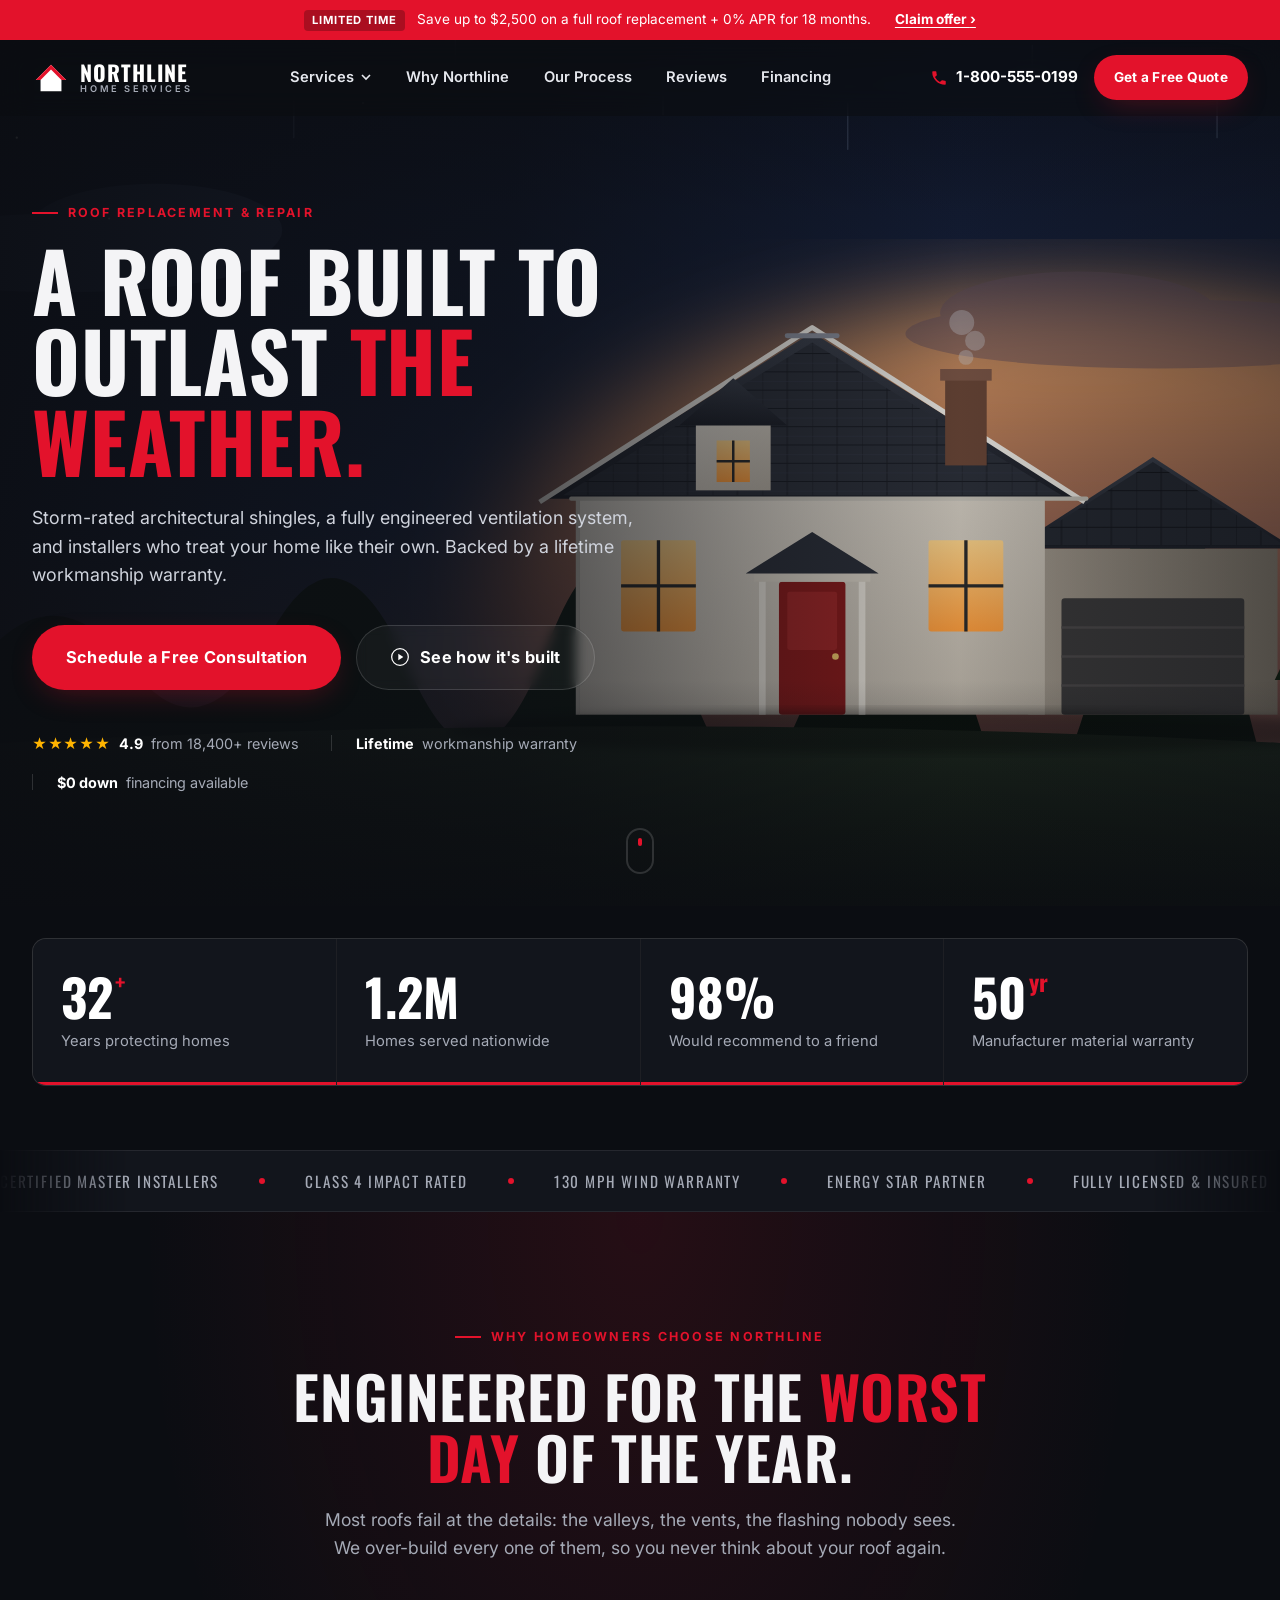
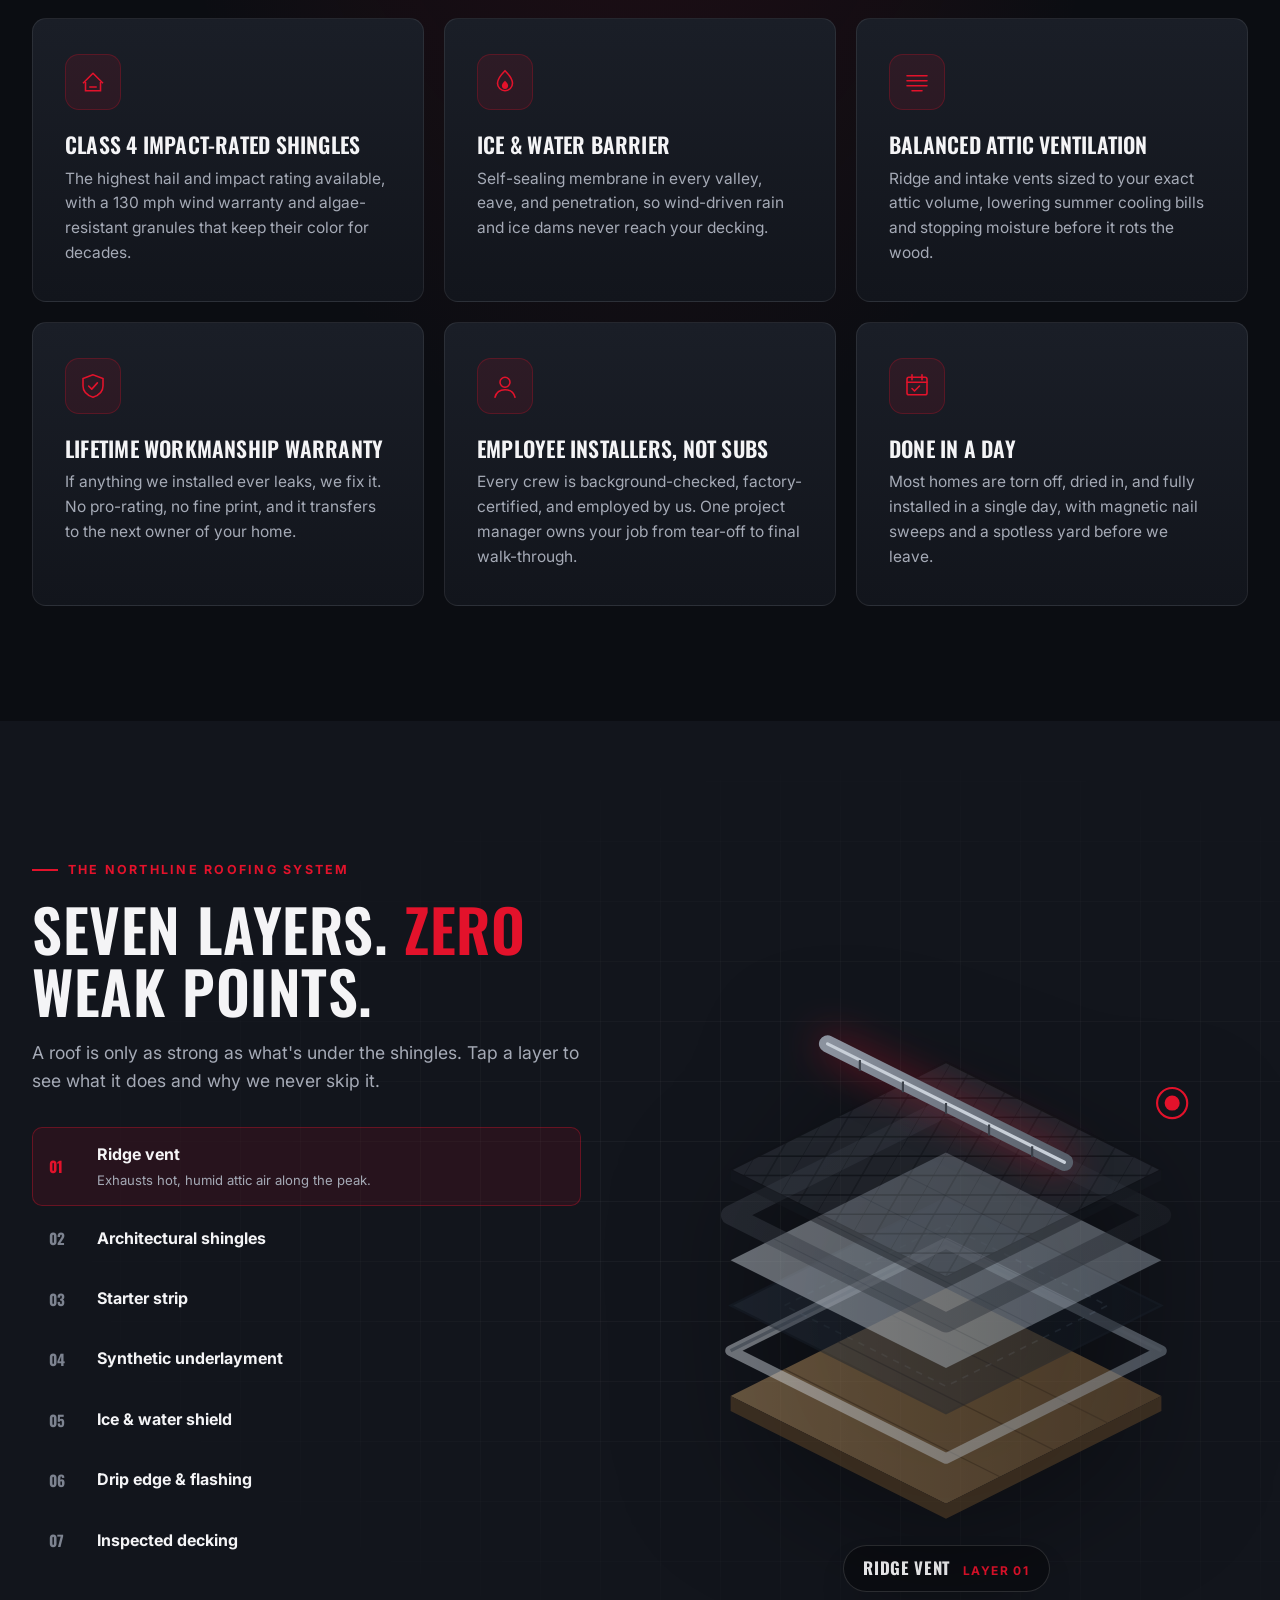
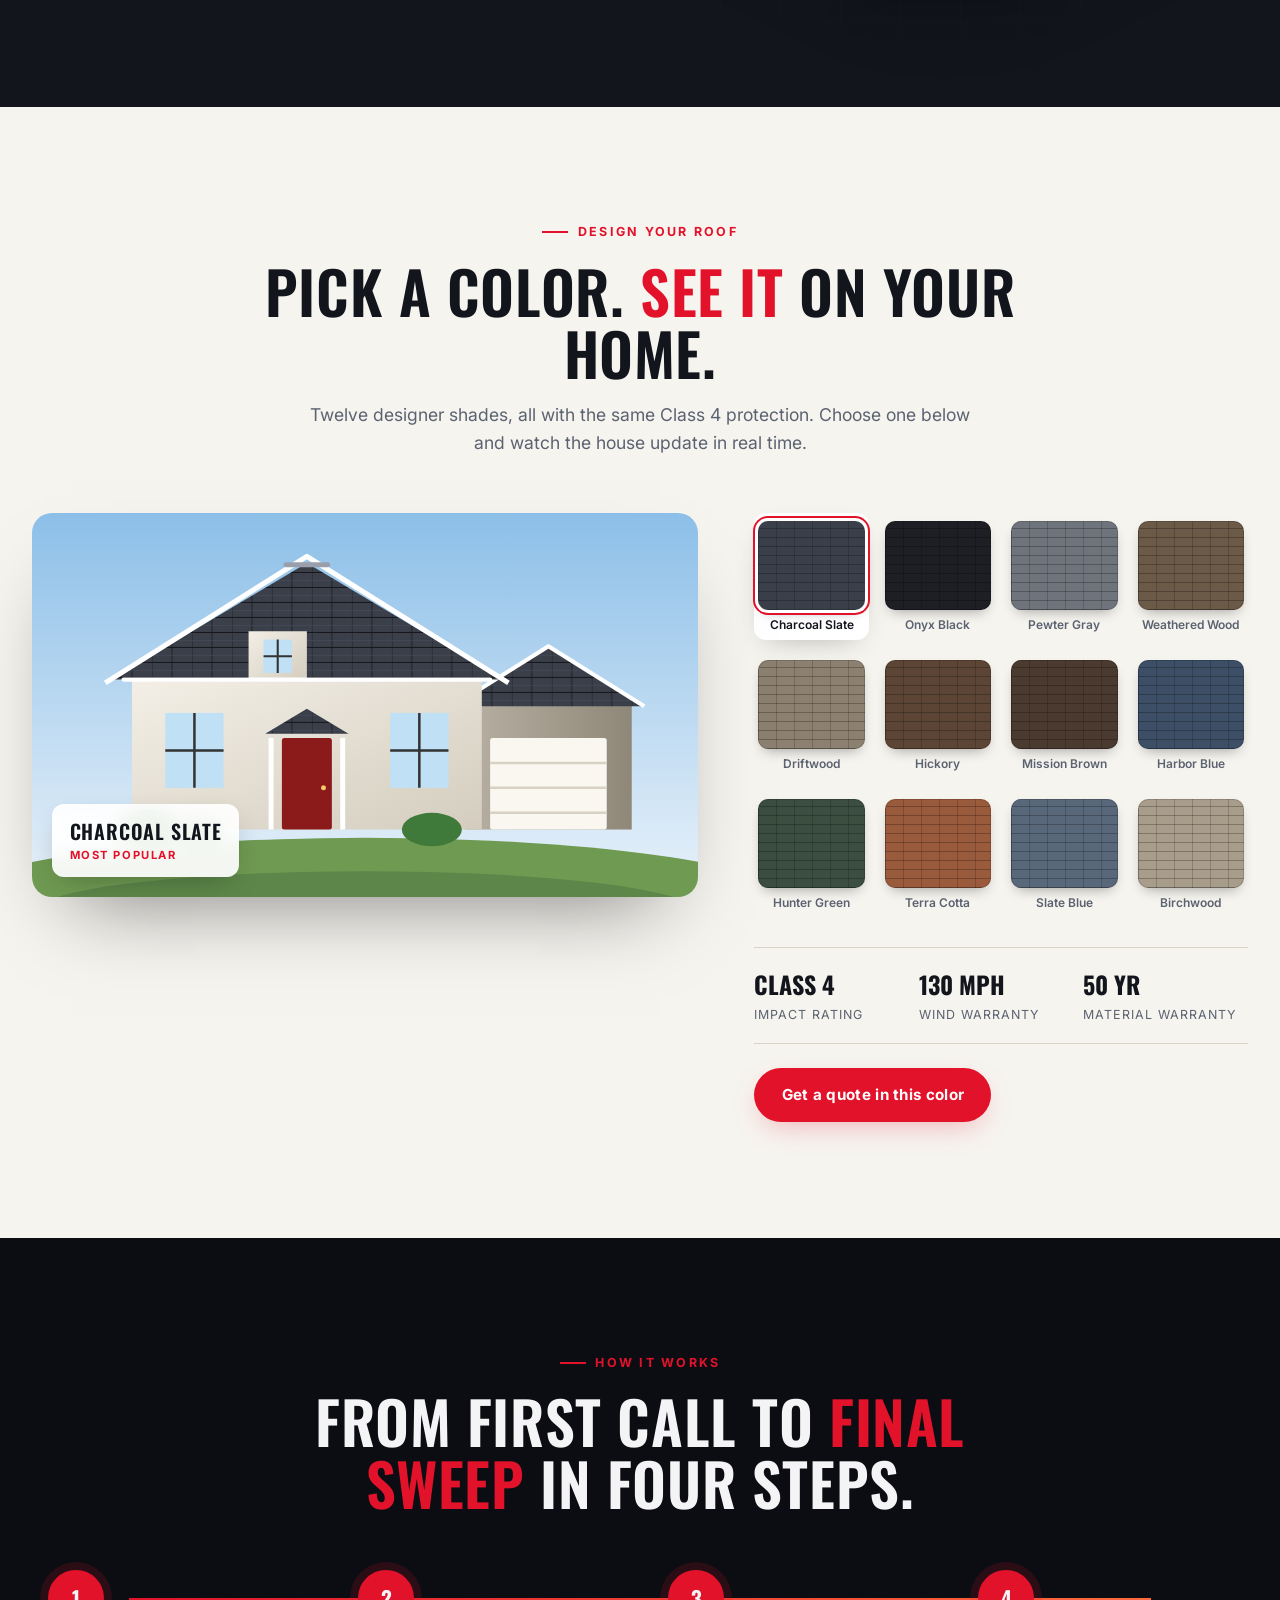
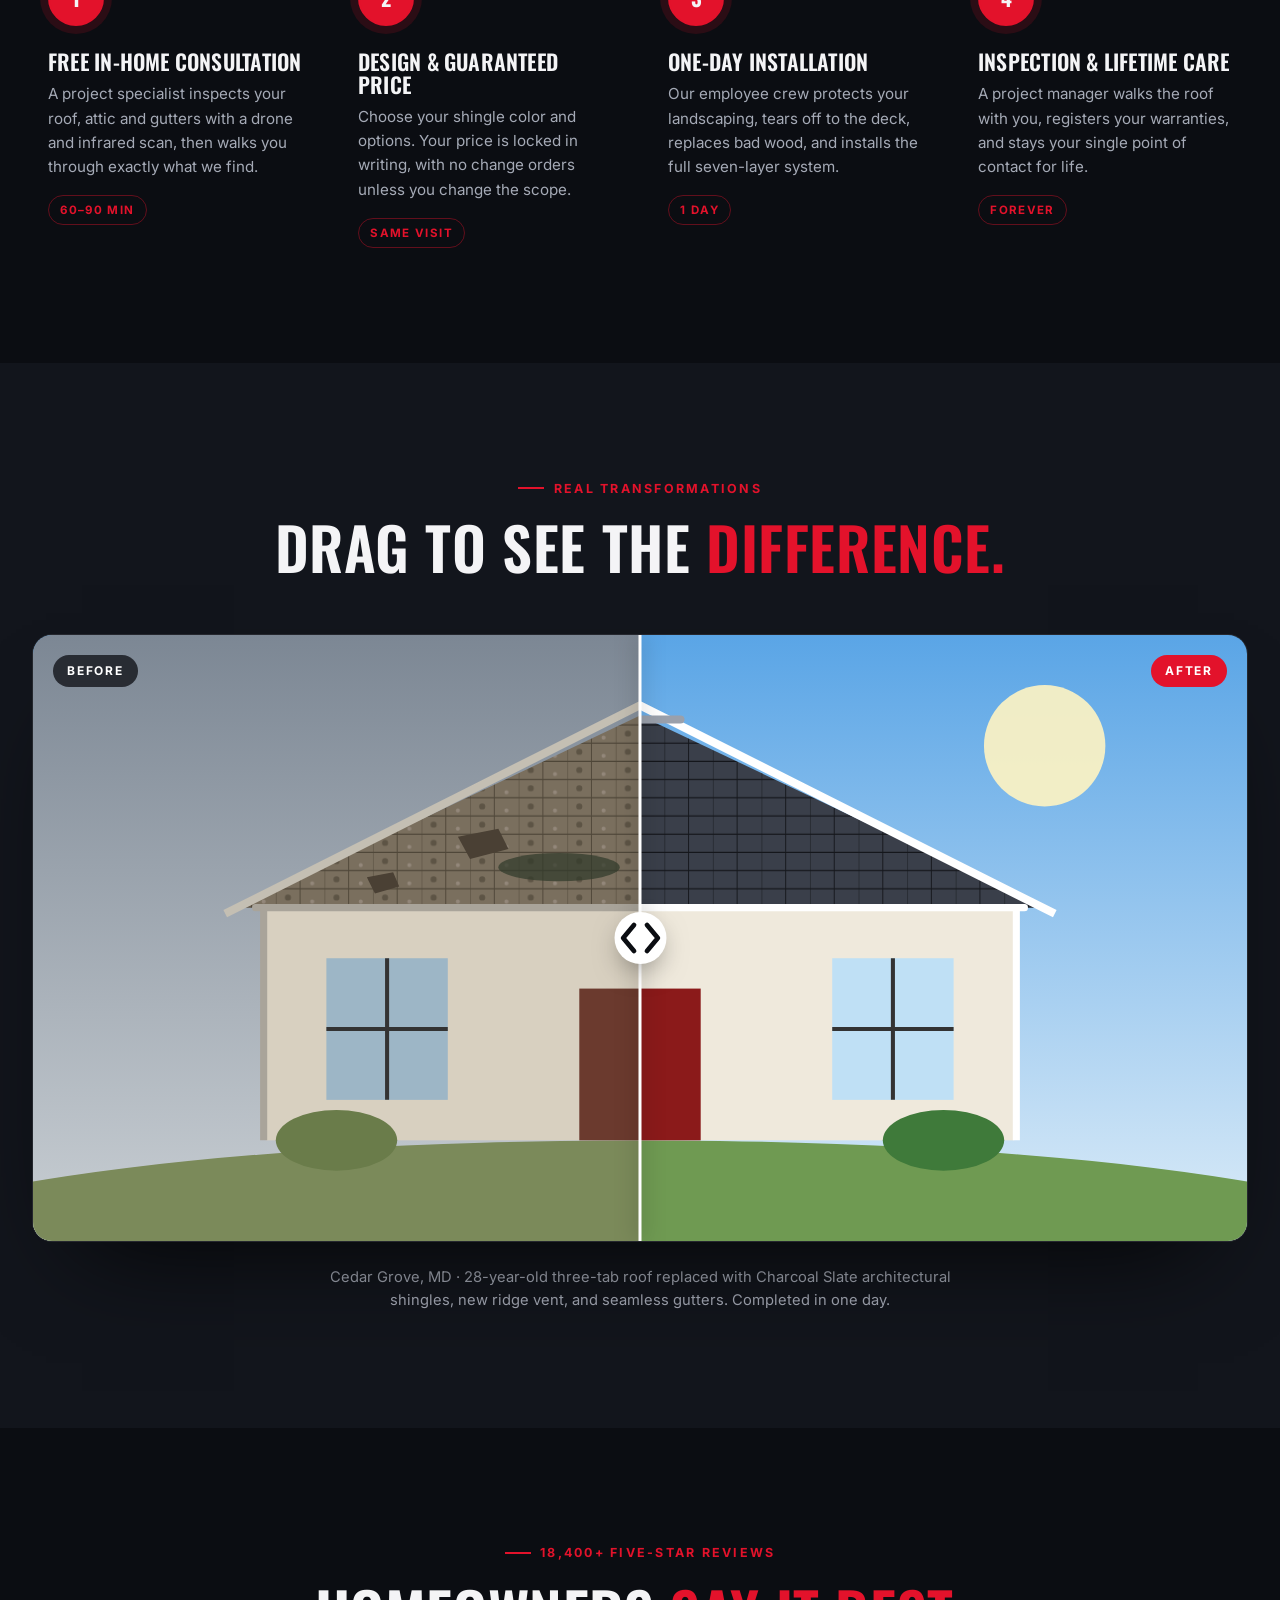
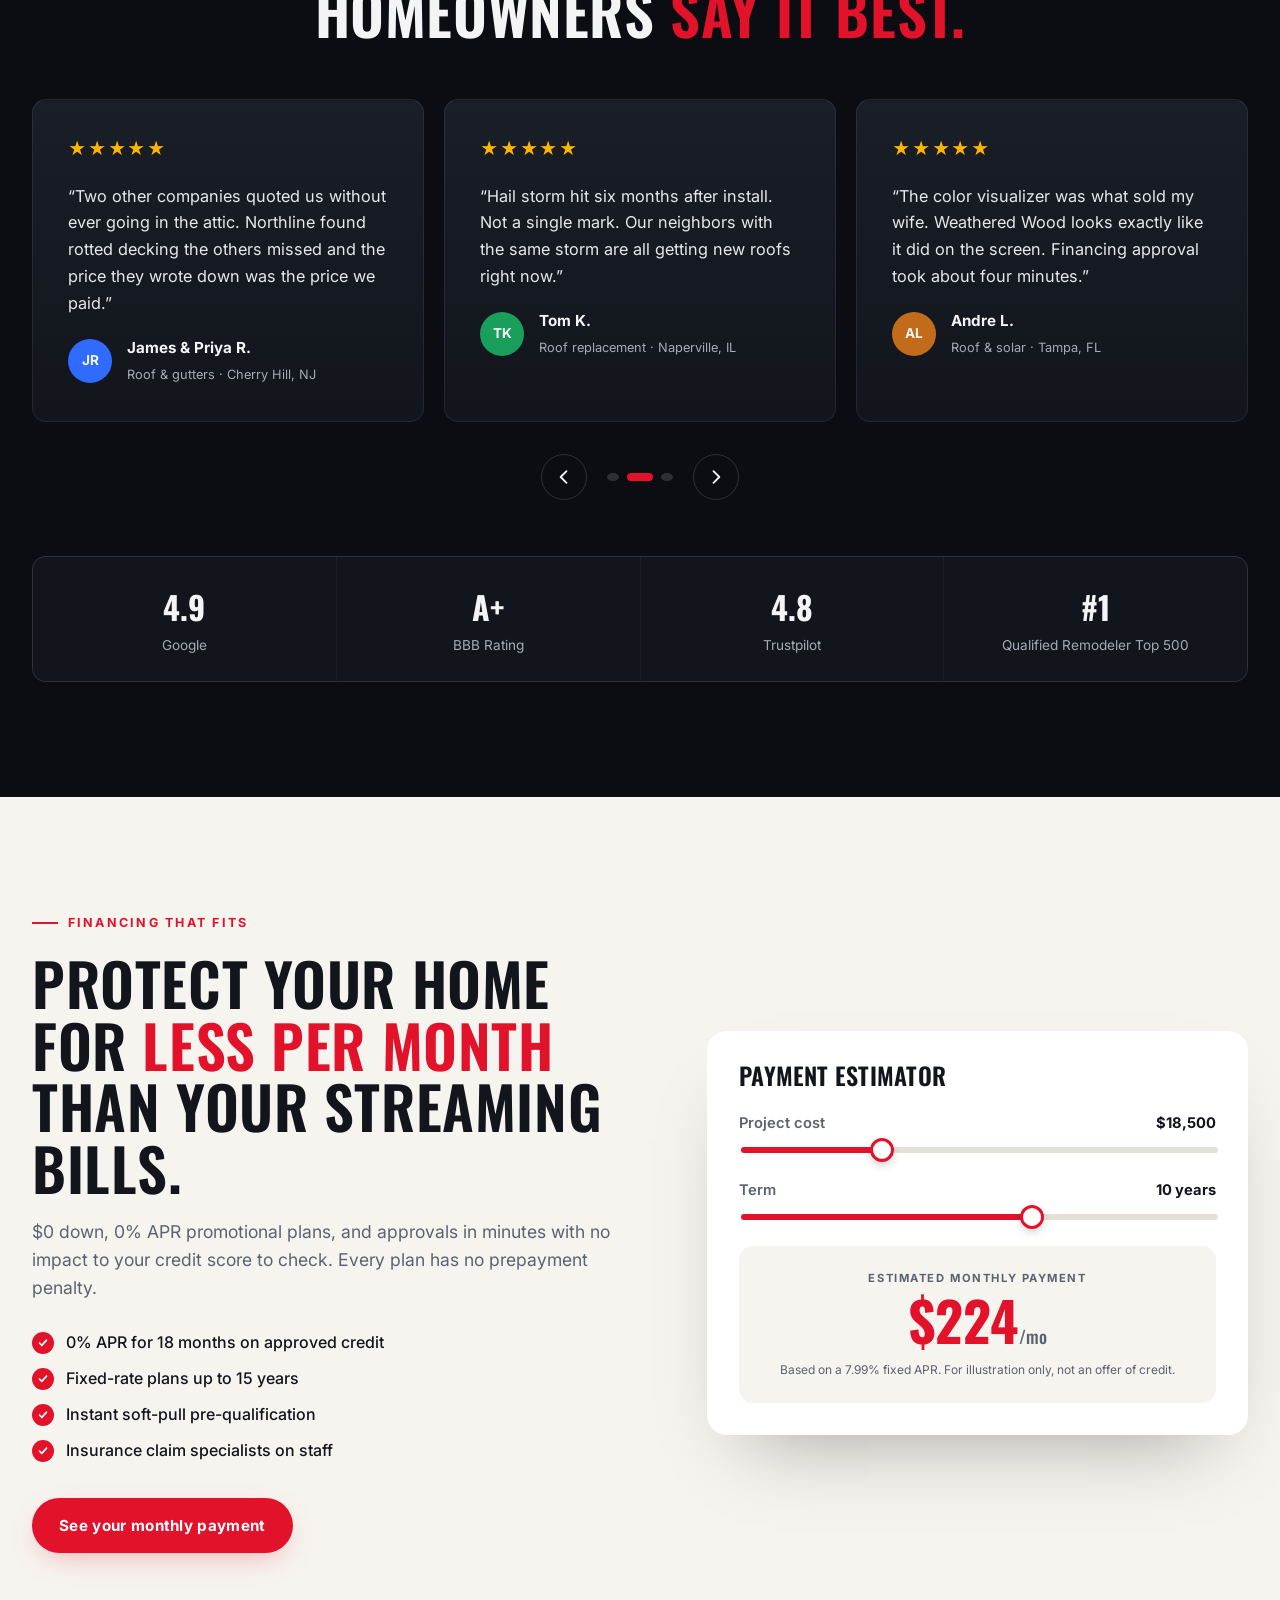
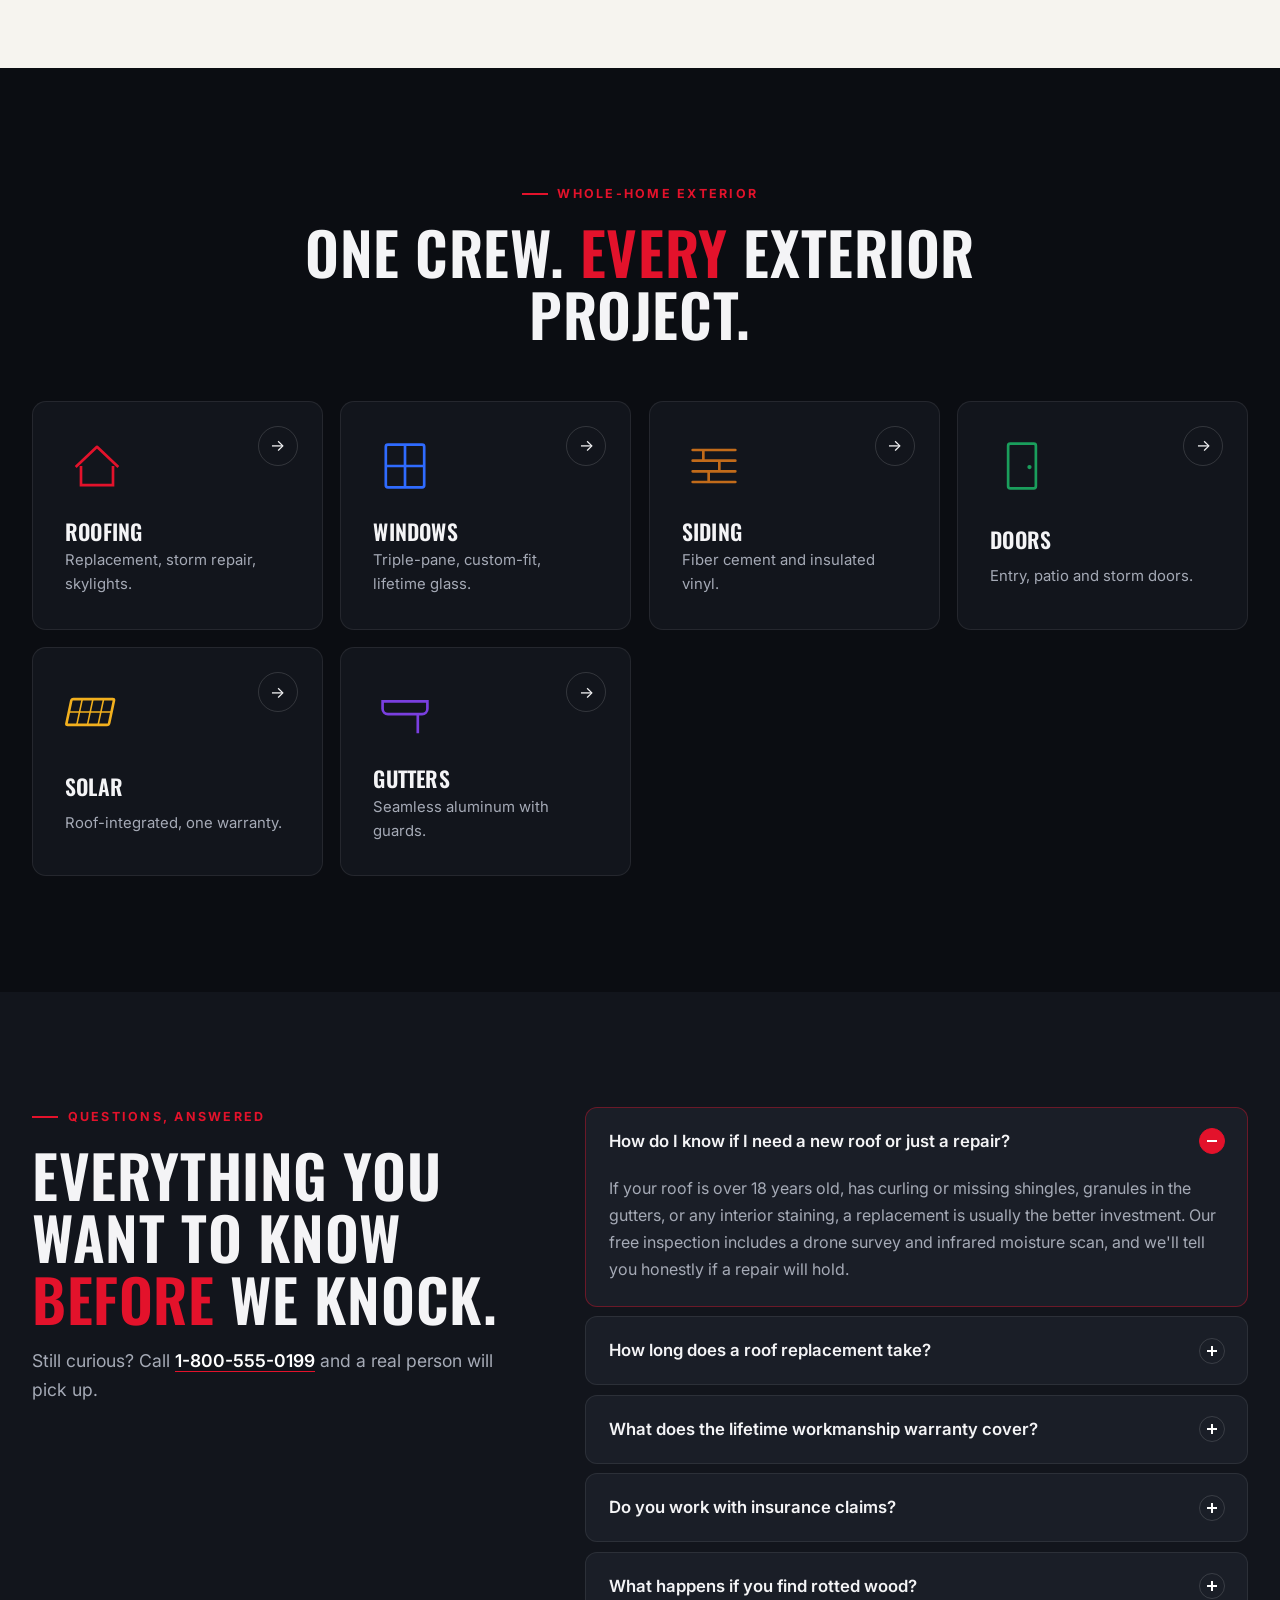
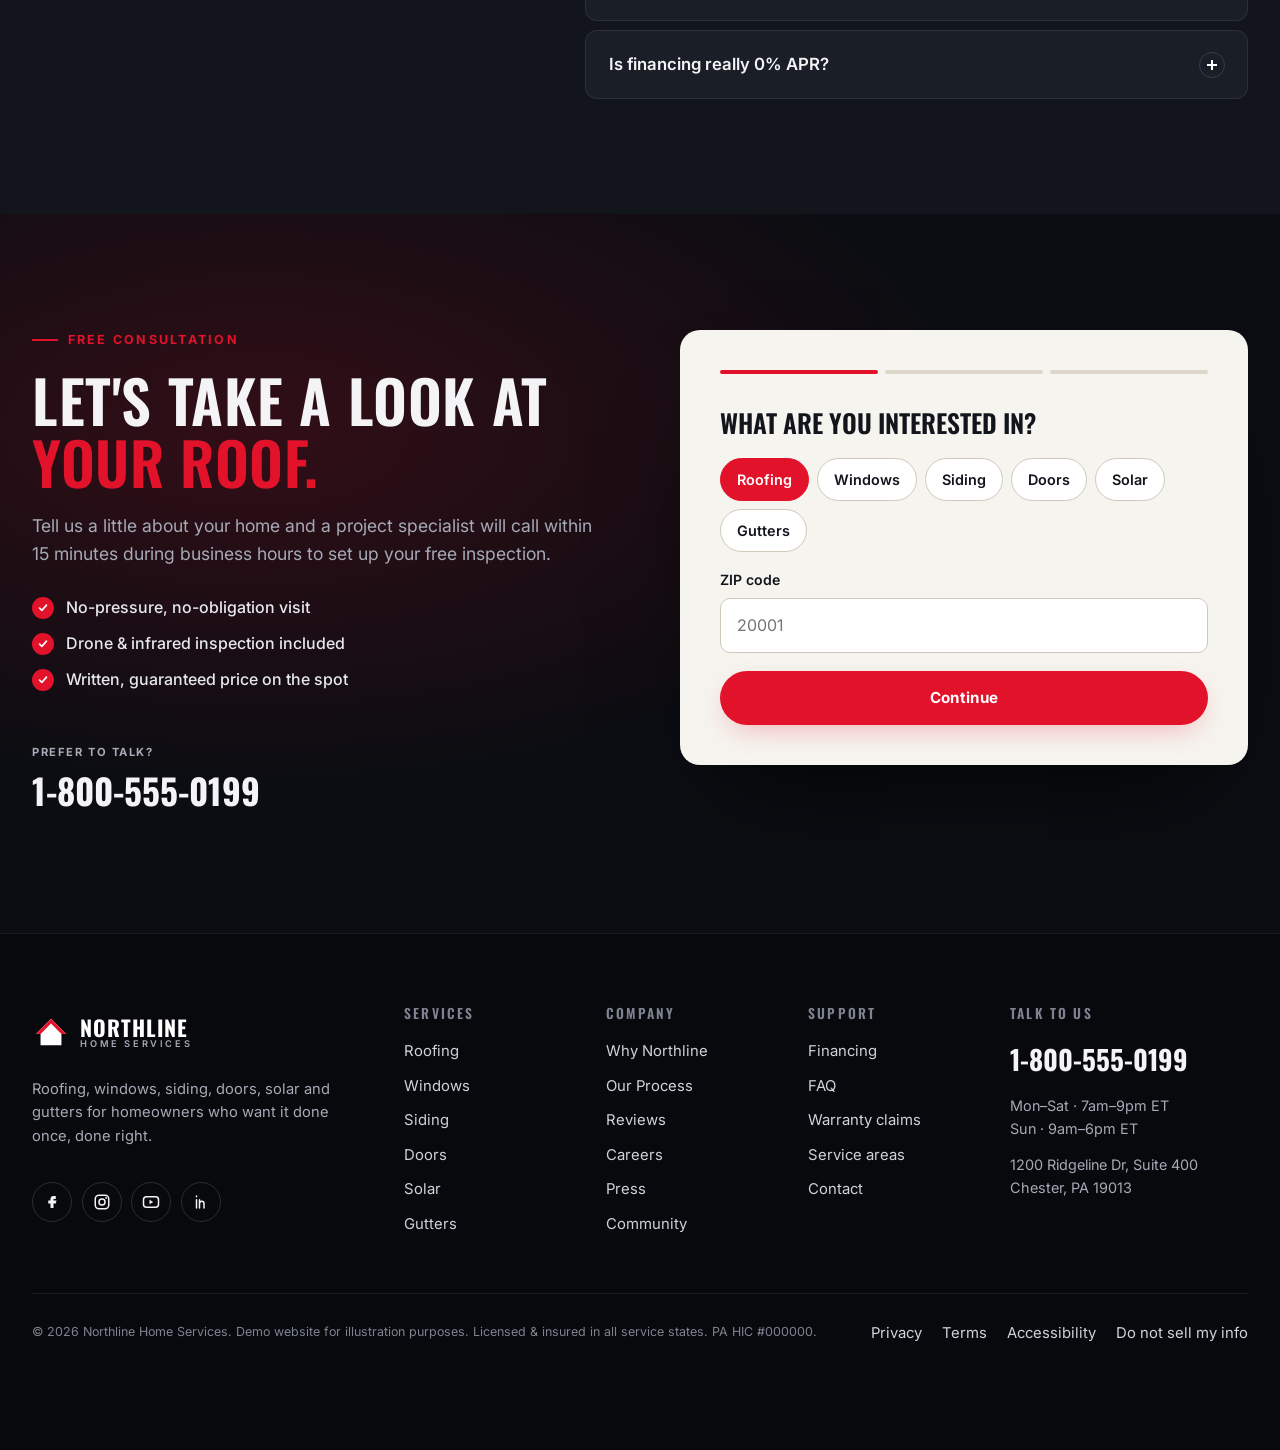
==== index.html @ d8e94215 "Add Northline Home Services roofing demo site Single-page home-services demo modeled on premium nati" ====
<!DOCTYPE html>
<html lang="en">
<head>
  <meta charset="UTF-8">
  <meta name="viewport" content="width=device-width, initial-scale=1.0">
  <title>Northline Home Services | Roofing Built to Outlast the Weather</title>
  <meta name="description" content="Premium roof replacement with a lifetime workmanship warranty. Free in-home consultation, certified installers, and flexible financing.">
  <link rel="preconnect" href="https://fonts.googleapis.com">
  <link rel="preconnect" href="https://fonts.gstatic.com" crossorigin>
  <link href="https://fonts.googleapis.com/css2?family=Oswald:wght@400;500;600;700&family=Inter:wght@400;500;600;700&display=swap" rel="stylesheet">
  <link rel="stylesheet" href="css/styles.css">
  <link rel="icon" href="data:image/svg+xml,%3Csvg xmlns='http://www.w3.org/2000/svg' viewBox='0 0 32 32'%3E%3Cpath d='M4 18 16 6l12 12h-4v10H8V18Z' fill='%23e3122b'/%3E%3C/svg%3E">
</head>
<body>

<!-- ===================== SCROLL PROGRESS ===================== -->
<div class="scroll-progress" aria-hidden="true"><span></span></div>

<!-- ===================== ANNOUNCEMENT BAR ===================== -->
<div class="announce">
  <div class="container announce__inner">
    <p><span class="announce__tag">Limited time</span> Save up to $2,500 on a full roof replacement + 0% APR for 18 months.</p>
    <a href="#quote" class="announce__link">Claim offer <span aria-hidden="true">›</span></a>
  </div>
</div>

<!-- ===================== HEADER ===================== -->
<header class="header" id="header">
  <div class="container header__inner">
    <a href="#top" class="logo" aria-label="Northline Home Services home">
      <svg class="logo__mark" viewBox="0 0 40 40" aria-hidden="true">
        <path d="M4 22 20 6l16 16h-5v12H9V22Z" fill="currentColor"/>
        <path d="M20 6 4 22h5l11-11 11 11h5L20 6Z" fill="#e3122b"/>
      </svg>
      <span class="logo__text">Northline<span>Home Services</span></span>
    </a>

    <nav class="nav" id="nav" aria-label="Primary">
      <ul class="nav__list">
        <li class="nav__item nav__item--has-menu">
          <button class="nav__link" aria-expanded="false" aria-controls="services-menu">Services <svg width="12" height="12" viewBox="0 0 12 12" aria-hidden="true"><path d="M2 4l4 4 4-4" fill="none" stroke="currentColor" stroke-width="1.6"/></svg></button>
          <div class="megamenu" id="services-menu">
            <a href="#top" class="megamenu__item is-active">
              <span class="megamenu__icon">🏠</span>
              <span><strong>Roofing</strong><small>Full replacement &amp; storm repair</small></span>
            </a>
            <a href="#services" class="megamenu__item">
              <span class="megamenu__icon">🪟</span>
              <span><strong>Windows</strong><small>Energy-efficient replacement</small></span>
            </a>
            <a href="#services" class="megamenu__item">
              <span class="megamenu__icon">🧱</span>
              <span><strong>Siding</strong><small>Fiber cement &amp; vinyl</small></span>
            </a>
            <a href="#services" class="megamenu__item">
              <span class="megamenu__icon">🚪</span>
              <span><strong>Doors</strong><small>Entry, patio &amp; storm</small></span>
            </a>
            <a href="#services" class="megamenu__item">
              <span class="megamenu__icon">☀️</span>
              <span><strong>Solar</strong><small>Roof-integrated systems</small></span>
            </a>
            <a href="#services" class="megamenu__item">
              <span class="megamenu__icon">🌧️</span>
              <span><strong>Gutters</strong><small>Seamless &amp; guards</small></span>
            </a>
          </div>
        </li>
        <li class="nav__item"><a class="nav__link" href="#why">Why Northline</a></li>
        <li class="nav__item"><a class="nav__link" href="#process">Our Process</a></li>
        <li class="nav__item"><a class="nav__link" href="#reviews">Reviews</a></li>
        <li class="nav__item"><a class="nav__link" href="#financing">Financing</a></li>
      </ul>
    </nav>

    <div class="header__actions">
      <a href="tel:18005550199" class="header__phone">
        <svg width="18" height="18" viewBox="0 0 24 24" aria-hidden="true"><path d="M6.6 10.8a15 15 0 0 0 6.6 6.6l2.2-2.2a1 1 0 0 1 1-.25 11.4 11.4 0 0 0 3.6.6 1 1 0 0 1 1 1V20a1 1 0 0 1-1 1A17 17 0 0 1 3 4a1 1 0 0 1 1-1h3.5a1 1 0 0 1 1 1 11.4 11.4 0 0 0 .6 3.6 1 1 0 0 1-.25 1Z" fill="currentColor"/></svg>
        <span>1-800-555-0199</span>
      </a>
      <a href="#quote" class="btn btn--primary btn--sm">Get a Free Quote</a>
      <button class="burger" id="burger" aria-label="Open menu" aria-expanded="false" aria-controls="nav">
        <span></span><span></span><span></span>
      </button>
    </div>
  </div>
</header>

<main id="top">

<!-- ===================== HERO ===================== -->
<section class="hero" id="hero">
  <div class="hero__media" data-parallax="0.25">
    <svg class="hero__scene" viewBox="0 0 1600 900" preserveAspectRatio="xMidYMid slice" aria-hidden="true">
      <defs>
        <linearGradient id="sky" x1="0" y1="0" x2="0" y2="1">
          <stop offset="0" stop-color="#0b1020"/>
          <stop offset=".55" stop-color="#1c2a4a"/>
          <stop offset="1" stop-color="#6b4a3a"/>
        </linearGradient>
        <linearGradient id="sun" x1="0" y1="0" x2="0" y2="1">
          <stop offset="0" stop-color="#ffb36b" stop-opacity=".9"/>
          <stop offset="1" stop-color="#ff6a3d" stop-opacity="0"/>
        </linearGradient>
        <linearGradient id="roofG" x1="0" y1="0" x2="0" y2="1">
          <stop offset="0" stop-color="#3a3f4a"/>
          <stop offset="1" stop-color="#1c1f27"/>
        </linearGradient>
        <linearGradient id="wallG" x1="0" y1="0" x2="1" y2="1">
          <stop offset="0" stop-color="#e9e3d8"/>
          <stop offset="1" stop-color="#b9b1a4"/>
        </linearGradient>
        <linearGradient id="wallShade" x1="0" y1="0" x2="1" y2="0">
          <stop offset="0" stop-color="#a39a8d"/>
          <stop offset="1" stop-color="#7d7568"/>
        </linearGradient>
        <linearGradient id="ground" x1="0" y1="0" x2="0" y2="1">
          <stop offset="0" stop-color="#1f2b1f"/>
          <stop offset="1" stop-color="#0c120c"/>
        </linearGradient>
        <linearGradient id="windowG" x1="0" y1="0" x2="0" y2="1">
          <stop offset="0" stop-color="#ffd58a"/>
          <stop offset="1" stop-color="#ff9d3b"/>
        </linearGradient>
        <pattern id="shingles" width="60" height="22" patternUnits="userSpaceOnUse">
          <rect width="60" height="22" fill="#2b2f38"/>
          <path d="M0 21.5h60" stroke="#161920" stroke-width="1.5"/>
          <path d="M0 0v21M30 0v21" stroke="#161920" stroke-width="1"/>
          <path d="M0 11h60" stroke="#333846" stroke-width=".6"/>
        </pattern>
        <pattern id="shingles2" width="60" height="22" patternUnits="userSpaceOnUse" patternTransform="translate(30 11)">
          <rect width="60" height="22" fill="#242830"/>
          <path d="M0 21.5h60" stroke="#111318" stroke-width="1.5"/>
          <path d="M0 0v21M30 0v21" stroke="#111318" stroke-width="1"/>
        </pattern>
        <filter id="blur"><feGaussianBlur stdDeviation="40"/></filter>
        <filter id="softblur"><feGaussianBlur stdDeviation="6"/></filter>
      </defs>

      <!-- sky -->
      <rect width="1600" height="900" fill="url(#sky)"/>
      <ellipse cx="1180" cy="560" rx="520" ry="260" fill="url(#sun)" filter="url(#blur)"/>
      <!-- stars -->
      <g class="stars" fill="#fff">
        <circle cx="120" cy="90" r="1.5"/><circle cx="260" cy="160" r="1"/><circle cx="410" cy="70" r="1.2"/><circle cx="560" cy="130" r="1"/>
        <circle cx="720" cy="60" r="1.4"/><circle cx="900" cy="110" r="1"/><circle cx="1050" cy="50" r="1.2"/><circle cx="1300" cy="90" r="1"/><circle cx="1480" cy="150" r="1.3"/><circle cx="340" cy="230" r=".9"/><circle cx="1400" cy="230" r="1"/>
      </g>
      <!-- clouds -->
      <g class="cloud cloud--1" fill="#3b4a6b" opacity=".55"><ellipse cx="300" cy="260" rx="180" ry="34"/><ellipse cx="380" cy="240" rx="110" ry="40"/></g>
      <g class="cloud cloud--2" fill="#5c4a5a" opacity=".45"><ellipse cx="1250" cy="330" rx="220" ry="30"/><ellipse cx="1180" cy="312" rx="120" ry="36"/></g>

      <!-- distant treeline -->
      <path d="M0 620 Q60 560 120 610 T240 600 T360 620 T480 590 T600 620 T720 600 T840 625 T960 595 T1080 620 T1200 600 T1320 625 T1440 600 T1600 620 V900 H0Z" fill="#0f1a12"/>

      <!-- ground -->
      <path d="M0 700 Q800 640 1600 700 V900 H0Z" fill="url(#ground)"/>

      <!-- house -->
      <g class="house" transform="translate(690 300) scale(.72)">
        <!-- garage block -->
        <rect x="620" y="300" width="300" height="200" fill="url(#wallShade)"/>
        <path d="M600 300 770 190 940 300Z" fill="url(#roofG)"/>
        <path d="M612 296 770 196 928 296Z" fill="url(#shingles2)"/>
        <rect x="660" y="360" width="220" height="140" rx="4" fill="#3b3a3a"/>
        <g stroke="#4c4a4a" stroke-width="3"><path d="M660 395h220M660 430h220M660 465h220"/></g>
        <!-- main block -->
        <rect x="80" y="240" width="560" height="260" fill="url(#wallG)"/>
        <!-- main roof -->
        <path d="M40 240 360 40 680 240Z" fill="url(#roofG)"/>
        <path d="M60 236 360 52 660 236Z" fill="url(#shingles)"/>
        <path d="M40 240 360 40 680 240" fill="none" stroke="#e3122b" stroke-width="0" class="roof-outline"/>
        <path d="M32 244 360 34 688 244" fill="none" stroke="#f4f1ea" stroke-width="6" stroke-linejoin="round"/>
        <!-- ridge vent -->
        <path d="M330 44h60" stroke="#8a8f9c" stroke-width="6" stroke-linecap="round"/>
        <!-- chimney -->
        <rect x="520" y="90" width="50" height="110" fill="#6a4636"/>
        <rect x="514" y="84" width="62" height="14" fill="#7c5646"/>
        <g class="smoke" fill="#cfd4dc" opacity=".35"><circle cx="545" cy="70" r="9"/><circle cx="556" cy="50" r="12"/><circle cx="540" cy="28" r="15"/></g>
        <!-- dormer -->
        <g transform="translate(200 90)">
          <rect x="20" y="60" width="90" height="80" fill="url(#wallG)"/>
          <path d="M0 62 65 5l65 57Z" fill="url(#roofG)"/>
          <rect x="45" y="80" width="40" height="50" fill="url(#windowG)"/>
          <path d="M65 80v50M45 105h40" stroke="#2a2a2a" stroke-width="3"/>
        </g>
        <!-- windows -->
        <g class="windows">
          <rect x="130" y="290" width="90" height="110" rx="3" fill="url(#windowG)"/>
          <path d="M175 290v110M130 345h90" stroke="#2a2a2a" stroke-width="4"/>
          <rect x="500" y="290" width="90" height="110" rx="3" fill="url(#windowG)"/>
          <path d="M545 290v110M500 345h90" stroke="#2a2a2a" stroke-width="4"/>
        </g>
        <!-- door -->
        <rect x="320" y="340" width="80" height="160" rx="4" fill="#8b1a1a"/>
        <rect x="330" y="352" width="60" height="70" rx="3" fill="#a12626"/>
        <circle cx="388" cy="430" r="4" fill="#f2c96b"/>
        <!-- porch -->
        <rect x="290" y="330" width="140" height="10" fill="#dcd5c8"/>
        <rect x="296" y="340" width="8" height="160" fill="#eee9df"/>
        <rect x="416" y="340" width="8" height="160" fill="#eee9df"/>
        <!-- porch roof -->
        <path d="M280 330 360 280 440 330Z" fill="#2b2f38"/>
        <!-- gutter -->
        <path d="M70 240h620" stroke="#c6c2b8" stroke-width="5" stroke-linecap="round"/>
        <path d="M78 240v260" stroke="#c6c2b8" stroke-width="5"/>
        <!-- lawn shadow -->
        <ellipse cx="480" cy="520" rx="560" ry="26" fill="#000" opacity=".35" filter="url(#softblur)"/>
      </g>

      <!-- foreground trees -->
      <g class="tree" transform="translate(120 420)">
        <rect x="42" y="200" width="16" height="90" fill="#231a14"/>
        <path d="M50 20 0 120h100Z M50 70 -10 200h120Z" fill="#132416"/>
      </g>
      <g class="tree" transform="translate(1380 400)">
        <rect x="42" y="220" width="18" height="100" fill="#231a14"/>
        <path d="M50 0 -10 130h120Z M50 60 -30 230h160Z" fill="#10200f"/>
      </g>

      <!-- rain -->
      <g class="rain" stroke="#9fb4d6" stroke-width="1.2" stroke-linecap="round" opacity=".28">
        <path d="M100 0v40M160 60v40M220 10v40M300 90v40M420 30v40M500 120v40M560 20v40M640 70v40M760 0v40M820 100v40M900 30v40M980 130v40M1060 10v40M1140 80v40M1240 0v40M1300 120v40M1380 40v40M1460 90v40M1540 10v40"/>
      </g>
    </svg>
    <div class="hero__vignette"></div>
  </div>

  <div class="container hero__content">
    <p class="eyebrow reveal" data-reveal>Roof Replacement &amp; Repair</p>
    <h1 class="hero__title reveal" data-reveal data-delay="100">
      <span class="line"><span>A roof built to</span></span>
      <span class="line"><span>outlast <em>the weather.</em></span></span>
    </h1>
    <p class="hero__sub reveal" data-reveal data-delay="200">
      Storm-rated architectural shingles, a fully engineered ventilation system, and installers who treat your home like their own. Backed by a lifetime workmanship warranty.
    </p>
    <div class="hero__cta reveal" data-reveal data-delay="300">
      <a href="#quote" class="btn btn--primary btn--lg">Schedule a Free Consultation</a>
      <a href="#system" class="btn btn--ghost btn--lg">
        <svg width="20" height="20" viewBox="0 0 24 24" aria-hidden="true"><circle cx="12" cy="12" r="10" fill="none" stroke="currentColor" stroke-width="1.5"/><path d="M10 8l6 4-6 4Z" fill="currentColor"/></svg>
        See how it's built
      </a>
    </div>
    <ul class="hero__trust reveal" data-reveal data-delay="400">
      <li><span class="stars" aria-label="4.9 out of 5 stars">★★★★★</span> <strong>4.9</strong> from 18,400+ reviews</li>
      <li><strong>Lifetime</strong> workmanship warranty</li>
      <li><strong>$0 down</strong> financing available</li>
    </ul>
  </div>

  <a href="#stats" class="hero__scroll" aria-label="Scroll to content"><span></span></a>
</section>

<!-- ===================== STATS ===================== -->
<section class="stats" id="stats">
  <div class="container">
    <div class="stats__grid">
      <div class="stat reveal" data-reveal>
        <div class="stat__num"><span data-counter="32">0</span><sup>+</sup></div>
        <p class="stat__label">Years protecting homes</p>
      </div>
      <div class="stat reveal" data-reveal data-delay="80">
        <div class="stat__num"><span data-counter="1.2" data-decimals="1">0</span>M</div>
        <p class="stat__label">Homes served nationwide</p>
      </div>
      <div class="stat reveal" data-reveal data-delay="160">
        <div class="stat__num"><span data-counter="98">0</span>%</div>
        <p class="stat__label">Would recommend to a friend</p>
      </div>
      <div class="stat reveal" data-reveal data-delay="240">
        <div class="stat__num"><span data-counter="50">0</span><sup>yr</sup></div>
        <p class="stat__label">Manufacturer material warranty</p>
      </div>
    </div>
  </div>
</section>

<!-- ===================== MARQUEE ===================== -->
<div class="marquee" aria-hidden="true">
  <div class="marquee__track">
    <span>Certified Master Installers</span><span class="dot"></span>
    <span>Class 4 Impact Rated</span><span class="dot"></span>
    <span>130 MPH Wind Warranty</span><span class="dot"></span>
    <span>Energy Star Partner</span><span class="dot"></span>
    <span>Fully Licensed &amp; Insured</span><span class="dot"></span>
    <span>A+ Better Business Rating</span><span class="dot"></span>
    <span>Certified Master Installers</span><span class="dot"></span>
    <span>Class 4 Impact Rated</span><span class="dot"></span>
    <span>130 MPH Wind Warranty</span><span class="dot"></span>
    <span>Energy Star Partner</span><span class="dot"></span>
    <span>Fully Licensed &amp; Insured</span><span class="dot"></span>
    <span>A+ Better Business Rating</span><span class="dot"></span>
  </div>
</div>

<!-- ===================== WHY / FEATURES ===================== -->
<section class="section why" id="why">
  <div class="container">
    <div class="section__head reveal" data-reveal>
      <p class="eyebrow">Why homeowners choose Northline</p>
      <h2>Engineered for the <em>worst day</em> of the year.</h2>
      <p class="lede">Most roofs fail at the details: the valleys, the vents, the flashing nobody sees. We over-build every one of them, so you never think about your roof again.</p>
    </div>

    <div class="features">
      <article class="feature reveal" data-reveal>
        <div class="feature__icon">
          <svg viewBox="0 0 48 48" aria-hidden="true"><path d="M8 26 24 10l16 16" fill="none" stroke="currentColor" stroke-width="2.5" stroke-linejoin="round"/><path d="M12 24v14h24V24" fill="none" stroke="currentColor" stroke-width="2.5"/><path d="M18 32h12" stroke="currentColor" stroke-width="2.5"/></svg>
        </div>
        <h3>Class 4 impact-rated shingles</h3>
        <p>The highest hail and impact rating available, with a 130 mph wind warranty and algae-resistant granules that keep their color for decades.</p>
      </article>
      <article class="feature reveal" data-reveal data-delay="80">
        <div class="feature__icon">
          <svg viewBox="0 0 48 48" aria-hidden="true"><path d="M24 6c8 8 12 14 12 20a12 12 0 0 1-24 0c0-6 4-12 12-20Z" fill="none" stroke="currentColor" stroke-width="2.5"/><path d="M24 22c3 3 5 5 5 8a5 5 0 0 1-10 0c0-3 2-5 5-8Z" fill="currentColor"/></svg>
        </div>
        <h3>Ice &amp; water barrier</h3>
        <p>Self-sealing membrane in every valley, eave, and penetration, so wind-driven rain and ice dams never reach your decking.</p>
      </article>
      <article class="feature reveal" data-reveal data-delay="160">
        <div class="feature__icon">
          <svg viewBox="0 0 48 48" aria-hidden="true"><path d="M8 30h32M8 22h32M8 14h32" stroke="currentColor" stroke-width="2.5" stroke-linecap="round"/><path d="M16 38h16" stroke="currentColor" stroke-width="2.5" stroke-linecap="round"/></svg>
        </div>
        <h3>Balanced attic ventilation</h3>
        <p>Ridge and intake vents sized to your exact attic volume, lowering summer cooling bills and stopping moisture before it rots the wood.</p>
      </article>
      <article class="feature reveal" data-reveal data-delay="240">
        <div class="feature__icon">
          <svg viewBox="0 0 48 48" aria-hidden="true"><path d="M24 6 8 12v12c0 9 7 15 16 18 9-3 16-9 16-18V12L24 6Z" fill="none" stroke="currentColor" stroke-width="2.5"/><path d="M17 24l5 5 9-10" fill="none" stroke="currentColor" stroke-width="2.5" stroke-linecap="round" stroke-linejoin="round"/></svg>
        </div>
        <h3>Lifetime workmanship warranty</h3>
        <p>If anything we installed ever leaks, we fix it. No pro-rating, no fine print, and it transfers to the next owner of your home.</p>
      </article>
      <article class="feature reveal" data-reveal data-delay="320">
        <div class="feature__icon">
          <svg viewBox="0 0 48 48" aria-hidden="true"><circle cx="24" cy="18" r="8" fill="none" stroke="currentColor" stroke-width="2.5"/><path d="M8 42c2-8 8-12 16-12s14 4 16 12" fill="none" stroke="currentColor" stroke-width="2.5" stroke-linecap="round"/></svg>
        </div>
        <h3>Employee installers, not subs</h3>
        <p>Every crew is background-checked, factory-certified, and employed by us. One project manager owns your job from tear-off to final walk-through.</p>
      </article>
      <article class="feature reveal" data-reveal data-delay="400">
        <div class="feature__icon">
          <svg viewBox="0 0 48 48" aria-hidden="true"><rect x="8" y="10" width="32" height="28" rx="3" fill="none" stroke="currentColor" stroke-width="2.5"/><path d="M8 18h32M16 6v8M32 6v8" stroke="currentColor" stroke-width="2.5" stroke-linecap="round"/><path d="M16 28l4 4 8-8" fill="none" stroke="currentColor" stroke-width="2.5" stroke-linecap="round" stroke-linejoin="round"/></svg>
        </div>
        <h3>Done in a day</h3>
        <p>Most homes are torn off, dried in, and fully installed in a single day, with magnetic nail sweeps and a spotless yard before we leave.</p>
      </article>
    </div>
  </div>
</section>

<!-- ===================== ROOFING SYSTEM EXPLORER ===================== -->
<section class="section system" id="system">
  <div class="container system__grid">
    <div class="system__copy">
      <div class="section__head section__head--left reveal" data-reveal>
        <p class="eyebrow">The Northline Roofing System</p>
        <h2>Seven layers. <em>Zero</em> weak points.</h2>
        <p class="lede">A roof is only as strong as what's under the shingles. Tap a layer to see what it does and why we never skip it.</p>
      </div>
      <ol class="layers reveal" data-reveal data-delay="100" id="layer-list">
        <li class="layer is-active" data-layer="7"><span class="layer__num">01</span><span><strong>Ridge vent</strong><small>Exhausts hot, humid attic air along the peak.</small></span></li>
        <li class="layer" data-layer="6"><span class="layer__num">02</span><span><strong>Architectural shingles</strong><small>Class 4 impact, 130 mph wind, 50-year material warranty.</small></span></li>
        <li class="layer" data-layer="5"><span class="layer__num">03</span><span><strong>Starter strip</strong><small>Factory-sealed edge locks the first course against uplift.</small></span></li>
        <li class="layer" data-layer="4"><span class="layer__num">04</span><span><strong>Synthetic underlayment</strong><small>Tear-resistant, breathable secondary water barrier.</small></span></li>
        <li class="layer" data-layer="3"><span class="layer__num">05</span><span><strong>Ice &amp; water shield</strong><small>Self-adhering membrane at eaves, valleys and penetrations.</small></span></li>
        <li class="layer" data-layer="2"><span class="layer__num">06</span><span><strong>Drip edge &amp; flashing</strong><small>Heavy-gauge metal that steers water into the gutters.</small></span></li>
        <li class="layer" data-layer="1"><span class="layer__num">07</span><span><strong>Inspected decking</strong><small>Every sheet checked and replaced if soft, at no surprise cost.</small></span></li>
      </ol>
    </div>

    <div class="system__visual reveal" data-reveal data-delay="150">
      <svg class="exploded" viewBox="0 0 520 640" aria-hidden="true" id="exploded">
        <defs>
          <linearGradient id="lg-deck" x1="0" y1="0" x2="1" y2="0"><stop offset="0" stop-color="#c9a06a"/><stop offset="1" stop-color="#8f6a3e"/></linearGradient>
          <linearGradient id="lg-metal" x1="0" y1="0" x2="1" y2="0"><stop offset="0" stop-color="#dde3ea"/><stop offset="1" stop-color="#8e99a6"/></linearGradient>
          <linearGradient id="lg-ice" x1="0" y1="0" x2="1" y2="0"><stop offset="0" stop-color="#2a3442"/><stop offset="1" stop-color="#121821"/></linearGradient>
          <linearGradient id="lg-synth" x1="0" y1="0" x2="1" y2="0"><stop offset="0" stop-color="#cfd6de"/><stop offset="1" stop-color="#97a2ae"/></linearGradient>
          <linearGradient id="lg-starter" x1="0" y1="0" x2="1" y2="0"><stop offset="0" stop-color="#3a3f48"/><stop offset="1" stop-color="#22262d"/></linearGradient>
          <linearGradient id="lg-shingle" x1="0" y1="0" x2="1" y2="0"><stop offset="0" stop-color="#4a505b"/><stop offset="1" stop-color="#20242b"/></linearGradient>
          <linearGradient id="lg-ridge" x1="0" y1="0" x2="1" y2="0"><stop offset="0" stop-color="#8b929e"/><stop offset="1" stop-color="#585f6a"/></linearGradient>
          <pattern id="p-shingle" width="44" height="18" patternUnits="userSpaceOnUse" patternTransform="skewX(-30)">
            <rect width="44" height="18" fill="#353a44"/><path d="M0 17.5h44" stroke="#15181d" stroke-width="1.6"/><path d="M0 0v17M22 0v17" stroke="#15181d" stroke-width="1"/>
          </pattern>
        </defs>
        <!-- each layer is a parallelogram slab; y positions animate -->
        <g class="xl" data-xl="1"><path d="M60 480 260 380l200 100-200 100Z" fill="url(#lg-deck)"/><path d="M60 480v14l200 100v-14Zm400 0v14l-200 100v-14Z" fill="#6e4f2c"/><g stroke="#7a5a35" stroke-width="1.2" opacity=".8"><path d="M110 455l200 100M160 430l200 100M210 405l200 100"/></g></g>
        <g class="xl" data-xl="2"><path d="M60 480 260 380l200 100-200 100Z" fill="none" stroke="url(#lg-metal)" stroke-width="10" stroke-linejoin="round"/><path d="M60 480 260 380l200 100" fill="none" stroke="#9aa5b2" stroke-width="3"/></g>
        <g class="xl" data-xl="3"><path d="M60 480 260 380l200 100-200 100Z" fill="url(#lg-ice)"/><path d="M60 480 260 380l200 100-200 100Z" fill="none" stroke="#1a222d" stroke-width="2"/><path d="M110 480l150-75 150 75-150 75Z" fill="none" stroke="#33404f" stroke-width="1.5" stroke-dasharray="6 6"/></g>
        <g class="xl" data-xl="4"><path d="M60 480 260 380l200 100-200 100Z" fill="url(#lg-synth)"/><g stroke="#8993a0" stroke-width="1" opacity=".7"><path d="M100 460l200 100M140 440l200 100M180 420l200 100M220 400l200 100"/></g></g>
        <g class="xl" data-xl="5"><path d="M60 480 260 380l200 100-200 100Z" fill="none" stroke="url(#lg-starter)" stroke-width="18" stroke-linejoin="round"/></g>
        <g class="xl" data-xl="6"><path d="M60 480 260 380l200 100-200 100Z" fill="url(#p-shingle)"/><path d="M60 480 260 380l200 100-200 100Z" fill="none" stroke="#111318" stroke-width="2"/><path d="M60 480v10l200 100v-10Zm400 0v10l-200 100v-10Z" fill="#16191f"/></g>
        <g class="xl" data-xl="7"><path d="M150 425 370 535" fill="none" stroke="url(#lg-ridge)" stroke-width="16" stroke-linecap="round"/><path d="M150 425 370 535" fill="none" stroke="#c8cfd8" stroke-width="3" stroke-linecap="round"/><g stroke="#3a4049" stroke-width="2"><path d="M180 440v10M220 460v10M260 480v10M300 500v10M340 520v10"/></g></g>
        <!-- callout -->
        <g class="callout" id="callout"><circle cx="0" cy="0" r="7" fill="#e3122b"/><circle cx="0" cy="0" r="14" fill="none" stroke="#e3122b" stroke-width="2" class="pulse"/></g>
      </svg>
      <div class="system__label" id="system-label"><strong>Ridge vent</strong><span>Layer 01</span></div>
    </div>
  </div>
</section>

<!-- ===================== SHINGLE COLORS ===================== -->
<section class="section colors" id="colors">
  <div class="container">
    <div class="section__head reveal" data-reveal>
      <p class="eyebrow">Design your roof</p>
      <h2>Pick a color. <em>See it</em> on your home.</h2>
      <p class="lede">Twelve designer shades, all with the same Class 4 protection. Choose one below and watch the house update in real time.</p>
    </div>

    <div class="colors__grid">
      <div class="colors__preview reveal" data-reveal>
        <svg viewBox="0 0 800 460" class="house-preview" aria-hidden="true" id="house-preview">
          <defs>
            <linearGradient id="pv-sky" x1="0" y1="0" x2="0" y2="1"><stop offset="0" stop-color="#8cbfe8"/><stop offset="1" stop-color="#e9f2fa"/></linearGradient>
            <linearGradient id="pv-wall" x1="0" y1="0" x2="1" y2="1"><stop offset="0" stop-color="#f3efe6"/><stop offset="1" stop-color="#d4cdbf"/></linearGradient>
            <linearGradient id="pv-wall2" x1="0" y1="0" x2="1" y2="0"><stop offset="0" stop-color="#b8b0a2"/><stop offset="1" stop-color="#8f8778"/></linearGradient>
            <pattern id="pv-shingle" width="48" height="18" patternUnits="userSpaceOnUse">
              <rect width="48" height="18" class="sh-base" fill="#3a3f4a"/>
              <path d="M0 17.5h48" class="sh-line" stroke="#14161b" stroke-width="1.4"/>
              <path d="M0 0v17M24 0v17" class="sh-line" stroke="#14161b" stroke-width=".9"/>
              <path d="M0 9h48" class="sh-hi" stroke="#4a505c" stroke-width=".6"/>
            </pattern>
          </defs>
          <rect width="800" height="460" fill="url(#pv-sky)"/>
          <ellipse cx="400" cy="470" rx="520" ry="80" fill="#6f9a52"/>
          <ellipse cx="400" cy="480" rx="400" ry="50" fill="#5d874a"/>
          <!-- garage -->
          <rect x="520" y="230" width="200" height="150" fill="url(#pv-wall2)"/>
          <path d="M505 232 620 160l115 72Z" fill="url(#pv-shingle)"/>
          <path d="M505 232 620 160l115 72" fill="none" stroke="#fff" stroke-width="5" stroke-linejoin="round"/>
          <rect x="550" y="270" width="140" height="110" rx="3" fill="#faf7f0"/>
          <g stroke="#d8d2c4" stroke-width="3"><path d="M550 300h140M550 330h140M550 360h140"/></g>
          <!-- main -->
          <rect x="120" y="200" width="420" height="180" fill="url(#pv-wall)"/>
          <path d="M95 200 330 60l235 140Z" fill="url(#pv-shingle)" class="roof-main"/>
          <path d="M88 204 330 52l242 152" fill="none" stroke="#fff" stroke-width="6" stroke-linejoin="round"/>
          <path d="M305 62h50" stroke="#9aa0ab" stroke-width="6" stroke-linecap="round"/>
          <!-- dormer -->
          <rect x="260" y="140" width="70" height="60" fill="url(#pv-wall)"/>
          <path d="M245 142l50-40 50 40Z" fill="url(#pv-shingle)"/>
          <rect x="278" y="152" width="34" height="40" fill="#bfe0f5"/>
          <path d="M295 152v40M278 172h34" stroke="#333" stroke-width="2.5"/>
          <!-- windows -->
          <rect x="160" y="240" width="70" height="90" fill="#bfe0f5"/><path d="M195 240v90M160 285h70" stroke="#333" stroke-width="3"/>
          <rect x="430" y="240" width="70" height="90" fill="#bfe0f5"/><path d="M465 240v90M430 285h70" stroke="#333" stroke-width="3"/>
          <!-- door -->
          <rect x="300" y="270" width="60" height="110" rx="3" fill="#8b1a1a"/><circle cx="350" cy="330" r="3" fill="#f2c96b"/>
          <path d="M280 265 330 235l50 30Z" fill="url(#pv-shingle)"/>
          <rect x="284" y="270" width="6" height="110" fill="#fff"/><rect x="370" y="270" width="6" height="110" fill="#fff"/>
          <!-- gutter -->
          <path d="M110 200h440" stroke="#fff" stroke-width="5" stroke-linecap="round"/>
          <!-- shrubs -->
          <ellipse cx="140" cy="378" rx="40" ry="22" fill="#3f7a3a"/><ellipse cx="200" cy="382" rx="30" ry="16" fill="#4a8c45"/>
          <ellipse cx="480" cy="380" rx="36" ry="20" fill="#3f7a3a"/>
        </svg>
        <div class="colors__badge"><span id="color-name">Charcoal Slate</span><small>Most popular</small></div>
      </div>

      <div class="colors__picker reveal" data-reveal data-delay="100">
        <div class="swatches" id="swatches" role="listbox" aria-label="Shingle colors">
          <button class="swatch is-active" role="option" aria-selected="true" data-name="Charcoal Slate" data-base="#3a3f4a" data-line="#14161b" data-hi="#4a505c" style="--c:#3a3f4a"><span></span>Charcoal Slate</button>
          <button class="swatch" role="option" data-name="Onyx Black" data-base="#1d1f24" data-line="#0a0b0d" data-hi="#2b2e35" style="--c:#1d1f24"><span></span>Onyx Black</button>
          <button class="swatch" role="option" data-name="Pewter Gray" data-base="#6f747c" data-line="#3a3e45" data-hi="#868b93" style="--c:#6f747c"><span></span>Pewter Gray</button>
          <button class="swatch" role="option" data-name="Weathered Wood" data-base="#6b5a48" data-line="#3a3026" data-hi="#7f6d59" style="--c:#6b5a48"><span></span>Weathered Wood</button>
          <button class="swatch" role="option" data-name="Driftwood" data-base="#8c8070" data-line="#4e463c" data-hi="#a2968a" style="--c:#8c8070"><span></span>Driftwood</button>
          <button class="swatch" role="option" data-name="Hickory" data-base="#5c4535" data-line="#2f2219" data-hi="#6e5544" style="--c:#5c4535"><span></span>Hickory</button>
          <button class="swatch" role="option" data-name="Mission Brown" data-base="#4a3a2f" data-line="#241b15" data-hi="#5a4839" style="--c:#4a3a2f"><span></span>Mission Brown</button>
          <button class="swatch" role="option" data-name="Harbor Blue" data-base="#3c4f66" data-line="#1c2633" data-hi="#4d6079" style="--c:#3c4f66"><span></span>Harbor Blue</button>
          <button class="swatch" role="option" data-name="Hunter Green" data-base="#3b4e3f" data-line="#1c261e" data-hi="#4a5f4e" style="--c:#3b4e3f"><span></span>Hunter Green</button>
          <button class="swatch" role="option" data-name="Terra Cotta" data-base="#9a5a3c" data-line="#55301e" data-hi="#ad6c4d" style="--c:#9a5a3c"><span></span>Terra Cotta</button>
          <button class="swatch" role="option" data-name="Slate Blue" data-base="#59677a" data-line="#2c343f" data-hi="#6b7a8e" style="--c:#59677a"><span></span>Slate Blue</button>
          <button class="swatch" role="option" data-name="Birchwood" data-base="#a89d8a" data-line="#635b4d" data-hi="#bcb2a0" style="--c:#a89d8a"><span></span>Birchwood</button>
        </div>
        <div class="colors__specs">
          <div><strong>Class 4</strong><span>Impact rating</span></div>
          <div><strong>130 mph</strong><span>Wind warranty</span></div>
          <div><strong>50 yr</strong><span>Material warranty</span></div>
        </div>
        <a href="#quote" class="btn btn--primary">Get a quote in this color</a>
      </div>
    </div>
  </div>
</section>

<!-- ===================== PROCESS ===================== -->
<section class="section process" id="process">
  <div class="container">
    <div class="section__head reveal" data-reveal>
      <p class="eyebrow">How it works</p>
      <h2>From first call to <em>final sweep</em> in four steps.</h2>
    </div>
    <div class="steps" id="steps">
      <div class="steps__line" aria-hidden="true"><span></span></div>
      <article class="step reveal" data-reveal>
        <div class="step__num">1</div>
        <h3>Free in-home consultation</h3>
        <p>A project specialist inspects your roof, attic and gutters with a drone and infrared scan, then walks you through exactly what we find.</p>
        <span class="step__time">60–90 min</span>
      </article>
      <article class="step reveal" data-reveal data-delay="100">
        <div class="step__num">2</div>
        <h3>Design &amp; guaranteed price</h3>
        <p>Choose your shingle color and options. Your price is locked in writing, with no change orders unless you change the scope.</p>
        <span class="step__time">Same visit</span>
      </article>
      <article class="step reveal" data-reveal data-delay="200">
        <div class="step__num">3</div>
        <h3>One-day installation</h3>
        <p>Our employee crew protects your landscaping, tears off to the deck, replaces bad wood, and installs the full seven-layer system.</p>
        <span class="step__time">1 day</span>
      </article>
      <article class="step reveal" data-reveal data-delay="300">
        <div class="step__num">4</div>
        <h3>Inspection &amp; lifetime care</h3>
        <p>A project manager walks the roof with you, registers your warranties, and stays your single point of contact for life.</p>
        <span class="step__time">Forever</span>
      </article>
    </div>
  </div>
</section>

<!-- ===================== BEFORE / AFTER ===================== -->
<section class="section ba" id="before-after">
  <div class="container">
    <div class="section__head reveal" data-reveal>
      <p class="eyebrow">Real transformations</p>
      <h2>Drag to see the <em>difference.</em></h2>
    </div>
    <div class="compare reveal" data-reveal id="compare" style="--pos:50%">
      <!-- AFTER (bottom layer) -->
      <div class="compare__after" aria-hidden="true">
        <svg viewBox="0 0 1200 600" preserveAspectRatio="xMidYMid slice">
          <defs>
            <linearGradient id="ba-sky2" x1="0" y1="0" x2="0" y2="1"><stop offset="0" stop-color="#5aa5e6"/><stop offset="1" stop-color="#dcecf8"/></linearGradient>
            <pattern id="ba-new" width="48" height="18" patternUnits="userSpaceOnUse"><rect width="48" height="18" fill="#3a3f4a"/><path d="M0 17.5h48" stroke="#14161b" stroke-width="1.4"/><path d="M0 0v17M24 0v17" stroke="#14161b" stroke-width=".9"/></pattern>
          </defs>
          <rect width="1200" height="600" fill="url(#ba-sky2)"/>
          <circle cx="1000" cy="110" r="60" fill="#fff4c2" opacity=".9"/>
          <ellipse cx="600" cy="620" rx="800" ry="120" fill="#6f9a52"/>
          <rect x="230" y="270" width="740" height="230" fill="#efe9dc"/>
          <path d="M200 270 600 80l400 190Z" fill="url(#ba-new)"/>
          <path d="M190 276 600 70l410 206" fill="none" stroke="#fff" stroke-width="8" stroke-linejoin="round"/>
          <path d="M560 84h80" stroke="#9aa0ab" stroke-width="8" stroke-linecap="round"/>
          <rect x="290" y="320" width="120" height="140" fill="#bfe0f5"/><path d="M350 320v140M290 390h120" stroke="#333" stroke-width="4"/>
          <rect x="790" y="320" width="120" height="140" fill="#bfe0f5"/><path d="M850 320v140M790 390h120" stroke="#333" stroke-width="4"/>
          <rect x="540" y="350" width="120" height="150" fill="#8b1a1a"/>
          <path d="M220 270h760" stroke="#fff" stroke-width="7" stroke-linecap="round"/>
          <path d="M228 270v230M972 270v230" stroke="#fff" stroke-width="7"/>
          <ellipse cx="300" cy="500" rx="60" ry="30" fill="#3f7a3a"/><ellipse cx="900" cy="500" rx="60" ry="30" fill="#3f7a3a"/>
        </svg>
        <span class="compare__tag compare__tag--after">After</span>
      </div>
      <!-- BEFORE (clipped top layer) -->
      <div class="compare__before" aria-hidden="true">
        <svg viewBox="0 0 1200 600" preserveAspectRatio="xMidYMid slice">
          <defs>
            <linearGradient id="ba-sky1" x1="0" y1="0" x2="0" y2="1"><stop offset="0" stop-color="#7c8794"/><stop offset="1" stop-color="#c9cfd4"/></linearGradient>
            <pattern id="ba-old" width="48" height="18" patternUnits="userSpaceOnUse"><rect width="48" height="18" fill="#7a6f5e"/><path d="M0 17.5h48" stroke="#4e4638" stroke-width="1.4"/><path d="M0 0v17M24 0v17" stroke="#4e4638" stroke-width=".9"/><circle cx="12" cy="8" r="3" fill="#5d5445"/><circle cx="36" cy="12" r="2" fill="#93877a"/></pattern>
          </defs>
          <rect width="1200" height="600" fill="url(#ba-sky1)"/>
          <ellipse cx="600" cy="620" rx="800" ry="120" fill="#7b8a5a"/>
          <rect x="230" y="270" width="740" height="230" fill="#d8d0c0"/>
          <path d="M200 270 600 80l400 190Z" fill="url(#ba-old)"/>
          <!-- damage -->
          <g fill="#4a4034"><path d="M420 200l40-8 10 20-38 10Z"/><path d="M700 150l36-6 8 18-34 9Z"/><path d="M830 230l30-6 8 16-28 8Z"/><path d="M330 240l26-5 6 14-24 7Z"/></g>
          <g fill="#2f3a2a" opacity=".7"><ellipse cx="520" cy="230" rx="60" ry="14"/><ellipse cx="760" cy="215" rx="50" ry="12"/></g>
          <path d="M190 276 600 70l410 206" fill="none" stroke="#c4bfb3" stroke-width="8" stroke-linejoin="round"/>
          <rect x="290" y="320" width="120" height="140" fill="#9db6c6"/><path d="M350 320v140M290 390h120" stroke="#333" stroke-width="4"/>
          <rect x="790" y="320" width="120" height="140" fill="#9db6c6"/><path d="M850 320v140M790 390h120" stroke="#333" stroke-width="4"/>
          <rect x="540" y="350" width="120" height="150" fill="#6b3a2e"/>
          <path d="M220 270h760" stroke="#a9a49a" stroke-width="7" stroke-linecap="round"/>
          <path d="M228 270v230" stroke="#a9a49a" stroke-width="7"/>
          <path d="M972 270v120l14 30" stroke="#a9a49a" stroke-width="7" fill="none"/>
          <ellipse cx="300" cy="500" rx="60" ry="30" fill="#6a7c4a"/><ellipse cx="900" cy="500" rx="60" ry="30" fill="#6a7c4a"/>
        </svg>
        <span class="compare__tag compare__tag--before">Before</span>
      </div>
      <div class="compare__handle" aria-hidden="true">
        <span class="compare__grip">
          <svg width="22" height="22" viewBox="0 0 24 24"><path d="M9 6 4 12l5 6M15 6l5 6-5 6" fill="none" stroke="currentColor" stroke-width="2.2" stroke-linecap="round" stroke-linejoin="round"/></svg>
        </span>
      </div>
      <input type="range" class="compare__range" id="compare-range" min="0" max="100" value="50" aria-label="Compare before and after">
    </div>
    <p class="ba__caption reveal" data-reveal>Cedar Grove, MD · 28-year-old three-tab roof replaced with Charcoal Slate architectural shingles, new ridge vent, and seamless gutters. Completed in one day.</p>
  </div>
</section>

<!-- ===================== REVIEWS ===================== -->
<section class="section reviews" id="reviews">
  <div class="container">
    <div class="section__head reveal" data-reveal>
      <p class="eyebrow">18,400+ five-star reviews</p>
      <h2>Homeowners <em>say it best.</em></h2>
    </div>
    <div class="carousel reveal" data-reveal id="carousel">
      <div class="carousel__track" id="carousel-track">
        <blockquote class="review">
          <div class="review__stars">★★★★★</div>
          <p>“Crew showed up at 7, roof was done and yard spotless by 4. The project manager sent me drone photos of every stage. Never seen a contractor this organized.”</p>
          <footer><span class="review__avatar" style="--a:#e3122b">DM</span><div><strong>Dana M.</strong><small>Roof replacement · Alexandria, VA</small></div></footer>
        </blockquote>
        <blockquote class="review">
          <div class="review__stars">★★★★★</div>
          <p>“Two other companies quoted us without ever going in the attic. Northline found rotted decking the others missed and the price they wrote down was the price we paid.”</p>
          <footer><span class="review__avatar" style="--a:#2f6bff">JR</span><div><strong>James &amp; Priya R.</strong><small>Roof &amp; gutters · Cherry Hill, NJ</small></div></footer>
        </blockquote>
        <blockquote class="review">
          <div class="review__stars">★★★★★</div>
          <p>“Hail storm hit six months after install. Not a single mark. Our neighbors with the same storm are all getting new roofs right now.”</p>
          <footer><span class="review__avatar" style="--a:#1a9e5c">TK</span><div><strong>Tom K.</strong><small>Roof replacement · Naperville, IL</small></div></footer>
        </blockquote>
        <blockquote class="review">
          <div class="review__stars">★★★★★</div>
          <p>“The color visualizer was what sold my wife. Weathered Wood looks exactly like it did on the screen. Financing approval took about four minutes.”</p>
          <footer><span class="review__avatar" style="--a:#c26b1a">AL</span><div><strong>Andre L.</strong><small>Roof &amp; solar · Tampa, FL</small></div></footer>
        </blockquote>
        <blockquote class="review">
          <div class="review__stars">★★★★★</div>
          <p>“Our attic went from 130° to 95° in August after they fixed the ventilation. Didn't know a roof could change our electric bill.”</p>
          <footer><span class="review__avatar" style="--a:#7a3fe0">SW</span><div><strong>Sarah W.</strong><small>Roof replacement · Phoenix, AZ</small></div></footer>
        </blockquote>
      </div>
      <div class="carousel__controls">
        <button class="carousel__btn" id="prev" aria-label="Previous review"><svg width="20" height="20" viewBox="0 0 24 24"><path d="M15 5l-7 7 7 7" fill="none" stroke="currentColor" stroke-width="2.2" stroke-linecap="round" stroke-linejoin="round"/></svg></button>
        <div class="carousel__dots" id="dots"></div>
        <button class="carousel__btn" id="next" aria-label="Next review"><svg width="20" height="20" viewBox="0 0 24 24"><path d="M9 5l7 7-7 7" fill="none" stroke="currentColor" stroke-width="2.2" stroke-linecap="round" stroke-linejoin="round"/></svg></button>
      </div>
    </div>
    <div class="ratings reveal" data-reveal>
      <div class="rating"><strong>4.9</strong><span>Google</span></div>
      <div class="rating"><strong>A+</strong><span>BBB Rating</span></div>
      <div class="rating"><strong>4.8</strong><span>Trustpilot</span></div>
      <div class="rating"><strong>#1</strong><span>Qualified Remodeler Top 500</span></div>
    </div>
  </div>
</section>

<!-- ===================== FINANCING ===================== -->
<section class="section financing" id="financing">
  <div class="container financing__grid">
    <div class="financing__copy reveal" data-reveal>
      <p class="eyebrow">Financing that fits</p>
      <h2>Protect your home for <em>less per month</em> than your streaming bills.</h2>
      <p class="lede">$0 down, 0% APR promotional plans, and approvals in minutes with no impact to your credit score to check. Every plan has no prepayment penalty.</p>
      <ul class="checklist">
        <li>0% APR for 18 months on approved credit</li>
        <li>Fixed-rate plans up to 15 years</li>
        <li>Instant soft-pull pre-qualification</li>
        <li>Insurance claim specialists on staff</li>
      </ul>
      <a href="#quote" class="btn btn--primary">See your monthly payment</a>
    </div>
    <div class="calc reveal" data-reveal data-delay="120">
      <h3>Payment estimator</h3>
      <label class="calc__row">
        <span>Project cost <output id="calc-cost">$18,500</output></span>
        <input type="range" id="calc-amount" min="8000" max="45000" step="500" value="18500">
      </label>
      <label class="calc__row">
        <span>Term <output id="calc-term-out">10 years</output></span>
        <input type="range" id="calc-term" min="2" max="15" step="1" value="10">
      </label>
      <div class="calc__result">
        <small>Estimated monthly payment</small>
        <div class="calc__amount">$<span id="calc-monthly">0</span><span class="calc__per">/mo</span></div>
        <p>Based on a 7.99% fixed APR. For illustration only, not an offer of credit.</p>
      </div>
    </div>
  </div>
</section>

<!-- ===================== OTHER SERVICES ===================== -->
<section class="section services" id="services">
  <div class="container">
    <div class="section__head reveal" data-reveal>
      <p class="eyebrow">Whole-home exterior</p>
      <h2>One crew. <em>Every</em> exterior project.</h2>
    </div>
    <div class="services__grid">
      <a href="#quote" class="service reveal" data-reveal style="--tint:#e3122b">
        <div class="service__art"><svg viewBox="0 0 120 120" aria-hidden="true"><path d="M20 62 60 24l40 38" fill="none" stroke="currentColor" stroke-width="5" stroke-linejoin="round"/><path d="M30 60v36h60V60" fill="none" stroke="currentColor" stroke-width="5"/></svg></div>
        <h3>Roofing</h3><p>Replacement, storm repair, skylights.</p><span class="service__arrow">→</span>
      </a>
      <a href="#quote" class="service reveal" data-reveal data-delay="60" style="--tint:#2f6bff">
        <div class="service__art"><svg viewBox="0 0 120 120" aria-hidden="true"><rect x="24" y="20" width="72" height="80" rx="4" fill="none" stroke="currentColor" stroke-width="5"/><path d="M60 20v80M24 60h72" stroke="currentColor" stroke-width="5"/></svg></div>
        <h3>Windows</h3><p>Triple-pane, custom-fit, lifetime glass.</p><span class="service__arrow">→</span>
      </a>
      <a href="#quote" class="service reveal" data-reveal data-delay="120" style="--tint:#c26b1a">
        <div class="service__art"><svg viewBox="0 0 120 120" aria-hidden="true"><path d="M20 30h80M20 50h80M20 70h80M20 90h80" stroke="currentColor" stroke-width="5" stroke-linecap="round"/><path d="M40 30v20M70 50v20M50 70v20" stroke="currentColor" stroke-width="5"/></svg></div>
        <h3>Siding</h3><p>Fiber cement and insulated vinyl.</p><span class="service__arrow">→</span>
      </a>
      <a href="#quote" class="service reveal" data-reveal data-delay="180" style="--tint:#1a9e5c">
        <div class="service__art"><svg viewBox="0 0 120 120" aria-hidden="true"><rect x="34" y="18" width="52" height="84" rx="4" fill="none" stroke="currentColor" stroke-width="5"/><circle cx="74" cy="62" r="4" fill="currentColor"/></svg></div>
        <h3>Doors</h3><p>Entry, patio and storm doors.</p><span class="service__arrow">→</span>
      </a>
      <a href="#quote" class="service reveal" data-reveal data-delay="240" style="--tint:#f2b01e">
        <div class="service__art"><svg viewBox="0 0 120 120" aria-hidden="true"><rect x="20" y="36" width="80" height="48" rx="3" transform="skewX(-12)" fill="none" stroke="currentColor" stroke-width="5"/><path d="M40 36v48M60 36v48M80 36v48M20 60h80" transform="skewX(-12)" stroke="currentColor" stroke-width="3"/></svg></div>
        <h3>Solar</h3><p>Roof-integrated, one warranty.</p><span class="service__arrow">→</span>
      </a>
      <a href="#quote" class="service reveal" data-reveal data-delay="300" style="--tint:#7a3fe0">
        <div class="service__art"><svg viewBox="0 0 120 120" aria-hidden="true"><path d="M18 40h84v14a10 10 0 0 1-10 10H28a10 10 0 0 1-10-10Z" fill="none" stroke="currentColor" stroke-width="5"/><path d="M84 64v36" stroke="currentColor" stroke-width="5"/></svg></div>
        <h3>Gutters</h3><p>Seamless aluminum with guards.</p><span class="service__arrow">→</span>
      </a>
    </div>
  </div>
</section>

<!-- ===================== FAQ ===================== -->
<section class="section faq" id="faq">
  <div class="container faq__grid">
    <div class="section__head section__head--left reveal" data-reveal>
      <p class="eyebrow">Questions, answered</p>
      <h2>Everything you want to know <em>before</em> we knock.</h2>
      <p class="lede">Still curious? Call <a href="tel:18005550199">1-800-555-0199</a> and a real person will pick up.</p>
    </div>
    <div class="accordion reveal" data-reveal data-delay="100" id="accordion">
      <details class="acc" open>
        <summary>How do I know if I need a new roof or just a repair?<span class="acc__icon"></span></summary>
        <div class="acc__body"><p>If your roof is over 18 years old, has curling or missing shingles, granules in the gutters, or any interior staining, a replacement is usually the better investment. Our free inspection includes a drone survey and infrared moisture scan, and we'll tell you honestly if a repair will hold.</p></div>
      </details>
      <details class="acc">
        <summary>How long does a roof replacement take?<span class="acc__icon"></span></summary>
        <div class="acc__body"><p>Most single-family homes are completed in one day. Larger or steeper roofs may take two. You can stay home during the work, though it does get loud.</p></div>
      </details>
      <details class="acc">
        <summary>What does the lifetime workmanship warranty cover?<span class="acc__icon"></span></summary>
        <div class="acc__body"><p>Any leak or failure caused by installation, for as long as you own the home, with no pro-rating. It's fully transferable to the next owner, which is a strong selling point when you list.</p></div>
      </details>
      <details class="acc">
        <summary>Do you work with insurance claims?<span class="acc__icon"></span></summary>
        <div class="acc__body"><p>Yes. Our claims specialists document storm damage, meet your adjuster on-site, and handle the supplement process so you pay only your deductible where a claim is approved.</p></div>
      </details>
      <details class="acc">
        <summary>What happens if you find rotted wood?<span class="acc__icon"></span></summary>
        <div class="acc__body"><p>We inspect every sheet of decking after tear-off and replace anything soft. Your quote includes a decking allowance, and we photograph anything beyond it before we touch it so there are never surprises on the invoice.</p></div>
      </details>
      <details class="acc">
        <summary>Is financing really 0% APR?<span class="acc__icon"></span></summary>
        <div class="acc__body"><p>Yes, on approved credit for the promotional term. There is no prepayment penalty, and pre-qualification is a soft pull that does not affect your credit score.</p></div>
      </details>
    </div>
  </div>
</section>

<!-- ===================== QUOTE FORM ===================== -->
<section class="section quote" id="quote">
  <div class="container quote__grid">
    <div class="quote__copy reveal" data-reveal>
      <p class="eyebrow">Free consultation</p>
      <h2>Let's take a look at <em>your roof.</em></h2>
      <p class="lede">Tell us a little about your home and a project specialist will call within 15 minutes during business hours to set up your free inspection.</p>
      <ul class="checklist checklist--light">
        <li>No-pressure, no-obligation visit</li>
        <li>Drone &amp; infrared inspection included</li>
        <li>Written, guaranteed price on the spot</li>
      </ul>
      <div class="quote__phone">
        <small>Prefer to talk?</small>
        <a href="tel:18005550199">1-800-555-0199</a>
      </div>
    </div>

    <form class="form reveal" data-reveal data-delay="120" id="quote-form" novalidate>
      <div class="form__steps" aria-hidden="true"><span class="is-active"></span><span></span><span></span></div>

      <fieldset class="form__step is-active" data-step="1">
        <legend>What are you interested in?</legend>
        <div class="chips">
          <label class="chip"><input type="checkbox" name="service" value="Roofing" checked><span>Roofing</span></label>
          <label class="chip"><input type="checkbox" name="service" value="Windows"><span>Windows</span></label>
          <label class="chip"><input type="checkbox" name="service" value="Siding"><span>Siding</span></label>
          <label class="chip"><input type="checkbox" name="service" value="Doors"><span>Doors</span></label>
          <label class="chip"><input type="checkbox" name="service" value="Solar"><span>Solar</span></label>
          <label class="chip"><input type="checkbox" name="service" value="Gutters"><span>Gutters</span></label>
        </div>
        <label class="field">
          <span>ZIP code</span>
          <input type="text" name="zip" inputmode="numeric" pattern="\d{5}" maxlength="5" placeholder="20001" required>
          <em class="field__err">Enter a 5-digit ZIP code</em>
        </label>
        <button type="button" class="btn btn--primary btn--block" data-next>Continue</button>
      </fieldset>

      <fieldset class="form__step" data-step="2">
        <legend>Tell us about your home</legend>
        <div class="field-row">
          <label class="field">
            <span>Home type</span>
            <select name="home">
              <option>Single family</option><option>Townhome</option><option>Multi-family</option><option>Condo</option>
            </select>
          </label>
          <label class="field">
            <span>Roof age</span>
            <select name="age">
              <option>Not sure</option><option>Under 10 years</option><option>10–20 years</option><option>20+ years</option>
            </select>
          </label>
        </div>
        <label class="field">
          <span>Anything we should know? <small>(optional)</small></span>
          <textarea name="notes" rows="3" placeholder="Leak near the chimney, missing shingles after last storm…"></textarea>
        </label>
        <div class="form__nav">
          <button type="button" class="btn btn--ghost" data-prev>Back</button>
          <button type="button" class="btn btn--primary" data-next>Continue</button>
        </div>
      </fieldset>

      <fieldset class="form__step" data-step="3">
        <legend>Where should we send your quote?</legend>
        <div class="field-row">
          <label class="field"><span>First name</span><input type="text" name="first" required autocomplete="given-name"><em class="field__err">Required</em></label>
          <label class="field"><span>Last name</span><input type="text" name="last" required autocomplete="family-name"><em class="field__err">Required</em></label>
        </div>
        <label class="field"><span>Email</span><input type="email" name="email" required autocomplete="email"><em class="field__err">Enter a valid email</em></label>
        <label class="field"><span>Phone</span><input type="tel" name="phone" required autocomplete="tel" placeholder="(555) 555-0199"><em class="field__err">Enter a valid phone number</em></label>
        <div class="form__nav">
          <button type="button" class="btn btn--ghost" data-prev>Back</button>
          <button type="submit" class="btn btn--primary">Get My Free Quote</button>
        </div>
        <p class="form__fine">By submitting, you agree to be contacted by Northline about your project. No spam, ever. This is a demo form; nothing is sent.</p>
      </fieldset>

      <div class="form__success" id="form-success" hidden>
        <div class="form__check">
          <svg viewBox="0 0 52 52"><circle cx="26" cy="26" r="24" fill="none" stroke="currentColor" stroke-width="3"/><path d="M15 27l8 8 14-16" fill="none" stroke="currentColor" stroke-width="3.5" stroke-linecap="round" stroke-linejoin="round"/></svg>
        </div>
        <h3>You're all set, <span id="success-name">friend</span>.</h3>
        <p>A project specialist will call you shortly to schedule your free inspection. Keep an eye on your inbox for a confirmation.</p>
        <button type="button" class="btn btn--ghost" id="form-reset">Submit another request</button>
      </div>
    </form>
  </div>
</section>

</main>

<!-- ===================== FOOTER ===================== -->
<footer class="footer">
  <div class="container footer__grid">
    <div class="footer__brand">
      <a href="#top" class="logo logo--light" aria-label="Northline Home Services home">
        <svg class="logo__mark" viewBox="0 0 40 40" aria-hidden="true"><path d="M4 22 20 6l16 16h-5v12H9V22Z" fill="currentColor"/><path d="M20 6 4 22h5l11-11 11 11h5L20 6Z" fill="#e3122b"/></svg>
        <span class="logo__text">Northline<span>Home Services</span></span>
      </a>
      <p>Roofing, windows, siding, doors, solar and gutters for homeowners who want it done once, done right.</p>
      <div class="footer__social">
        <a href="#" aria-label="Facebook"><svg viewBox="0 0 24 24"><path d="M14 8h3V4h-3a4 4 0 0 0-4 4v2H7v4h3v6h4v-6h3l1-4h-4V8Z" fill="currentColor"/></svg></a>
        <a href="#" aria-label="Instagram"><svg viewBox="0 0 24 24"><rect x="3" y="3" width="18" height="18" rx="5" fill="none" stroke="currentColor" stroke-width="2"/><circle cx="12" cy="12" r="4" fill="none" stroke="currentColor" stroke-width="2"/><circle cx="17.5" cy="6.5" r="1.2" fill="currentColor"/></svg></a>
        <a href="#" aria-label="YouTube"><svg viewBox="0 0 24 24"><rect x="2" y="5" width="20" height="14" rx="4" fill="none" stroke="currentColor" stroke-width="2"/><path d="M10 9l5 3-5 3Z" fill="currentColor"/></svg></a>
        <a href="#" aria-label="LinkedIn"><svg viewBox="0 0 24 24"><path d="M6 9v11M6 4v1M10 20v-6a3 3 0 0 1 6 0v6M10 9v11" fill="none" stroke="currentColor" stroke-width="2" stroke-linecap="round"/></svg></a>
      </div>
    </div>
    <div>
      <h4>Services</h4>
      <ul><li><a href="#top">Roofing</a></li><li><a href="#services">Windows</a></li><li><a href="#services">Siding</a></li><li><a href="#services">Doors</a></li><li><a href="#services">Solar</a></li><li><a href="#services">Gutters</a></li></ul>
    </div>
    <div>
      <h4>Company</h4>
      <ul><li><a href="#why">Why Northline</a></li><li><a href="#process">Our Process</a></li><li><a href="#reviews">Reviews</a></li><li><a href="#">Careers</a></li><li><a href="#">Press</a></li><li><a href="#">Community</a></li></ul>
    </div>
    <div>
      <h4>Support</h4>
      <ul><li><a href="#financing">Financing</a></li><li><a href="#faq">FAQ</a></li><li><a href="#">Warranty claims</a></li><li><a href="#">Service areas</a></li><li><a href="#quote">Contact</a></li></ul>
    </div>
    <div class="footer__contact">
      <h4>Talk to us</h4>
      <a class="footer__phone" href="tel:18005550199">1-800-555-0199</a>
      <p>Mon–Sat · 7am–9pm ET<br>Sun · 9am–6pm ET</p>
      <p>1200 Ridgeline Dr, Suite 400<br>Chester, PA 19013</p>
    </div>
  </div>
  <div class="container footer__bottom">
    <p>© <span id="year"></span> Northline Home Services. Demo website for illustration purposes. Licensed &amp; insured in all service states. PA HIC #000000.</p>
    <ul><li><a href="#">Privacy</a></li><li><a href="#">Terms</a></li><li><a href="#">Accessibility</a></li><li><a href="#">Do not sell my info</a></li></ul>
  </div>
</footer>

<!-- ===================== STICKY MOBILE CTA ===================== -->
<div class="sticky-cta" id="sticky-cta">
  <a href="tel:18005550199" class="sticky-cta__call" aria-label="Call now">
    <svg width="20" height="20" viewBox="0 0 24 24" aria-hidden="true"><path d="M6.6 10.8a15 15 0 0 0 6.6 6.6l2.2-2.2a1 1 0 0 1 1-.25 11.4 11.4 0 0 0 3.6.6 1 1 0 0 1 1 1V20a1 1 0 0 1-1 1A17 17 0 0 1 3 4a1 1 0 0 1 1-1h3.5a1 1 0 0 1 1 1 11.4 11.4 0 0 0 .6 3.6 1 1 0 0 1-.25 1Z" fill="currentColor"/></svg>
  </a>
  <a href="#quote" class="btn btn--primary">Get a Free Quote</a>
</div>

<button class="to-top" id="to-top" aria-label="Back to top">
  <svg width="18" height="18" viewBox="0 0 24 24"><path d="M12 19V5M5 12l7-7 7 7" fill="none" stroke="currentColor" stroke-width="2.4" stroke-linecap="round" stroke-linejoin="round"/></svg>
</button>

<script src="js/main.js" defer></script>
</body>
</html>
---- css/styles.css ----
/* =========================================================
   Northline Home Services — demo stylesheet
   Dark, cinematic exterior-remodeling aesthetic.
   ========================================================= */

:root {
  --red: #e3122b;
  --red-dark: #b80d21;
  --red-glow: rgba(227, 18, 43, .35);
  --ink: #0b0d12;
  --ink-2: #12151c;
  --ink-3: #1a1e27;
  --ink-4: #242934;
  --line: rgba(255,255,255,.08);
  --line-2: rgba(255,255,255,.14);
  --paper: #f6f4ef;
  --paper-2: #ebe7df;
  --text: #f4f4f6;
  --muted: #a5aab6;
  --muted-2: #7d8390;
  --dark-text: #12151c;
  --dark-muted: #5b6270;
  --ff-head: "Oswald", "Arial Narrow", Impact, sans-serif;
  --ff-body: "Inter", system-ui, -apple-system, "Segoe UI", Roboto, sans-serif;
  --ease: cubic-bezier(.22, 1, .36, 1);
  --ease-2: cubic-bezier(.65, 0, .35, 1);
  --radius: 14px;
  --header-h: 76px;
  --announce-h: 40px;
  --container: 1240px;
}

*, *::before, *::after { box-sizing: border-box; }
html { scroll-behavior: smooth; -webkit-text-size-adjust: 100%; overflow-x: clip; }
body {
  margin: 0;
  font-family: var(--ff-body);
  color: var(--text);
  background: var(--ink);
  line-height: 1.6;
  -webkit-font-smoothing: antialiased;
  overflow-x: clip;
}
body.menu-open { overflow: hidden; }
img, svg { display: block; max-width: 100%; }
a { color: inherit; text-decoration: none; }
button { font: inherit; color: inherit; background: none; border: 0; cursor: pointer; }
ul, ol { margin: 0; padding: 0; list-style: none; }
h1, h2, h3, h4 { margin: 0; font-family: var(--ff-head); font-weight: 600; letter-spacing: .01em; line-height: 1.05; text-transform: uppercase; }
p { margin: 0; }
:focus-visible { outline: 2px solid var(--red); outline-offset: 3px; border-radius: 4px; }

.container { width: min(var(--container), 100% - 2.5rem); margin-inline: auto; }
@media (min-width: 900px) { .container { width: min(var(--container), 100% - 4rem); } }

/* ---------- typography helpers ---------- */
.eyebrow {
  display: inline-flex; align-items: center; gap: .6rem;
  font-size: .78rem; font-weight: 700; letter-spacing: .18em; text-transform: uppercase; color: var(--red);
}
.eyebrow::before { content: ""; width: 26px; height: 2px; background: var(--red); }
h2 { font-size: clamp(2.2rem, 4.6vw, 3.9rem); }
h2 em, h1 em { font-style: normal; color: var(--red); }
h3 { font-size: 1.35rem; }
.lede { font-size: 1.1rem; color: var(--muted); max-width: 60ch; }
.section__head { text-align: center; max-width: 780px; margin: 0 auto 3.5rem; display: grid; gap: 1.1rem; justify-items: center; }
.section__head--left { text-align: left; justify-items: start; margin-inline: 0; }
.section { padding-block: clamp(4.5rem, 9vw, 8rem); position: relative; }

/* ---------- buttons ---------- */
.btn {
  position: relative; display: inline-flex; align-items: center; justify-content: center; gap: .6rem;
  padding: .95rem 1.7rem; border-radius: 999px;
  font-weight: 700; font-size: .95rem; letter-spacing: .02em; white-space: nowrap;
  transition: transform .35s var(--ease), box-shadow .35s var(--ease), background .3s, color .3s, border-color .3s;
  overflow: hidden; isolation: isolate;
}
.btn--sm { padding: .7rem 1.25rem; font-size: .85rem; }
.btn--lg { padding: 1.15rem 2.1rem; font-size: 1.02rem; }
.btn--block { width: 100%; }
.btn--primary { background: var(--red); color: #fff; box-shadow: 0 10px 30px -10px var(--red-glow); }
.btn--primary::after {
  content: ""; position: absolute; inset: 0; z-index: -1;
  background: linear-gradient(120deg, transparent 30%, rgba(255,255,255,.28) 50%, transparent 70%);
  transform: translateX(-120%); transition: transform .7s var(--ease);
}
.btn--primary:hover { transform: translateY(-2px); box-shadow: 0 18px 40px -12px var(--red-glow); background: var(--red-dark); }
.btn--primary:hover::after { transform: translateX(120%); }
.btn--ghost { color: #fff; border: 1.5px solid var(--line-2); background: rgba(255,255,255,.04); backdrop-filter: blur(6px); }
.btn--ghost:hover { border-color: #fff; background: rgba(255,255,255,.1); transform: translateY(-2px); }

/* ---------- scroll progress ---------- */
.scroll-progress { position: fixed; top: 0; left: 0; right: 0; height: 3px; z-index: 1001; pointer-events: none; }
.scroll-progress span { display: block; height: 100%; width: 100%; background: linear-gradient(90deg, var(--red), #ff6a3d); transform-origin: left; transform: scaleX(0); }

/* ---------- announcement ---------- */
.announce { background: var(--red); color: #fff; font-size: .85rem; height: var(--announce-h); display: flex; align-items: center; position: relative; z-index: 60; overflow: hidden; }
.announce__inner { display: flex; align-items: center; justify-content: center; gap: 1.5rem; }
.announce__inner p { white-space: nowrap; overflow: hidden; text-overflow: ellipsis; }
.announce__tag { display: inline-block; background: rgba(0,0,0,.25); padding: .1rem .5rem; border-radius: 4px; font-weight: 700; letter-spacing: .08em; text-transform: uppercase; font-size: .7rem; margin-right: .5rem; }
.announce__link { font-weight: 700; text-decoration: underline; text-underline-offset: 3px; white-space: nowrap; }
@media (max-width: 640px) { .announce__link { display: none; } }

/* ---------- header ---------- */
.header {
  position: sticky; top: 0; z-index: 50; height: var(--header-h);
  background: rgba(11, 13, 18, .55); backdrop-filter: blur(14px); -webkit-backdrop-filter: blur(14px);
  border-bottom: 1px solid transparent;
  transition: background .4s, border-color .4s, box-shadow .4s, transform .5s var(--ease);
}
.header.is-scrolled { background: rgba(11, 13, 18, .9); border-color: var(--line); box-shadow: 0 10px 40px -20px rgba(0,0,0,.8); }
.header.is-hidden { transform: translateY(calc(-100% - 4px)); }
.header__inner { height: 100%; display: flex; align-items: center; justify-content: space-between; gap: 2rem; }
.logo { display: inline-flex; align-items: center; gap: .65rem; color: #fff; }
.logo__mark { width: 38px; height: 38px; flex: none; }
.logo__text { font-family: var(--ff-head); font-weight: 700; font-size: 1.35rem; text-transform: uppercase; letter-spacing: .04em; line-height: 1; display: grid; }
.logo__text span { font-family: var(--ff-body); font-weight: 600; font-size: .58rem; letter-spacing: .28em; color: var(--muted); }
.nav__list { display: flex; gap: .25rem; }
.nav__item { position: relative; }
.nav__link { display: inline-flex; align-items: center; gap: .35rem; padding: .7rem .95rem; font-weight: 600; font-size: .92rem; color: #e6e8ee; border-radius: 8px; transition: color .25s, background .25s; }
.nav__link:hover, .nav__item--has-menu:hover > .nav__link, .nav__item--has-menu.is-open > .nav__link { color: #fff; background: rgba(255,255,255,.06); }
.nav__link svg { transition: transform .3s; }
.nav__item--has-menu:hover > .nav__link svg, .nav__item--has-menu.is-open > .nav__link svg { transform: rotate(180deg); }
.megamenu {
  position: absolute; top: calc(100% + 10px); left: -1rem;
  display: grid; grid-template-columns: repeat(2, 260px); gap: .35rem; padding: .6rem;
  background: var(--ink-2); border: 1px solid var(--line-2); border-radius: 16px;
  box-shadow: 0 30px 60px -20px rgba(0,0,0,.8);
  opacity: 0; visibility: hidden; transform: translateY(8px) scale(.98); transform-origin: top left;
  transition: opacity .3s var(--ease), transform .3s var(--ease), visibility .3s;
}
.nav__item--has-menu:hover .megamenu, .nav__item--has-menu.is-open .megamenu { opacity: 1; visibility: visible; transform: none; }
.megamenu__item { display: flex; align-items: center; gap: .85rem; padding: .8rem .9rem; border-radius: 10px; transition: background .25s, transform .25s var(--ease); }
.megamenu__item:hover { background: rgba(255,255,255,.06); transform: translateX(3px); }
.megamenu__item.is-active { background: rgba(227,18,43,.12); }
.megamenu__icon { width: 40px; height: 40px; border-radius: 10px; background: var(--ink-4); display: grid; place-items: center; font-size: 1.15rem; flex: none; }
.megamenu__item strong { display: block; font-size: .95rem; }
.megamenu__item small { color: var(--muted); font-size: .8rem; }
.header__actions { display: flex; align-items: center; gap: 1rem; }
.header__phone { display: inline-flex; align-items: center; gap: .5rem; font-weight: 700; font-size: .95rem; color: #fff; }
.header__phone svg { color: var(--red); }
.burger { display: none; width: 44px; height: 44px; flex-direction: column; justify-content: center; align-items: center; gap: 5px; border-radius: 10px; }
.burger span { width: 22px; height: 2px; background: #fff; transition: transform .35s var(--ease), opacity .3s; }
.burger[aria-expanded="true"] span:nth-child(1) { transform: translateY(7px) rotate(45deg); }
.burger[aria-expanded="true"] span:nth-child(2) { opacity: 0; }
.burger[aria-expanded="true"] span:nth-child(3) { transform: translateY(-7px) rotate(-45deg); }

@media (max-width: 1080px) {
  .header__phone span { display: none; }
  /* header has backdrop-filter, so it is the containing block for this fixed nav */
  .nav {
    position: fixed; top: 100%; left: 0; right: 0; height: calc(100svh - var(--header-h)); background: var(--ink);
    padding: 1.5rem; transform: translateX(100%); visibility: hidden;
    transition: transform .5s var(--ease), visibility .5s; overflow-y: auto; z-index: 49;
  }
  .nav.is-open { transform: none; visibility: visible; }
  .nav__list { flex-direction: column; gap: .25rem; }
  .nav__link { width: 100%; justify-content: space-between; font-size: 1.35rem; font-family: var(--ff-head); text-transform: uppercase; padding: 1rem .5rem; border-bottom: 1px solid var(--line); border-radius: 0; }
  .megamenu { position: static; grid-template-columns: 1fr; opacity: 1; visibility: visible; transform: none; border: 0; box-shadow: none; background: transparent; padding: .25rem 0 .75rem; display: none; }
  .nav__item--has-menu.is-open .megamenu { display: grid; }
  .burger { display: flex; }
}
@media (max-width: 640px) { .header__actions .btn { display: none; } }

/* ---------- hero ---------- */
.hero { position: relative; min-height: calc(100svh - var(--announce-h) - var(--header-h)); min-height: max(640px, calc(100svh - var(--announce-h) - var(--header-h))); display: grid; align-items: center; overflow: hidden; margin-top: calc(-1 * var(--header-h)); padding-top: var(--header-h); }
.hero__media { position: absolute; inset: -10% 0; z-index: 0; will-change: transform; }
.hero__scene { width: 100%; height: 100%; }
.hero__vignette { position: absolute; inset: 0; background:
  linear-gradient(90deg, rgba(11,13,18,.92) 0%, rgba(11,13,18,.7) 40%, rgba(11,13,18,.15) 75%, rgba(11,13,18,.4) 100%),
  linear-gradient(0deg, var(--ink) 0%, rgba(11,13,18,0) 30%),
  linear-gradient(180deg, rgba(11,13,18,.6) 0%, rgba(11,13,18,0) 25%); }
.hero__content { position: relative; z-index: 1; padding-block: 5rem 7rem; }
.hero__content > * { max-width: 780px; }
.hero__title { font-size: clamp(2.8rem, 6.4vw, 5.8rem); font-weight: 700; line-height: .98; margin-block: 1rem 1.5rem; }
.hero__title .line { display: block; overflow: hidden; }
.hero__title .line > span { display: block; transform: translateY(110%); transition: transform 1s var(--ease); }
.reveal.is-visible .line > span { transform: none; }
.reveal.is-visible .line:nth-child(2) > span { transition-delay: .12s; }
.hero__sub { font-size: clamp(1.05rem, 1.4vw, 1.25rem); color: #cfd3dc; max-width: 56ch; }
.hero__cta { display: flex; flex-wrap: wrap; gap: .9rem; margin-top: 2.2rem; }
.hero__trust { display: flex; flex-wrap: wrap; gap: 1rem 2rem; margin-top: 2.6rem; font-size: .9rem; color: var(--muted); }
.hero__trust li { display: flex; align-items: center; gap: .5rem; }
.hero__trust strong { color: #fff; }
.hero__trust li + li::before { content: ""; width: 1px; height: 16px; background: var(--line-2); margin-right: 1rem; }
.stars { color: #ffb400; letter-spacing: .05em; }
.hero__scroll { position: absolute; bottom: 2rem; left: 50%; transform: translateX(-50%); width: 28px; height: 46px; border: 2px solid var(--line-2); border-radius: 20px; z-index: 2; }
.hero__scroll span { position: absolute; left: 50%; top: 8px; width: 4px; height: 8px; margin-left: -2px; background: var(--red); border-radius: 2px; animation: scrollhint 1.8s infinite; }
@keyframes scrollhint { 0% { transform: translateY(0); opacity: 1; } 70% { transform: translateY(16px); opacity: 0; } 100% { opacity: 0; } }
@media (max-width: 700px) { .hero__scroll { display: none; } .hero__content { padding-block: 3rem 5rem; } .hero__trust li + li::before { display: none; } }

/* hero scene animations */
.cloud { animation: drift 60s linear infinite; }
.cloud--2 { animation-duration: 80s; animation-direction: reverse; }
@keyframes drift { from { transform: translateX(-120px); } to { transform: translateX(120px); } }
.stars circle { animation: twinkle 3s ease-in-out infinite; }
.stars circle:nth-child(2n) { animation-delay: 1s; } .stars circle:nth-child(3n) { animation-delay: 2s; }
@keyframes twinkle { 0%, 100% { opacity: .3; } 50% { opacity: 1; } }
.smoke circle { animation: smoke 5s ease-out infinite; transform-box: fill-box; transform-origin: center; }
.smoke circle:nth-child(2) { animation-delay: 1.5s; } .smoke circle:nth-child(3) { animation-delay: 3s; }
@keyframes smoke { 0% { transform: translateY(20px) scale(.6); opacity: 0; } 30% { opacity: .35; } 100% { transform: translateY(-60px) scale(1.4); opacity: 0; } }
.windows rect, .hero__scene [fill="url(#windowG)"] { animation: glow 4s ease-in-out infinite alternate; }
@keyframes glow { from { opacity: .85; } to { opacity: 1; } }
.rain { animation: rain 1.1s linear infinite; }
@keyframes rain { from { transform: translateY(-140px); } to { transform: translateY(900px); } }

/* ---------- stats ---------- */
.stats { background: var(--ink); padding-block: 2rem 4rem; position: relative; }
.stats__grid { display: grid; grid-template-columns: repeat(2, 1fr); gap: 1px; background: var(--line); border: 1px solid var(--line); border-radius: var(--radius); overflow: hidden; }
@media (min-width: 900px) { .stats__grid { grid-template-columns: repeat(4, 1fr); } }
.stat { background: var(--ink-2); padding: 2rem 1.75rem; position: relative; overflow: hidden; }
.stat::after { content: ""; position: absolute; inset: auto 0 0 0; height: 3px; background: var(--red); transform: scaleX(0); transform-origin: left; transition: transform .8s var(--ease) .3s; }
.stat.is-visible::after { transform: scaleX(1); }
.stat__num { font-family: var(--ff-head); font-weight: 700; font-size: clamp(2.6rem, 4vw, 3.6rem); line-height: 1; color: #fff; }
.stat__num sup { font-size: .45em; color: var(--red); vertical-align: top; margin-left: .1em; }
.stat__label { margin-top: .5rem; color: var(--muted); font-size: .92rem; }

/* ---------- marquee ---------- */
.marquee { border-block: 1px solid var(--line); padding-block: 1.1rem; overflow: hidden; background: var(--ink-2); mask-image: linear-gradient(90deg, transparent, #000 10%, #000 90%, transparent); }
.marquee__track { display: flex; align-items: center; gap: 2.5rem; width: max-content; animation: marquee 40s linear infinite; font-family: var(--ff-head); text-transform: uppercase; letter-spacing: .12em; font-size: .95rem; color: var(--muted); }
.marquee:hover .marquee__track { animation-play-state: paused; }
.marquee .dot { width: 6px; height: 6px; border-radius: 50%; background: var(--red); flex: none; }
@keyframes marquee { to { transform: translateX(-50%); } }

/* ---------- why / features ---------- */
.why { background: radial-gradient(ellipse at 50% 0%, rgba(227,18,43,.12), transparent 55%), var(--ink); }
.features { display: grid; gap: 1.25rem; grid-template-columns: repeat(auto-fit, minmax(300px, 1fr)); }
.feature {
  position: relative; padding: 2.2rem 2rem; border-radius: var(--radius);
  background: linear-gradient(180deg, var(--ink-3), var(--ink-2)); border: 1px solid var(--line);
  transition: transform .5s var(--ease), border-color .4s, box-shadow .5s var(--ease); overflow: hidden;
}
.feature::before { content: ""; position: absolute; inset: 0; background: radial-gradient(400px circle at var(--mx, 50%) var(--my, 50%), rgba(227,18,43,.16), transparent 45%); opacity: 0; transition: opacity .4s; }
.feature:hover { transform: translateY(-6px); border-color: var(--line-2); box-shadow: 0 30px 60px -30px rgba(0,0,0,.9); }
.feature:hover::before { opacity: 1; }
.feature__icon { width: 56px; height: 56px; border-radius: 14px; display: grid; place-items: center; color: var(--red); background: rgba(227,18,43,.1); border: 1px solid rgba(227,18,43,.25); margin-bottom: 1.4rem; transition: transform .5s var(--ease), background .3s; }
.feature__icon svg { width: 30px; height: 30px; }
.feature:hover .feature__icon { transform: rotate(-6deg) scale(1.08); background: var(--red); color: #fff; }
.feature h3 { margin-bottom: .7rem; }
.feature p { color: var(--muted); font-size: .97rem; }

/* ---------- system explorer ---------- */
.system { background: var(--ink-2); overflow: hidden; }
.system::before { content: ""; position: absolute; inset: 0; background-image: linear-gradient(var(--line) 1px, transparent 1px), linear-gradient(90deg, var(--line) 1px, transparent 1px); background-size: 60px 60px; mask-image: radial-gradient(ellipse at 70% 50%, #000 20%, transparent 70%); opacity: .5; pointer-events: none; }
.system__grid { display: grid; gap: 3rem; align-items: center; position: relative; }
@media (min-width: 1000px) { .system__grid { grid-template-columns: 1fr 1.1fr; gap: 4rem; } }
.system__copy .section__head { margin-bottom: 2rem; }
.layers { display: grid; gap: .35rem; }
.layer {
  display: flex; align-items: center; gap: 1rem; padding: .85rem 1rem; border-radius: 10px; cursor: pointer;
  border: 1px solid transparent; transition: background .3s, border-color .3s, transform .3s var(--ease);
}
.layer:hover { background: rgba(255,255,255,.04); transform: translateX(4px); }
.layer.is-active { background: rgba(227,18,43,.1); border-color: rgba(227,18,43,.35); }
.layer__num { font-family: var(--ff-head); font-weight: 700; color: var(--muted-2); font-size: .95rem; width: 2rem; flex: none; }
.layer.is-active .layer__num { color: var(--red); }
.layer strong { display: block; font-size: 1rem; }
.layer small { color: var(--muted); font-size: .82rem; display: block; max-height: 0; overflow: hidden; opacity: 0; transition: max-height .4s var(--ease), opacity .3s, margin .3s; }
.layer.is-active small { max-height: 3rem; opacity: 1; margin-top: .15rem; }
.system__visual { position: relative; }
.exploded { width: 100%; max-width: 560px; margin-inline: auto; overflow: visible; filter: drop-shadow(0 40px 60px rgba(0,0,0,.6)); }
.xl { transition: transform .9s var(--ease), opacity .5s; opacity: .95; }
.xl.is-dim { opacity: .45; }
.xl.is-hot { opacity: 1; filter: drop-shadow(0 0 18px rgba(227,18,43,.5)); }
.callout { transition: transform .8s var(--ease); }
.callout .pulse { animation: pulse 1.6s ease-out infinite; transform-box: fill-box; transform-origin: center; }
@keyframes pulse { 0% { transform: scale(.6); opacity: 1; } 100% { transform: scale(2); opacity: 0; } }
.system__label { width: max-content; margin: 1.25rem auto 0; background: var(--ink); border: 1px solid var(--line-2); border-radius: 999px; padding: .55rem 1.2rem; display: flex; gap: .8rem; align-items: baseline; box-shadow: 0 20px 40px -20px rgba(0,0,0,.9); white-space: nowrap; }
.system__label strong { font-family: var(--ff-head); text-transform: uppercase; font-size: 1.05rem; letter-spacing: .04em; }
.system__label span { color: var(--red); font-size: .75rem; font-weight: 700; letter-spacing: .12em; text-transform: uppercase; }

/* ---------- colors ---------- */
.colors { background: var(--paper); color: var(--dark-text); }
.colors .lede { color: var(--dark-muted); }
.colors h2 { color: var(--dark-text); }
.colors__grid { display: grid; gap: 2.5rem; align-items: start; }
@media (min-width: 1000px) { .colors__grid { grid-template-columns: 1.35fr 1fr; gap: 3.5rem; } }
.colors__preview { position: relative; border-radius: 20px; overflow: hidden; box-shadow: 0 40px 80px -40px rgba(0,0,0,.5); }
.house-preview { width: 100%; height: auto; }
.house-preview .sh-base, .house-preview .sh-line, .house-preview .sh-hi { transition: fill .6s var(--ease), stroke .6s var(--ease); }
.colors__badge { position: absolute; left: 1.25rem; bottom: 1.25rem; background: rgba(255,255,255,.92); backdrop-filter: blur(8px); border-radius: 12px; padding: .7rem 1.1rem; display: grid; box-shadow: 0 10px 30px -10px rgba(0,0,0,.3); }
.colors__badge span { font-family: var(--ff-head); font-size: 1.25rem; text-transform: uppercase; letter-spacing: .04em; font-weight: 600; }
.colors__badge small { color: var(--red); font-weight: 700; font-size: .7rem; text-transform: uppercase; letter-spacing: .14em; }
.swatches { display: grid; grid-template-columns: repeat(3, 1fr); gap: .75rem; }
@media (min-width: 520px) { .swatches { grid-template-columns: repeat(4, 1fr); } }
.swatch { display: grid; gap: .5rem; justify-items: center; font-size: .75rem; font-weight: 600; color: var(--dark-muted); text-align: center; padding: .5rem .25rem; border-radius: 12px; transition: background .3s, transform .3s var(--ease); line-height: 1.2; }
.swatch span { width: 100%; aspect-ratio: 1.2; border-radius: 10px; background: var(--c); background-image: repeating-linear-gradient(0deg, rgba(0,0,0,.25) 0 1px, transparent 1px 9px), repeating-linear-gradient(90deg, rgba(0,0,0,.18) 0 1px, transparent 1px 18px); box-shadow: inset 0 0 0 1px rgba(0,0,0,.15), 0 6px 14px -6px rgba(0,0,0,.4); transition: transform .35s var(--ease), box-shadow .35s; }
.swatch:hover { transform: translateY(-2px); background: #fff; }
.swatch:hover span { transform: scale(1.05); }
.swatch.is-active { color: var(--dark-text); background: #fff; box-shadow: 0 10px 30px -15px rgba(0,0,0,.35); }
.swatch.is-active span { box-shadow: 0 0 0 3px #fff, 0 0 0 5px var(--red), 0 6px 14px -6px rgba(0,0,0,.4); }
.colors__specs { display: grid; grid-template-columns: repeat(3, 1fr); margin-block: 1.75rem 1.5rem; border-block: 1px solid #d8d2c6; padding-block: 1.1rem; }
.colors__specs div { display: grid; gap: .1rem; }
.colors__specs strong { font-family: var(--ff-head); font-size: 1.5rem; text-transform: uppercase; }
.colors__specs span { font-size: .78rem; color: var(--dark-muted); text-transform: uppercase; letter-spacing: .08em; }

/* ---------- process ---------- */
.process { background: var(--ink); }
.steps { position: relative; display: grid; gap: 1.5rem; grid-template-columns: repeat(auto-fit, minmax(240px, 1fr)); counter-reset: step; }
.steps__line { position: absolute; top: 28px; left: 8%; right: 8%; height: 2px; background: var(--line-2); display: none; }
.steps__line span { display: block; height: 100%; width: 100%; background: linear-gradient(90deg, var(--red), #ff6a3d); transform: scaleX(0); transform-origin: left; transition: transform 1.6s var(--ease); }
.steps.is-visible .steps__line span { transform: scaleX(1); }
@media (min-width: 1040px) { .steps__line { display: block; } }
.step { position: relative; padding: 0 1rem; }
.step__num { width: 56px; height: 56px; border-radius: 50%; background: var(--ink); border: 2px solid var(--line-2); display: grid; place-items: center; font-family: var(--ff-head); font-weight: 700; font-size: 1.3rem; margin-bottom: 1.5rem; position: relative; z-index: 1; transition: background .5s, border-color .5s, transform .5s var(--ease); }
.step.is-visible .step__num { background: var(--red); border-color: var(--red); box-shadow: 0 0 0 8px rgba(227,18,43,.15); }
.step h3 { margin-bottom: .6rem; }
.step p { color: var(--muted); font-size: .95rem; }
.step__time { display: inline-block; margin-top: 1rem; font-size: .72rem; font-weight: 700; letter-spacing: .12em; text-transform: uppercase; color: var(--red); border: 1px solid rgba(227,18,43,.4); padding: .3rem .7rem; border-radius: 999px; }

/* ---------- before / after ---------- */
.ba { background: var(--ink-2); }
.compare { position: relative; aspect-ratio: 2 / 1; max-height: 620px; border-radius: 20px; overflow: hidden; user-select: none; touch-action: none; box-shadow: 0 50px 100px -50px rgba(0,0,0,.9); border: 1px solid var(--line); }
.compare svg { position: absolute; inset: 0; width: 100%; height: 100%; }
.compare__after, .compare__before { position: absolute; inset: 0; }
.compare__before { clip-path: inset(0 calc(100% - var(--pos)) 0 0); }
.compare__handle { position: absolute; top: 0; bottom: 0; left: var(--pos); width: 3px; background: #fff; transform: translateX(-50%); box-shadow: 0 0 20px rgba(0,0,0,.5); pointer-events: none; }
.compare__grip { position: absolute; top: 50%; left: 50%; transform: translate(-50%, -50%); width: 52px; height: 52px; border-radius: 50%; background: #fff; color: var(--ink); display: grid; place-items: center; box-shadow: 0 10px 30px -10px rgba(0,0,0,.6); }
.compare__range { position: absolute; inset: 0; width: 100%; height: 100%; opacity: 0; cursor: ew-resize; margin: 0; }
.compare__tag { position: absolute; top: 1.25rem; padding: .4rem .9rem; border-radius: 999px; font-size: .75rem; font-weight: 700; letter-spacing: .14em; text-transform: uppercase; background: rgba(11,13,18,.75); backdrop-filter: blur(6px); color: #fff; }
.compare__tag--before { left: 1.25rem; }
.compare__tag--after { right: 1.25rem; background: var(--red); }
.ba__caption { text-align: center; color: var(--muted); margin-top: 1.5rem; font-size: .92rem; max-width: 70ch; margin-inline: auto; }

/* ---------- reviews ---------- */
.reviews { background: var(--ink); }
.carousel { position: relative; overflow: hidden; }
.carousel__track { display: flex; gap: 1.25rem; transition: transform .7s var(--ease); will-change: transform; }
.review { flex: 0 0 100%; margin: 0; background: linear-gradient(180deg, var(--ink-3), var(--ink-2)); border: 1px solid var(--line); border-radius: var(--radius); padding: 2.2rem; display: grid; gap: 1.2rem; align-content: start; }
@media (min-width: 760px) { .review { flex-basis: calc(50% - .625rem); } }
@media (min-width: 1100px) { .review { flex-basis: calc(33.333% - .8333rem); } }
.review__stars { color: #ffb400; letter-spacing: .1em; font-size: 1.1rem; }
.review p { font-size: 1.02rem; line-height: 1.65; color: #e6e8ee; }
.review footer { display: flex; align-items: center; gap: .9rem; margin-top: auto; }
.review__avatar { width: 44px; height: 44px; border-radius: 50%; background: var(--a); display: grid; place-items: center; font-weight: 700; font-size: .85rem; flex: none; }
.review footer strong { display: block; font-size: .95rem; }
.review footer small { color: var(--muted); font-size: .8rem; }
.carousel__controls { display: flex; align-items: center; justify-content: center; gap: 1.25rem; margin-top: 2rem; }
.carousel__btn { width: 46px; height: 46px; border-radius: 50%; border: 1px solid var(--line-2); display: grid; place-items: center; transition: background .3s, border-color .3s, transform .3s var(--ease); }
.carousel__btn:hover { background: var(--red); border-color: var(--red); transform: scale(1.06); }
.carousel__dots { display: flex; gap: .5rem; }
.carousel__dots button { width: 8px; height: 8px; border-radius: 50%; background: var(--line-2); transition: width .3s var(--ease), background .3s; }
.carousel__dots button.is-active { width: 26px; border-radius: 4px; background: var(--red); }
.ratings { display: grid; grid-template-columns: repeat(2, 1fr); gap: 1px; margin-top: 3.5rem; border: 1px solid var(--line); border-radius: var(--radius); overflow: hidden; background: var(--line); }
@media (min-width: 760px) { .ratings { grid-template-columns: repeat(4, 1fr); } }
.rating { background: var(--ink-2); padding: 1.5rem; display: grid; gap: .2rem; text-align: center; }
.rating strong { font-family: var(--ff-head); font-size: 2rem; }
.rating span { color: var(--muted); font-size: .85rem; }

/* ---------- financing ---------- */
.financing { background: var(--paper); color: var(--dark-text); }
.financing h2 { color: var(--dark-text); }
.financing .lede { color: var(--dark-muted); }
.financing__grid { display: grid; gap: 3rem; align-items: center; }
@media (min-width: 1000px) { .financing__grid { grid-template-columns: 1.1fr 1fr; gap: 5rem; } }
.financing__copy { display: grid; gap: 1.2rem; justify-items: start; }
.checklist { display: grid; gap: .65rem; margin-block: .5rem 1rem; }
.checklist li { display: flex; align-items: center; gap: .75rem; font-weight: 500; }
.checklist li::before { content: ""; width: 22px; height: 22px; flex: none; border-radius: 50%; background: var(--red); background-image: url("data:image/svg+xml,%3Csvg xmlns='http://www.w3.org/2000/svg' viewBox='0 0 24 24'%3E%3Cpath d='M6 12l4 4 8-9' fill='none' stroke='%23fff' stroke-width='2.8' stroke-linecap='round' stroke-linejoin='round'/%3E%3C/svg%3E"); background-size: 14px; background-position: center; background-repeat: no-repeat; }
.calc { background: #fff; border-radius: 20px; padding: 2rem; box-shadow: 0 40px 80px -40px rgba(0,0,0,.35); display: grid; gap: 1.5rem; }
.calc h3 { font-size: 1.5rem; }
.calc__row { display: grid; gap: .6rem; }
.calc__row > span { display: flex; justify-content: space-between; font-weight: 600; font-size: .92rem; color: var(--dark-muted); }
.calc__row output { color: var(--dark-text); font-weight: 700; }
input[type="range"] { -webkit-appearance: none; appearance: none; width: 100%; height: 6px; border-radius: 3px; background: linear-gradient(90deg, var(--red) var(--fill, 50%), #e5e0d6 var(--fill, 50%)); outline: none; }
input[type="range"]::-webkit-slider-thumb { -webkit-appearance: none; width: 24px; height: 24px; border-radius: 50%; background: #fff; border: 3px solid var(--red); box-shadow: 0 4px 12px -4px rgba(0,0,0,.4); cursor: grab; transition: transform .2s; }
input[type="range"]::-webkit-slider-thumb:active { transform: scale(1.15); cursor: grabbing; }
input[type="range"]::-moz-range-thumb { width: 24px; height: 24px; border-radius: 50%; background: #fff; border: 3px solid var(--red); cursor: grab; }
.calc__result { background: var(--paper); border-radius: 14px; padding: 1.5rem; text-align: center; display: grid; gap: .3rem; }
.calc__result small { text-transform: uppercase; letter-spacing: .14em; font-size: .7rem; font-weight: 700; color: var(--dark-muted); }
.calc__amount { font-family: var(--ff-head); font-weight: 700; font-size: 3.4rem; line-height: 1; color: var(--red); }
.calc__per { font-size: 1.1rem; color: var(--dark-muted); font-weight: 500; }
.calc__result p { font-size: .75rem; color: var(--dark-muted); margin-top: .5rem; }

/* ---------- services ---------- */
.services { background: var(--ink); }
.services__grid { display: grid; gap: 1.1rem; grid-template-columns: repeat(auto-fit, minmax(280px, 1fr)); }
.service { position: relative; display: grid; gap: .4rem; padding: 2rem; border-radius: var(--radius); background: var(--ink-2); border: 1px solid var(--line); overflow: hidden; transition: transform .5s var(--ease), border-color .4s; }
.service::before { content: ""; position: absolute; inset: 0; background: radial-gradient(500px circle at 100% 0%, color-mix(in srgb, var(--tint) 30%, transparent), transparent 55%); opacity: 0; transition: opacity .5s; }
.service:hover { transform: translateY(-6px); border-color: var(--line-2); }
.service:hover::before { opacity: 1; }
.service__art { width: 64px; height: 64px; color: var(--tint); margin-bottom: 1rem; transition: transform .6s var(--ease); position: relative; }
.service:hover .service__art { transform: translateX(6px) rotate(-4deg); }
.service h3 { position: relative; }
.service p { color: var(--muted); font-size: .93rem; position: relative; }
.service__arrow { position: absolute; top: 1.5rem; right: 1.5rem; width: 40px; height: 40px; border-radius: 50%; border: 1px solid var(--line-2); display: grid; place-items: center; transition: background .3s, transform .5s var(--ease), border-color .3s; }
.service:hover .service__arrow { background: var(--tint); border-color: var(--tint); transform: rotate(-45deg); color: #fff; }

/* ---------- faq ---------- */
.faq { background: var(--ink-2); }
.faq__grid { display: grid; gap: 3rem; align-items: start; }
@media (min-width: 1000px) { .faq__grid { grid-template-columns: 1fr 1.4fr; gap: 5rem; } .faq .section__head { position: sticky; top: calc(var(--header-h) + 2rem); } }
.faq .lede a { color: #fff; font-weight: 600; border-bottom: 1px solid var(--red); }
.accordion { display: grid; gap: .6rem; }
.acc { background: var(--ink-3); border: 1px solid var(--line); border-radius: 12px; overflow: hidden; transition: border-color .3s; }
.acc[open] { border-color: rgba(227,18,43,.4); }
.acc summary { list-style: none; cursor: pointer; display: flex; justify-content: space-between; align-items: center; gap: 1rem; padding: 1.25rem 1.4rem; font-weight: 600; font-size: 1.05rem; }
.acc summary::-webkit-details-marker { display: none; }
.acc__icon { position: relative; width: 26px; height: 26px; flex: none; border-radius: 50%; border: 1px solid var(--line-2); transition: transform .4s var(--ease), background .3s, border-color .3s; }
.acc__icon::before, .acc__icon::after { content: ""; position: absolute; top: 50%; left: 50%; width: 10px; height: 2px; background: #fff; transform: translate(-50%, -50%); }
.acc__icon::after { transform: translate(-50%, -50%) rotate(90deg); transition: transform .4s var(--ease); }
.acc[open] .acc__icon { background: var(--red); border-color: var(--red); transform: rotate(180deg); }
.acc[open] .acc__icon::after { transform: translate(-50%, -50%) rotate(0); }
.acc__body { padding: 0 1.4rem 1.4rem; color: var(--muted); line-height: 1.7; }
.acc__body p { animation: fadeUp .5s var(--ease); }
@keyframes fadeUp { from { opacity: 0; transform: translateY(6px); } to { opacity: 1; transform: none; } }

/* ---------- quote ---------- */
.quote { background: radial-gradient(ellipse at 20% 30%, rgba(227,18,43,.18), transparent 50%), var(--ink); }
.quote__grid { display: grid; gap: 3rem; align-items: start; }
@media (min-width: 1000px) { .quote__grid { grid-template-columns: 1fr 1fr; gap: 5rem; } }
.quote__copy { display: grid; gap: 1.2rem; justify-items: start; }
.checklist--light li { color: #e6e8ee; }
.quote__phone { margin-top: 1rem; display: grid; }
.quote__phone small { color: var(--muted); text-transform: uppercase; letter-spacing: .14em; font-size: .7rem; font-weight: 700; }
.quote__phone a { font-family: var(--ff-head); font-size: 2.2rem; font-weight: 700; transition: color .3s; }
.quote__phone a:hover { color: var(--red); }
.form { background: var(--paper); color: var(--dark-text); border-radius: 20px; padding: 2rem; box-shadow: 0 50px 100px -50px rgba(0,0,0,.9); position: relative; overflow: hidden; }
@media (min-width: 600px) { .form { padding: 2.5rem; } }
.form__steps { display: flex; gap: .4rem; margin-bottom: 1.75rem; }
.form__steps span { height: 4px; flex: 1; border-radius: 2px; background: #ddd7cb; transition: background .4s; }
.form__steps span.is-active { background: var(--red); }
.form__step { border: 0; padding: 0; margin: 0; min-width: 0; display: none; }
.form__step.is-active { display: grid; gap: 1.1rem; animation: fadeUp .5s var(--ease); }
.form legend { font-family: var(--ff-head); font-size: 1.6rem; text-transform: uppercase; font-weight: 600; padding: 0; margin-bottom: 1rem; }
.chips { display: flex; flex-wrap: wrap; gap: .5rem; }
.chip input { position: absolute; opacity: 0; pointer-events: none; }
.chip span { display: inline-block; padding: .55rem 1rem; border-radius: 999px; border: 1.5px solid #cfc8bb; font-weight: 600; font-size: .9rem; cursor: pointer; transition: background .25s, border-color .25s, color .25s, transform .25s var(--ease); background: #fff; }
.chip span:hover { border-color: var(--red); transform: translateY(-1px); }
.chip input:checked + span { background: var(--red); border-color: var(--red); color: #fff; }
.chip input:focus-visible + span { outline: 2px solid var(--red); outline-offset: 2px; }
.field { display: grid; gap: .4rem; position: relative; }
.field > span { font-weight: 600; font-size: .88rem; }
.field > span small { color: var(--dark-muted); font-weight: 500; }
.field input, .field select, .field textarea { font: inherit; padding: .85rem 1rem; border-radius: 10px; border: 1.5px solid #cfc8bb; background: #fff; color: var(--dark-text); width: 100%; transition: border-color .25s, box-shadow .25s; }
.field input:focus, .field select:focus, .field textarea:focus { outline: none; border-color: var(--red); box-shadow: 0 0 0 4px rgba(227,18,43,.12); }
.field textarea { resize: vertical; }
.field__err { display: none; color: var(--red); font-size: .78rem; font-style: normal; font-weight: 600; }
.field.is-invalid input { border-color: var(--red); animation: shake .4s; }
.field.is-invalid .field__err { display: block; }
@keyframes shake { 0%, 100% { transform: translateX(0); } 25% { transform: translateX(-5px); } 75% { transform: translateX(5px); } }
.field-row { display: grid; gap: 1rem; }
@media (min-width: 520px) { .field-row { grid-template-columns: 1fr 1fr; } }
.form__nav { display: flex; justify-content: space-between; gap: 1rem; margin-top: .5rem; }
.form .btn--ghost { color: var(--dark-text); border-color: #cfc8bb; background: #fff; }
.form .btn--ghost:hover { border-color: var(--dark-text); background: #fff; }
.form__fine { font-size: .75rem; color: var(--dark-muted); line-height: 1.5; }
.form__success[hidden] { display: none; }
.form__success { text-align: center; display: grid; gap: 1rem; justify-items: center; padding: 1.5rem 0; animation: fadeUp .6s var(--ease); }
.form__check { width: 84px; height: 84px; color: #1a9e5c; }
.form__check svg { width: 100%; height: 100%; }
.form__check circle { stroke-dasharray: 160; stroke-dashoffset: 160; animation: draw 1s var(--ease) forwards; }
.form__check path { stroke-dasharray: 40; stroke-dashoffset: 40; animation: draw .6s var(--ease) .7s forwards; }
@keyframes draw { to { stroke-dashoffset: 0; } }
.form__success h3 { font-size: 1.8rem; }
.form__success p { color: var(--dark-muted); max-width: 40ch; }

/* ---------- footer ---------- */
.footer { background: #07090d; border-top: 1px solid var(--line); padding-block: 4.5rem 6.5rem; }
.footer__grid { display: grid; gap: 2.5rem; grid-template-columns: 1fr 1fr; }
@media (min-width: 900px) { .footer__grid { grid-template-columns: 2fr 1fr 1fr 1fr 1.4fr; gap: 2rem; } }
.footer__brand { grid-column: 1 / -1; display: grid; gap: 1.2rem; justify-items: start; }
@media (min-width: 900px) { .footer__brand { grid-column: auto; } }
.footer__brand p { color: var(--muted); font-size: .92rem; max-width: 36ch; }
.footer__social { display: flex; gap: .6rem; }
.footer__social a { width: 40px; height: 40px; border-radius: 50%; border: 1px solid var(--line-2); display: grid; place-items: center; transition: background .3s, border-color .3s, transform .3s var(--ease); }
.footer__social a:hover { background: var(--red); border-color: var(--red); transform: translateY(-3px); }
.footer__social svg { width: 18px; height: 18px; }
.footer h4 { font-size: .85rem; letter-spacing: .16em; color: var(--muted-2); margin-bottom: 1.1rem; }
.footer ul { display: grid; gap: .55rem; }
.footer ul a { color: #cfd3dc; font-size: .93rem; transition: color .25s, padding-left .25s; }
.footer ul a:hover { color: #fff; padding-left: 4px; }
.footer__contact p { color: var(--muted); font-size: .9rem; margin-top: .8rem; }
.footer__phone { font-family: var(--ff-head); font-size: 1.7rem; font-weight: 700; display: block; }
.footer__bottom { margin-top: 3.5rem; padding-top: 1.75rem; border-top: 1px solid var(--line); display: flex; flex-wrap: wrap; justify-content: space-between; gap: 1rem; font-size: .78rem; color: var(--muted-2); }
.footer__bottom ul { display: flex; flex-wrap: wrap; gap: 1.25rem; }
.footer__bottom a:hover { color: #fff; }

/* ---------- sticky mobile CTA / to top ---------- */
.sticky-cta { position: fixed; left: 0; right: 0; bottom: 0; z-index: 40; display: none; gap: .6rem; padding: .75rem 1rem calc(.75rem + env(safe-area-inset-bottom)); background: rgba(11,13,18,.92); backdrop-filter: blur(12px); border-top: 1px solid var(--line-2); transform: translateY(110%); transition: transform .5s var(--ease); }
.sticky-cta.is-visible { transform: none; }
.sticky-cta.is-suppressed { transform: translateY(110%); }
.sticky-cta .btn { flex: 1; }
.sticky-cta__call { width: 50px; height: 50px; border-radius: 50%; border: 1.5px solid var(--line-2); display: grid; place-items: center; flex: none; }
@media (max-width: 640px) { .sticky-cta { display: flex; } }
.to-top { position: fixed; right: 1.25rem; bottom: 1.25rem; z-index: 39; width: 46px; height: 46px; border-radius: 50%; background: var(--ink-3); border: 1px solid var(--line-2); display: grid; place-items: center; opacity: 0; transform: translateY(20px); transition: opacity .4s, transform .4s var(--ease), background .3s; }
.to-top.is-visible { opacity: 1; transform: none; }
.to-top:hover { background: var(--red); border-color: var(--red); }
@media (max-width: 640px) { .to-top { bottom: 5.5rem; } }

/* ---------- reveal on scroll ---------- */
.reveal { opacity: 0; transform: translateY(28px); transition: opacity .9s var(--ease), transform .9s var(--ease); transition-delay: var(--d, 0ms); }
.reveal.is-visible { opacity: 1; transform: none; }

/* ---------- reduced motion ---------- */
@media (prefers-reduced-motion: reduce) {
  *, *::before, *::after { animation-duration: .01ms !important; animation-iteration-count: 1 !important; transition-duration: .01ms !important; scroll-behavior: auto !important; }
  .reveal { opacity: 1; transform: none; }
  .hero__title .line > span { transform: none; }
}
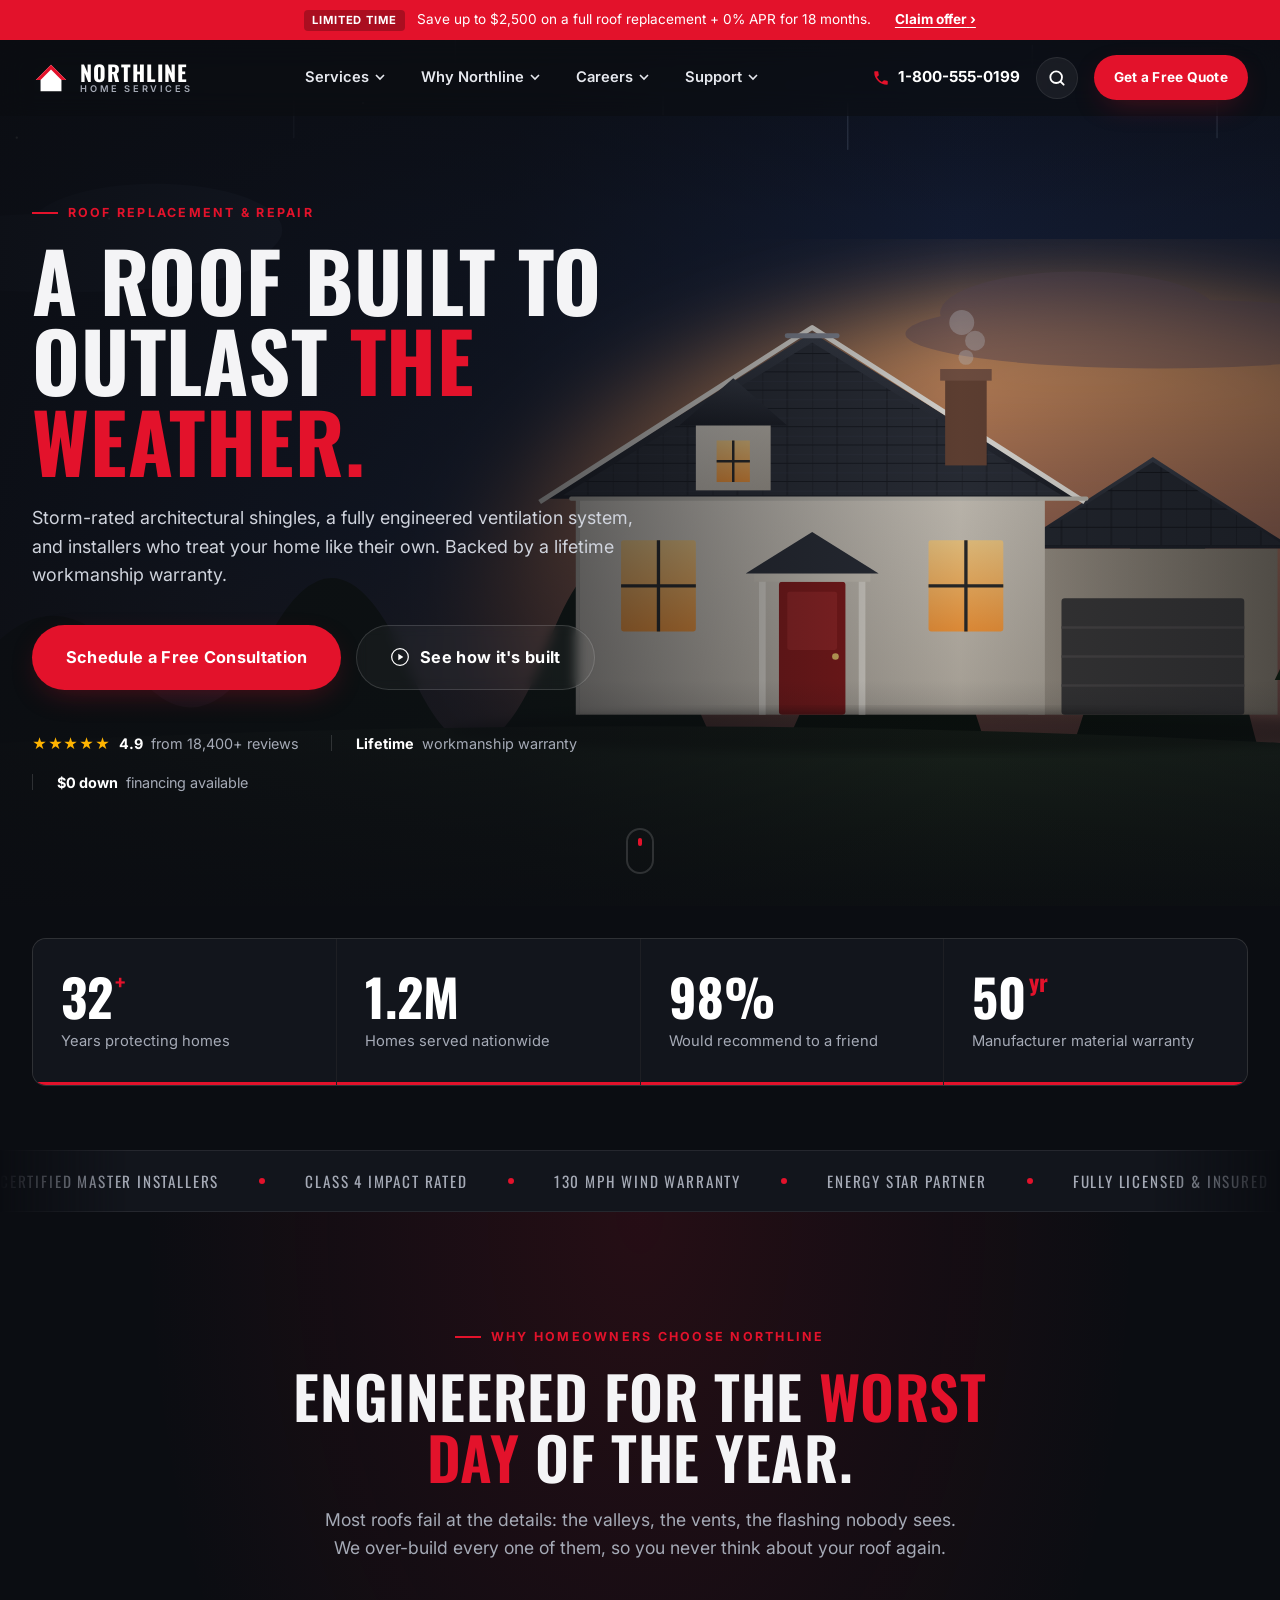
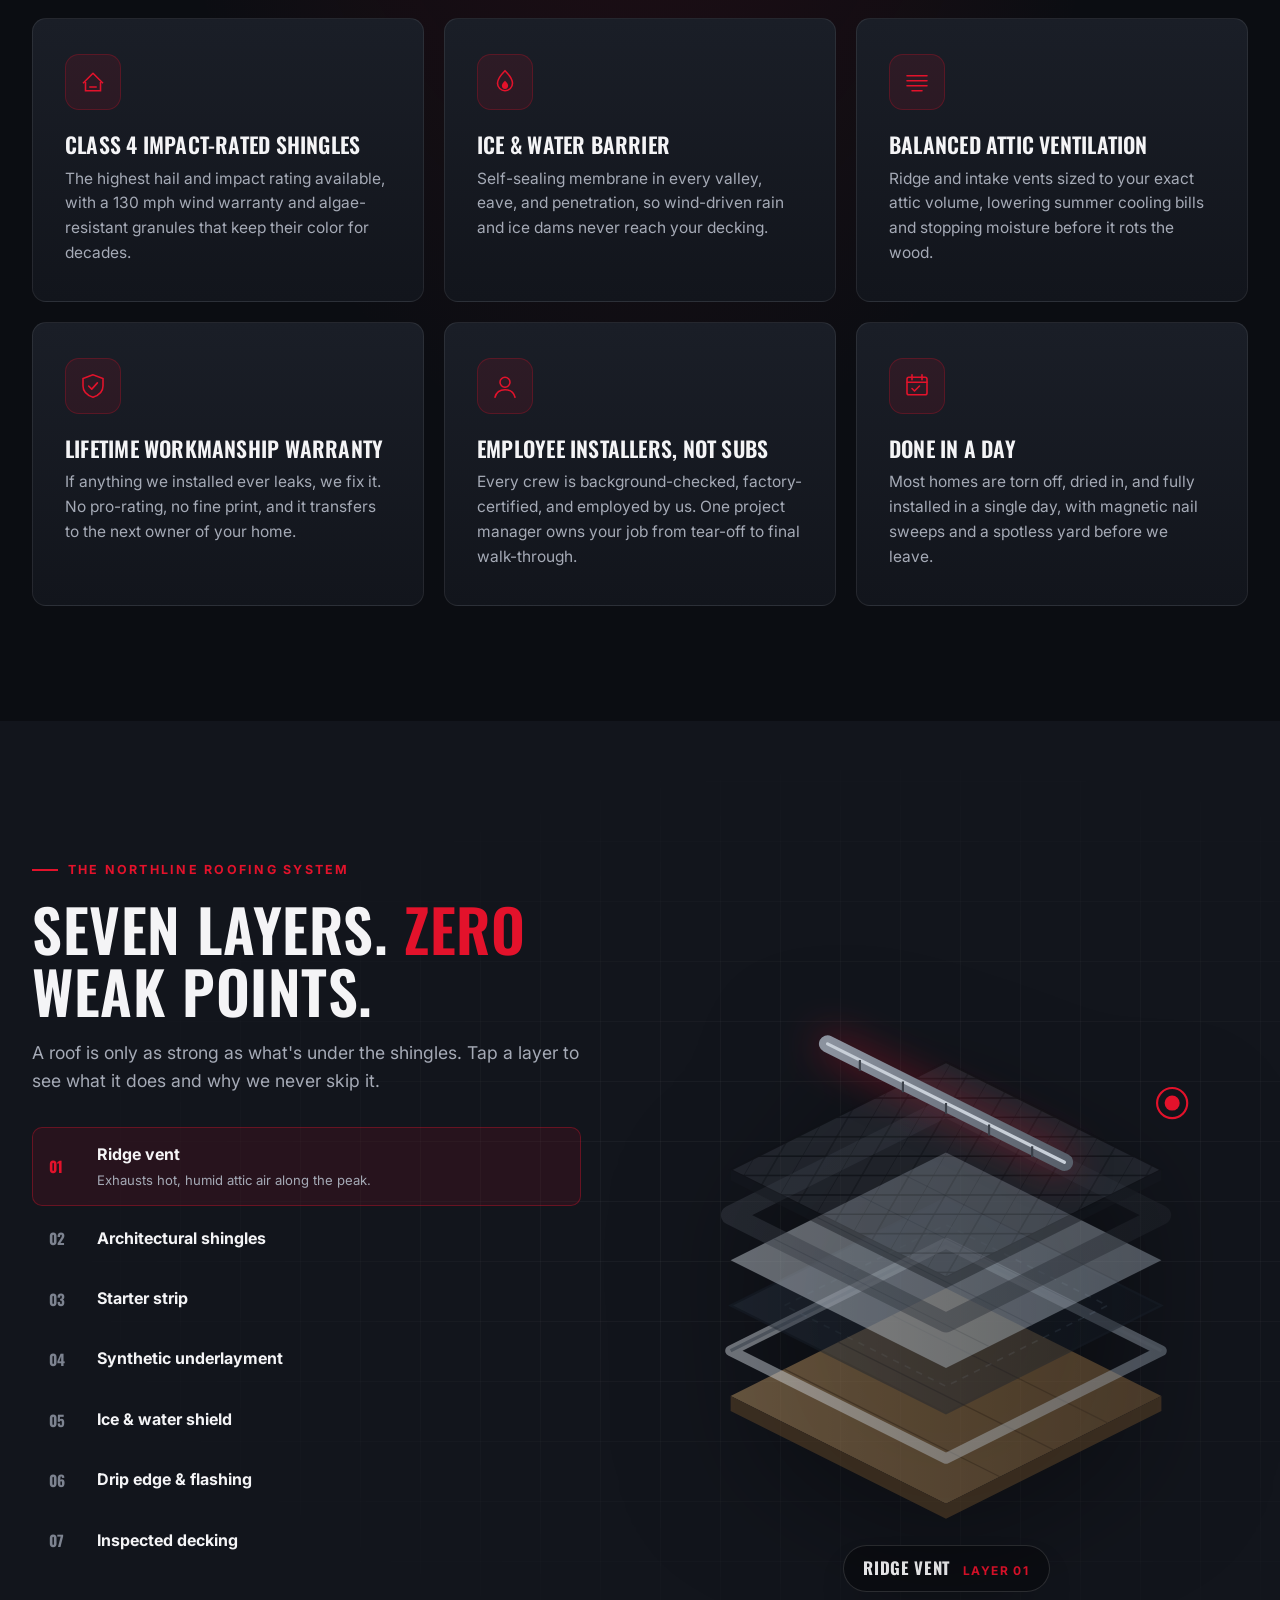
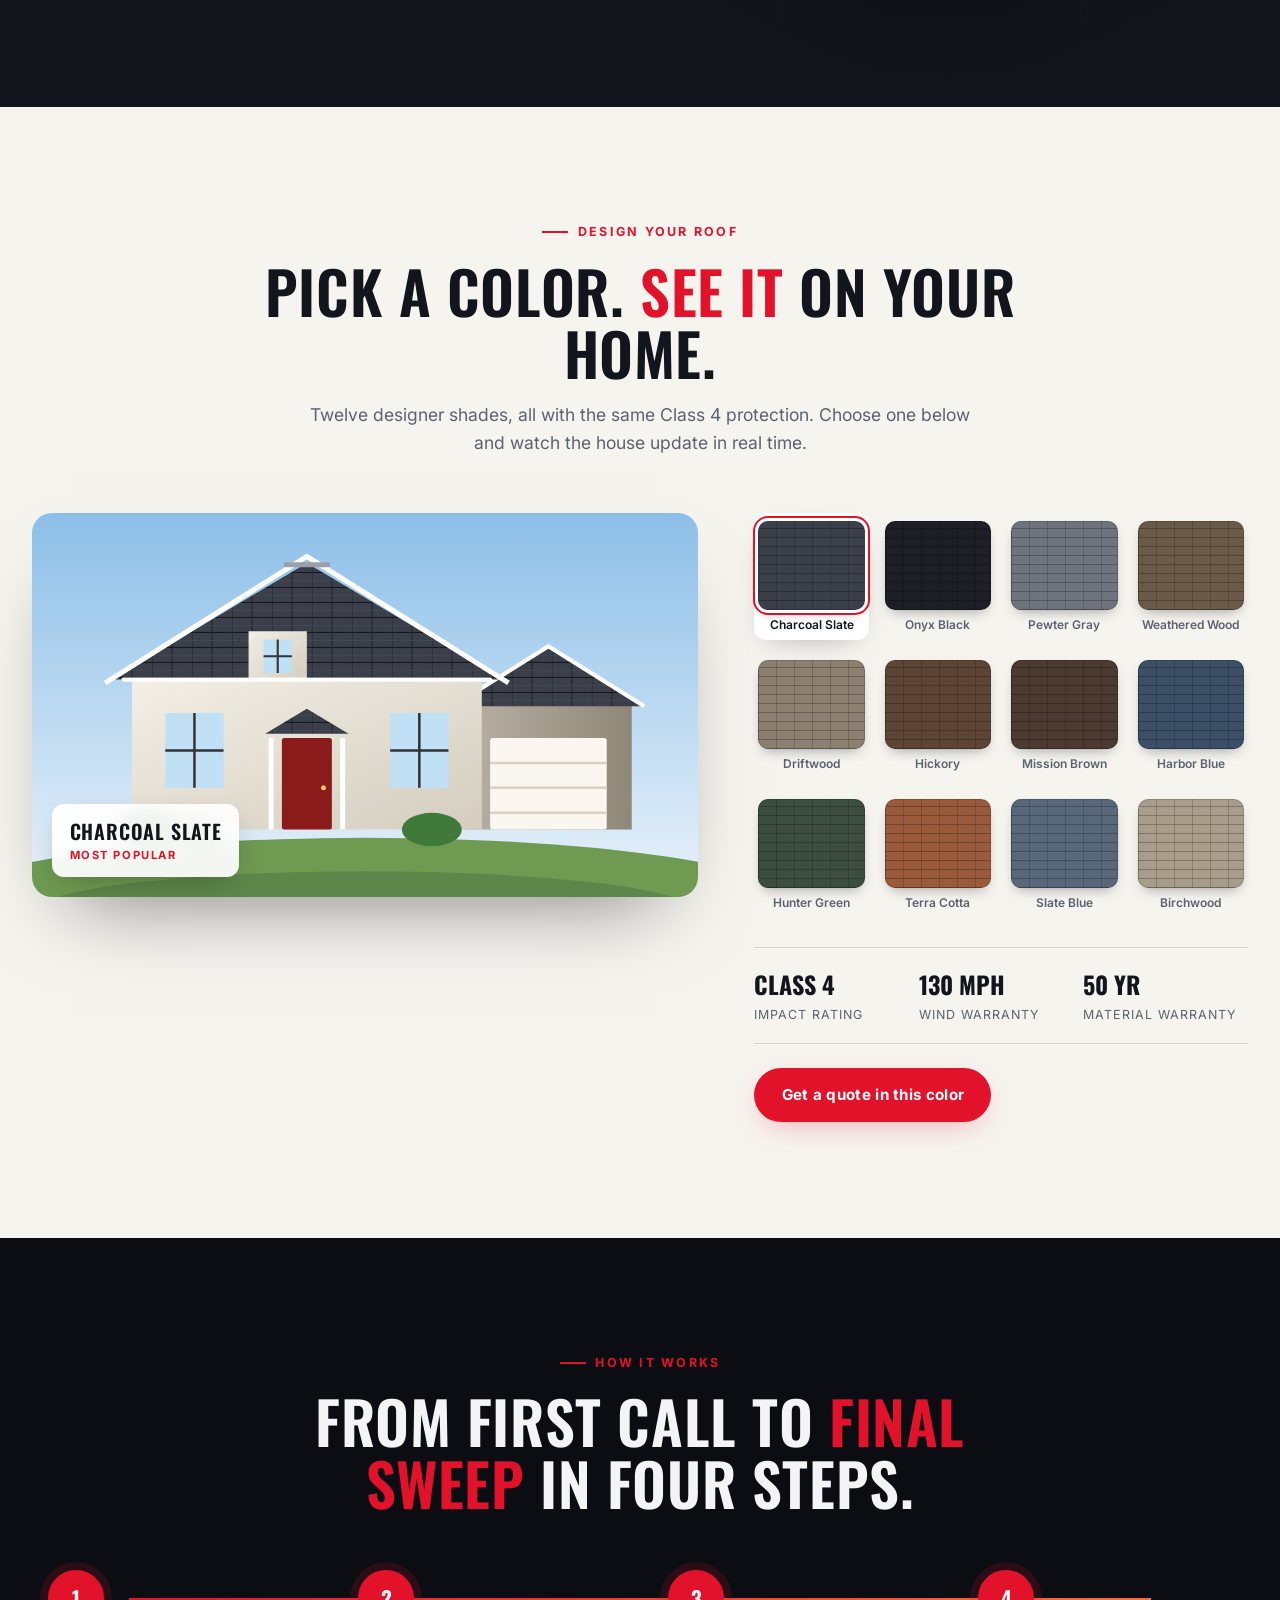
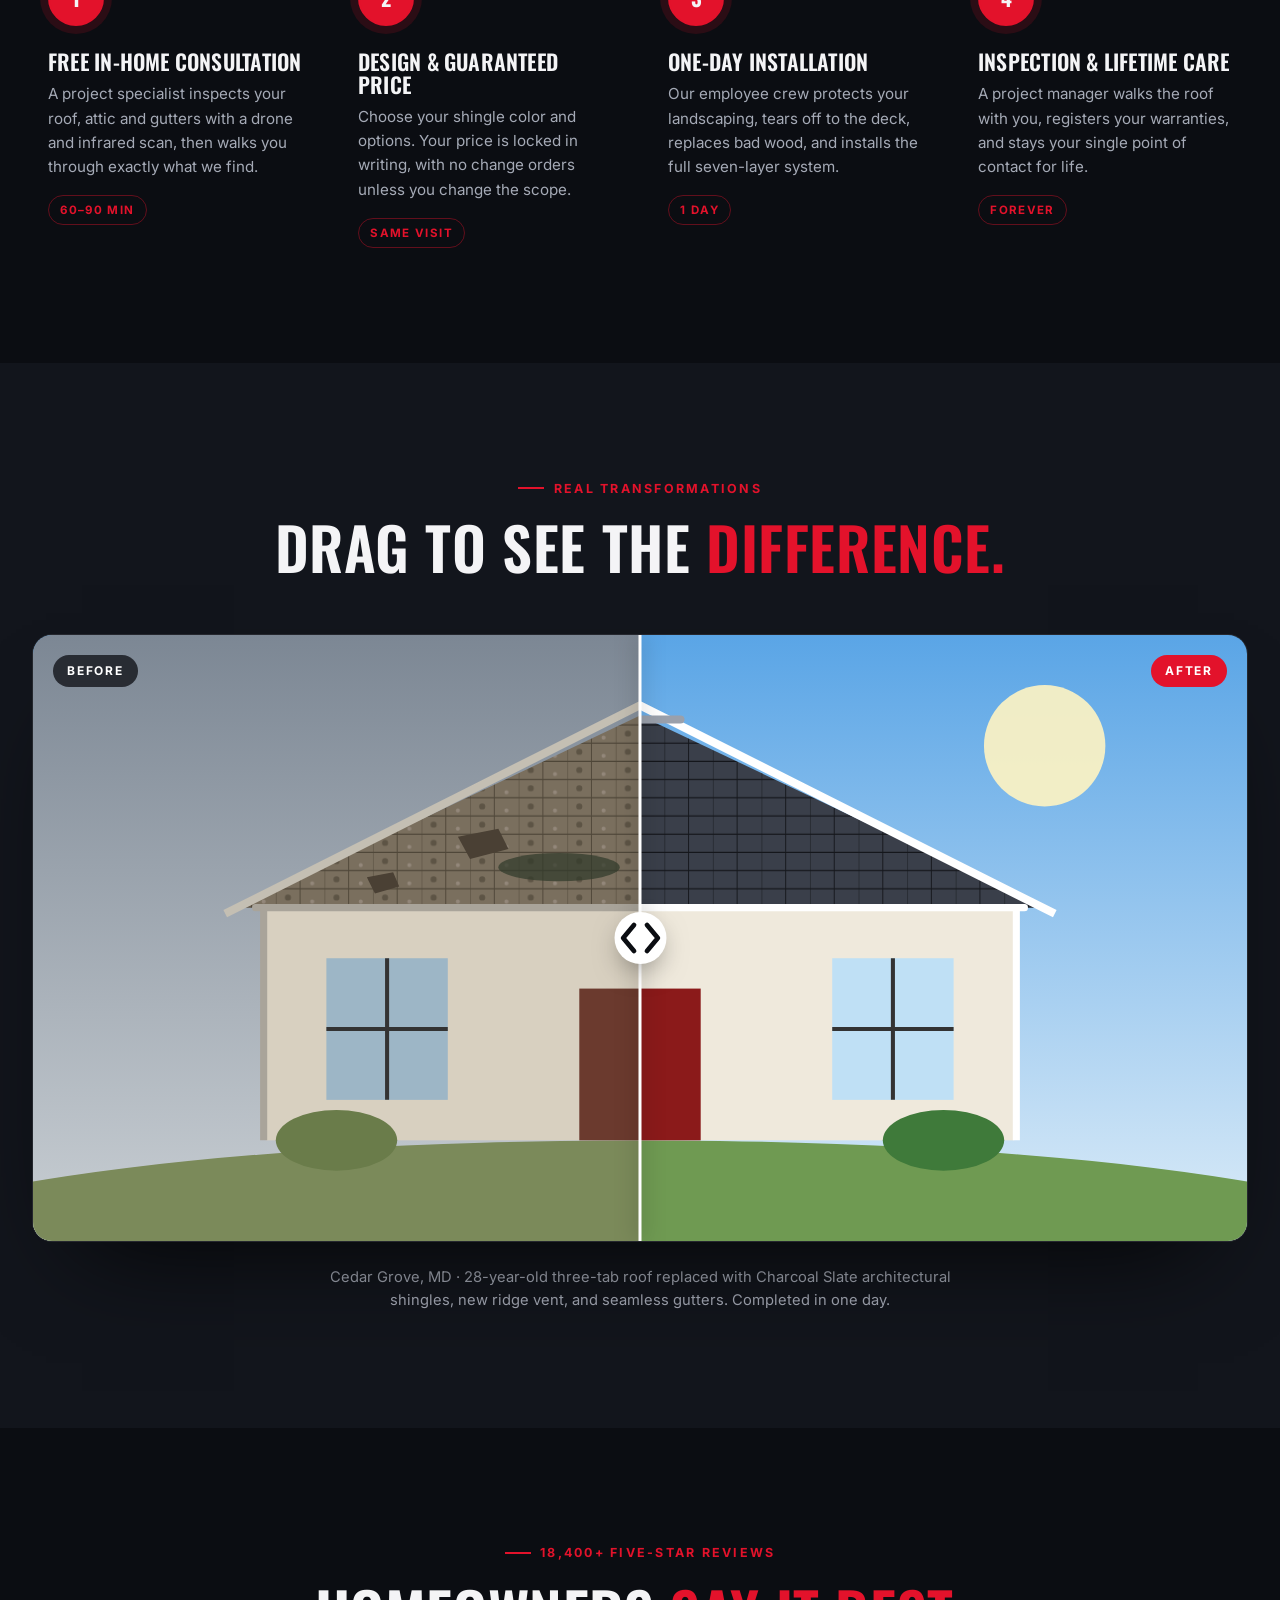
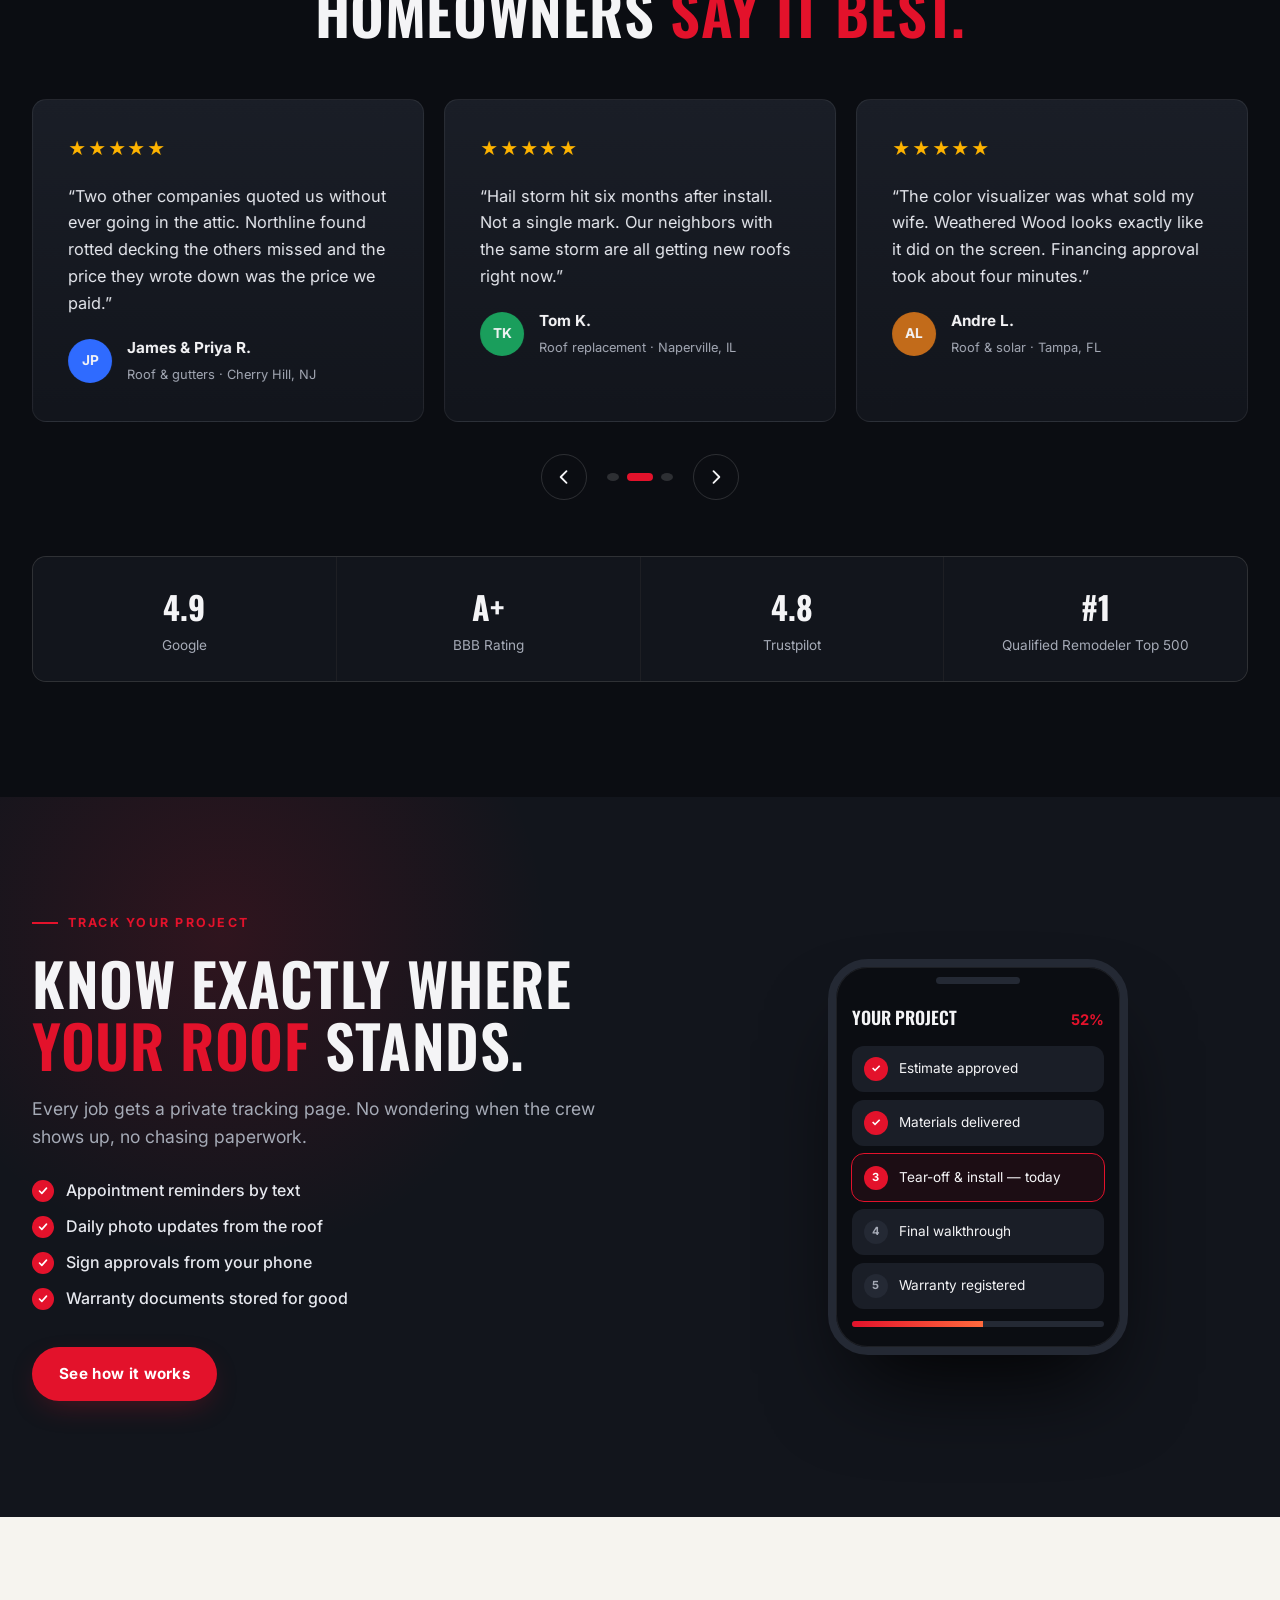
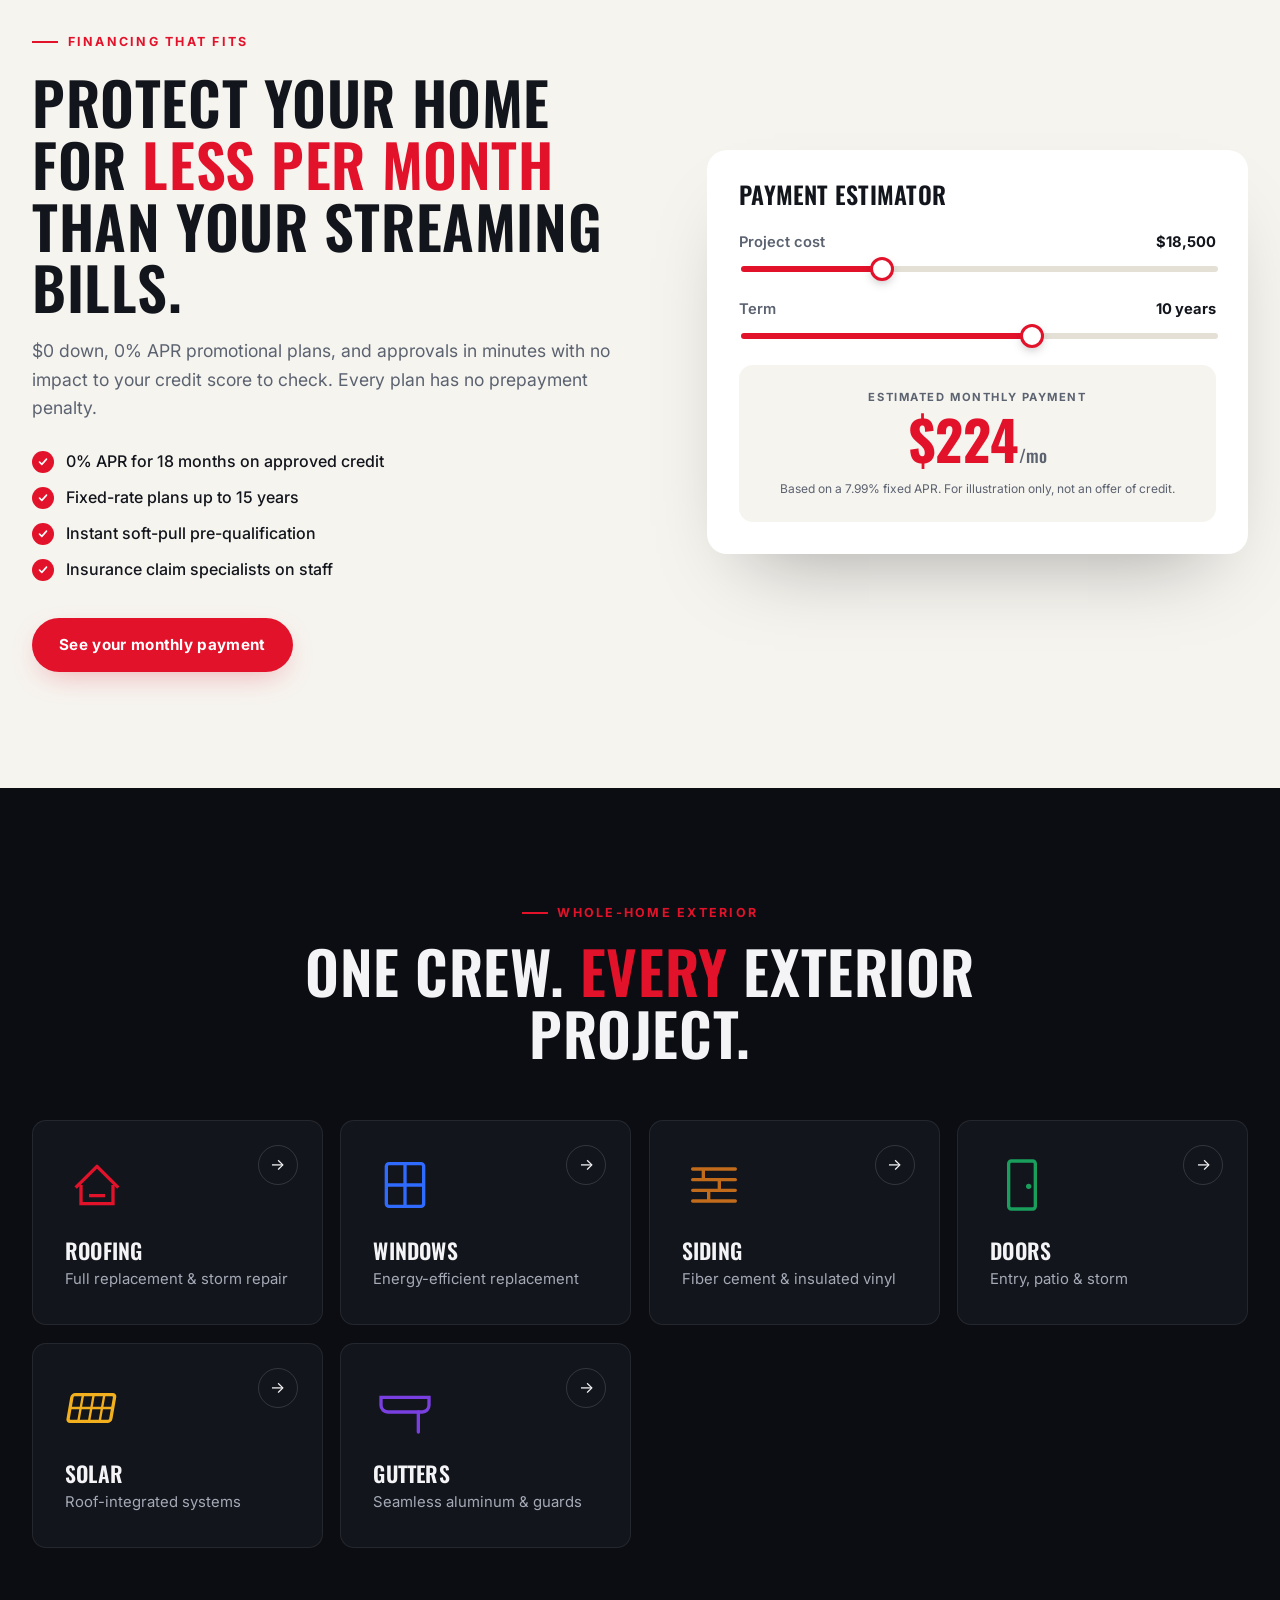
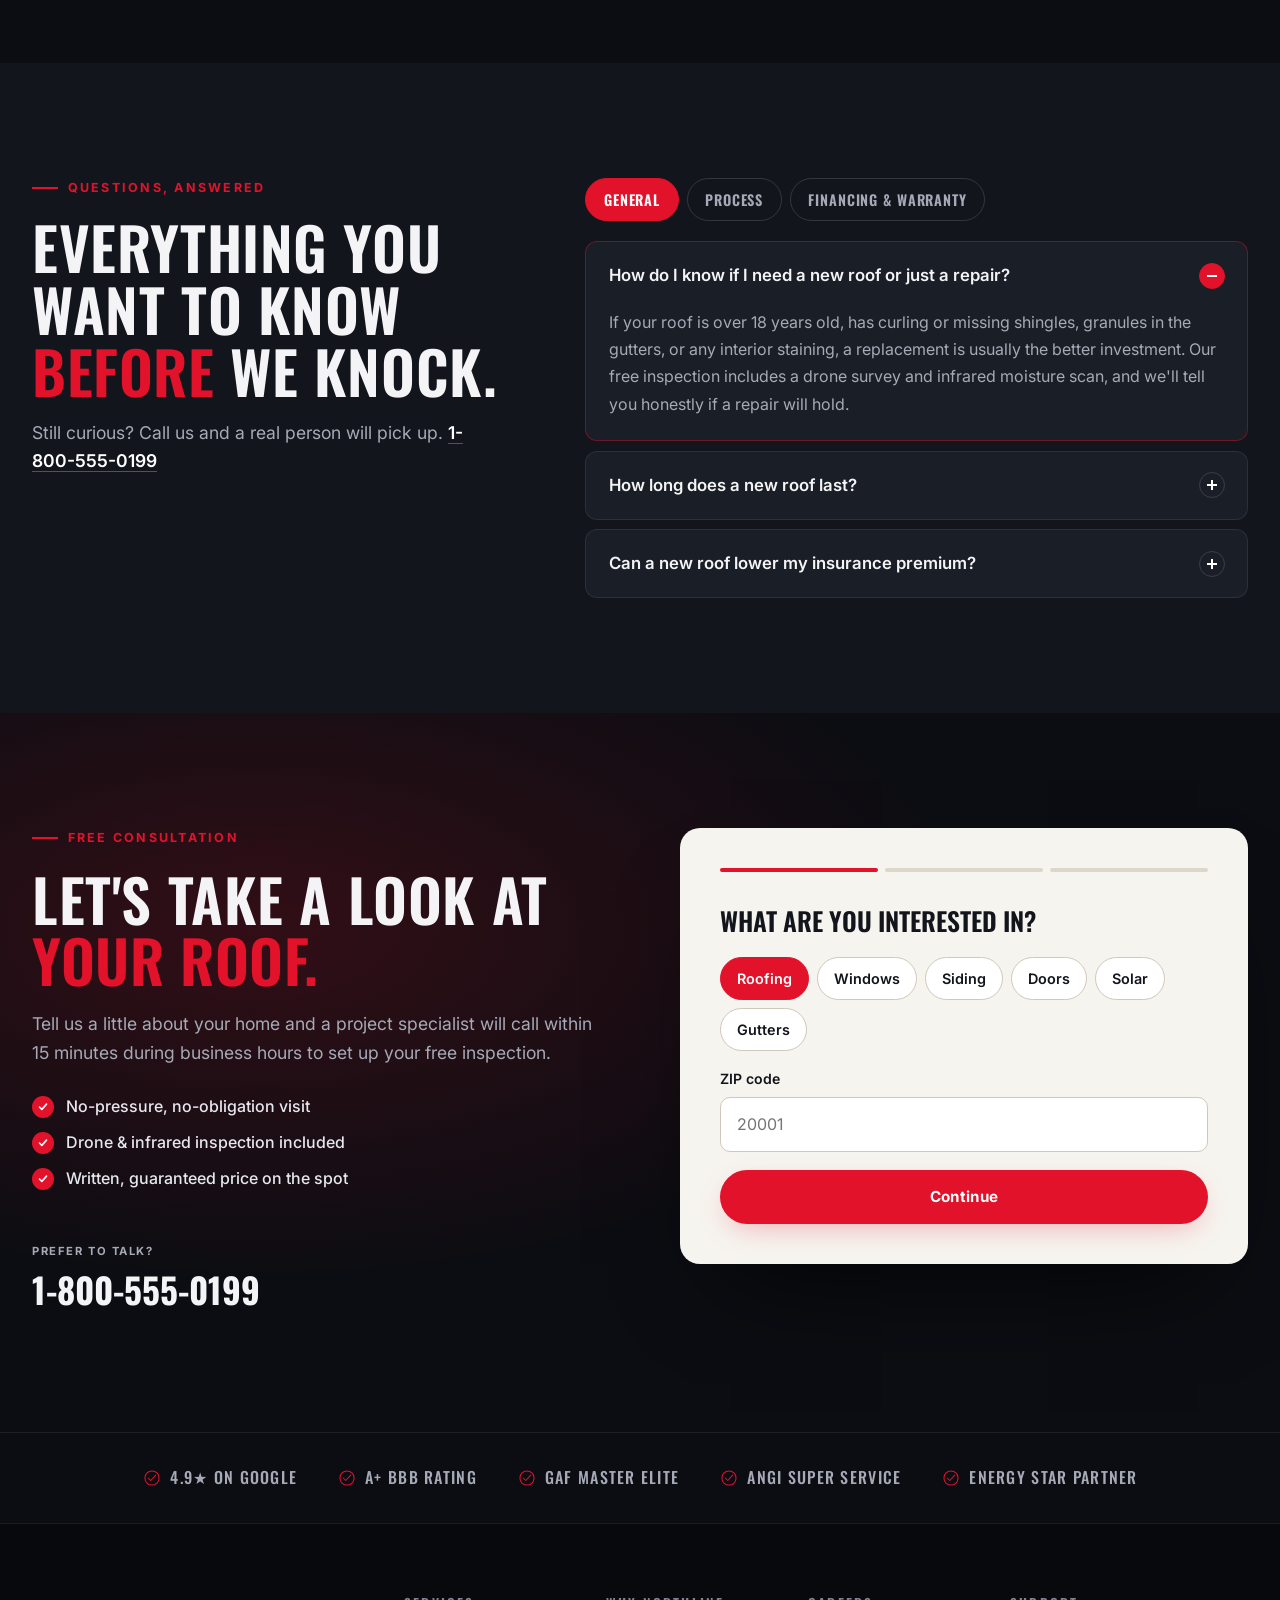
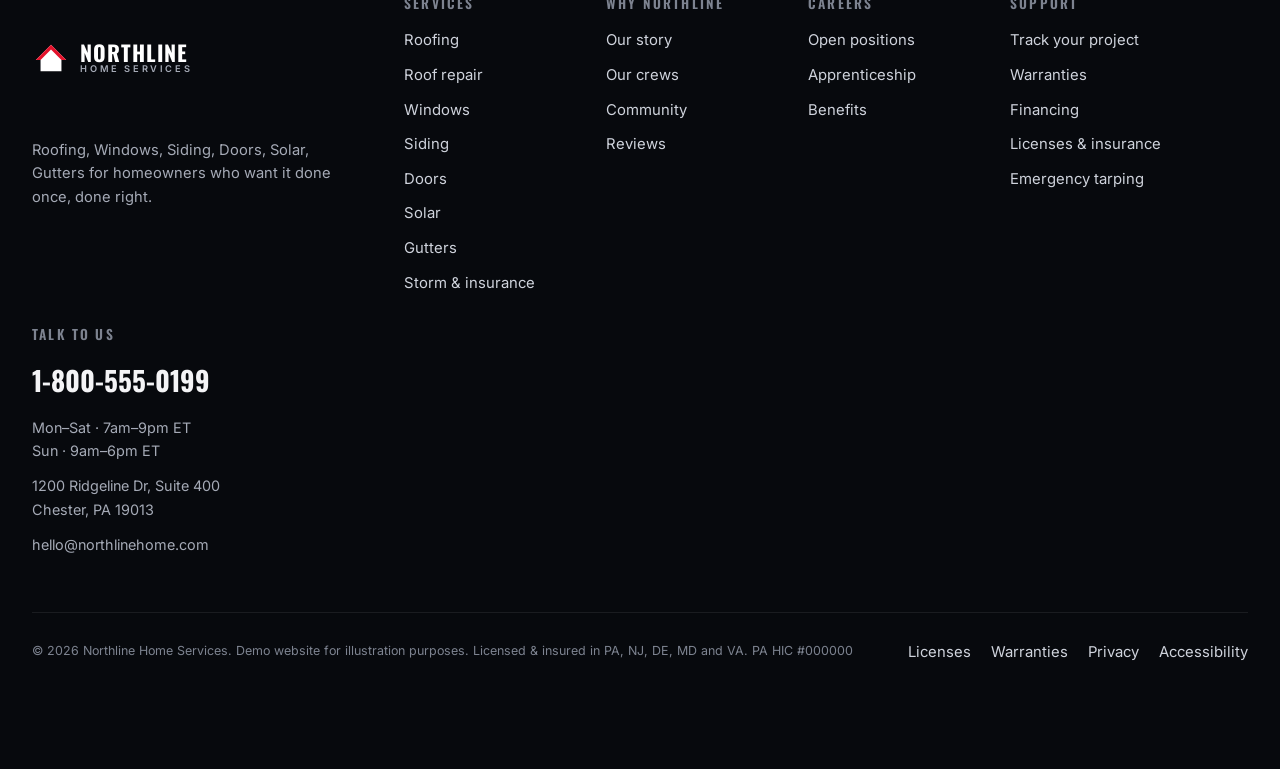
==== commit 39bea25a: "Merge Summit features into Northline as a config-driven flagship demo Northline is now rendered enti" ====
--- a/index.html
+++ b/index.html
@@ -13,82 +13,56 @@
 </head>
 <body>
 
-<!-- ===================== SCROLL PROGRESS ===================== -->
+<!-- Every piece of copy, nav group and sub-page is rendered from js/config.js. -->
+
 <div class="scroll-progress" aria-hidden="true"><span></span></div>
+<div class="wipe" id="wipe" aria-hidden="true"><span class="wipe__label" id="wipe-label"></span></div>
 
 <!-- ===================== ANNOUNCEMENT BAR ===================== -->
 <div class="announce">
   <div class="container announce__inner">
-    <p><span class="announce__tag">Limited time</span> Save up to $2,500 on a full roof replacement + 0% APR for 18 months.</p>
-    <a href="#quote" class="announce__link">Claim offer <span aria-hidden="true">›</span></a>
+    <p><span class="announce__tag" data-c="promo.tag">Limited time</span> <span data-c="promo.text">Save on a full roof replacement.</span></p>
+    <a href="#/quote" class="announce__link"><span data-c="promo.cta">Claim offer</span> <span aria-hidden="true">›</span></a>
   </div>
 </div>
 
 <!-- ===================== HEADER ===================== -->
 <header class="header" id="header">
   <div class="container header__inner">
-    <a href="#top" class="logo" aria-label="Northline Home Services home">
-      <svg class="logo__mark" viewBox="0 0 40 40" aria-hidden="true">
-        <path d="M4 22 20 6l16 16h-5v12H9V22Z" fill="currentColor"/>
-        <path d="M20 6 4 22h5l11-11 11 11h5L20 6Z" fill="#e3122b"/>
-      </svg>
-      <span class="logo__text">Northline<span>Home Services</span></span>
-    </a>
-
+    <a href="#/" class="logo" aria-label="Home">
+        <svg class="logo__mark" viewBox="0 0 40 40" aria-hidden="true"><path d="M4 22 20 6l16 16h-5v12H9V22Z" fill="currentColor"/><path d="M20 6 4 22h5l11-11 11 11h5L20 6Z" fill="var(--red)"/></svg>
+        <span class="logo__text"><span data-c="brand.name">Northline</span><span data-c="brand.tagline">Home Services</span></span>
+      </a>
     <nav class="nav" id="nav" aria-label="Primary">
-      <ul class="nav__list">
-        <li class="nav__item nav__item--has-menu">
-          <button class="nav__link" aria-expanded="false" aria-controls="services-menu">Services <svg width="12" height="12" viewBox="0 0 12 12" aria-hidden="true"><path d="M2 4l4 4 4-4" fill="none" stroke="currentColor" stroke-width="1.6"/></svg></button>
-          <div class="megamenu" id="services-menu">
-            <a href="#top" class="megamenu__item is-active">
-              <span class="megamenu__icon">🏠</span>
-              <span><strong>Roofing</strong><small>Full replacement &amp; storm repair</small></span>
-            </a>
-            <a href="#services" class="megamenu__item">
-              <span class="megamenu__icon">🪟</span>
-              <span><strong>Windows</strong><small>Energy-efficient replacement</small></span>
-            </a>
-            <a href="#services" class="megamenu__item">
-              <span class="megamenu__icon">🧱</span>
-              <span><strong>Siding</strong><small>Fiber cement &amp; vinyl</small></span>
-            </a>
-            <a href="#services" class="megamenu__item">
-              <span class="megamenu__icon">🚪</span>
-              <span><strong>Doors</strong><small>Entry, patio &amp; storm</small></span>
-            </a>
-            <a href="#services" class="megamenu__item">
-              <span class="megamenu__icon">☀️</span>
-              <span><strong>Solar</strong><small>Roof-integrated systems</small></span>
-            </a>
-            <a href="#services" class="megamenu__item">
-              <span class="megamenu__icon">🌧️</span>
-              <span><strong>Gutters</strong><small>Seamless &amp; guards</small></span>
-            </a>
-          </div>
-        </li>
-        <li class="nav__item"><a class="nav__link" href="#why">Why Northline</a></li>
-        <li class="nav__item"><a class="nav__link" href="#process">Our Process</a></li>
-        <li class="nav__item"><a class="nav__link" href="#reviews">Reviews</a></li>
-        <li class="nav__item"><a class="nav__link" href="#financing">Financing</a></li>
-      </ul>
+      <button class="nav__search" id="nav-search" type="button"><svg width="18" height="18" viewBox="0 0 24 24" aria-hidden="true"><circle cx="11" cy="11" r="7" fill="none" stroke="currentColor" stroke-width="2.2"/><path d="m20 20-3.5-3.5" stroke="currentColor" stroke-width="2.2" stroke-linecap="round"/></svg> Search the site</button>
+      <ul class="nav__list" id="nav-list"></ul>
+      <a href="#/quote" class="btn btn--primary nav__cta">Get a Free Quote</a>
     </nav>
-
     <div class="header__actions">
-      <a href="tel:18005550199" class="header__phone">
-        <svg width="18" height="18" viewBox="0 0 24 24" aria-hidden="true"><path d="M6.6 10.8a15 15 0 0 0 6.6 6.6l2.2-2.2a1 1 0 0 1 1-.25 11.4 11.4 0 0 0 3.6.6 1 1 0 0 1 1 1V20a1 1 0 0 1-1 1A17 17 0 0 1 3 4a1 1 0 0 1 1-1h3.5a1 1 0 0 1 1 1 11.4 11.4 0 0 0 .6 3.6 1 1 0 0 1-.25 1Z" fill="currentColor"/></svg>
-        <span>1-800-555-0199</span>
-      </a>
-      <a href="#quote" class="btn btn--primary btn--sm">Get a Free Quote</a>
-      <button class="burger" id="burger" aria-label="Open menu" aria-expanded="false" aria-controls="nav">
-        <span></span><span></span><span></span>
-      </button>
+      <a href="tel:" class="header__phone" data-c="brand.phoneLink"><svg width="18" height="18" viewBox="0 0 24 24" aria-hidden="true"><path d="M6.6 10.8a15 15 0 0 0 6.6 6.6l2.2-2.2a1 1 0 0 1 1-.25 11.4 11.4 0 0 0 3.6.6 1 1 0 0 1 1 1V20a1 1 0 0 1-1 1A17 17 0 0 1 3 4a1 1 0 0 1 1-1h3.5a1 1 0 0 1 1 1 11.4 11.4 0 0 0 .6 3.6 1 1 0 0 1-.25 1Z" fill="currentColor"/></svg><span data-c="brand.phone">1-800-555-0199</span></a>
+      <button class="icon-btn" id="search-btn" aria-label="Search"><svg width="20" height="20" viewBox="0 0 24 24" aria-hidden="true"><circle cx="11" cy="11" r="7" fill="none" stroke="currentColor" stroke-width="2.2"/><path d="m20 20-3.5-3.5" stroke="currentColor" stroke-width="2.2" stroke-linecap="round"/></svg></button>
+      <a href="#/quote" class="btn btn--primary btn--sm header__cta">Get a Free Quote</a>
+      <button class="burger" id="burger" aria-label="Open menu" aria-expanded="false" aria-controls="nav"><span></span><span></span><span></span></button>
     </div>
   </div>
 </header>
 
-<main id="top">
-
-<!-- ===================== HERO ===================== -->
+<!-- ===================== SEARCH OVERLAY ===================== -->
+<div class="search" id="search" aria-hidden="true" role="dialog" aria-label="Site search">
+  <button class="icon-btn search__close" id="search-close" aria-label="Close search"><svg width="22" height="22" viewBox="0 0 24 24" aria-hidden="true"><path d="M6 6l12 12M18 6 6 18" stroke="currentColor" stroke-width="2.2" stroke-linecap="round"/></svg></button>
+  <div class="container search__inner">
+    <div class="search__box">
+      <svg viewBox="0 0 24 24" aria-hidden="true"><circle cx="11" cy="11" r="7" fill="none" stroke="currentColor" stroke-width="2.2"/><path d="m20 20-3.5-3.5" stroke="currentColor" stroke-width="2.2" stroke-linecap="round"/></svg>
+      <input id="search-input" type="search" placeholder="What can we help with?" autocomplete="off" aria-label="Search">
+    </div>
+    <div id="search-top"><h4>Top searches</h4><div class="search__chips" id="search-chips"></div></div>
+    <div id="search-results-wrap" hidden><h4>Results</h4><div class="search__results" id="search-results"></div></div>
+  </div>
+</div>
+
+<!-- ===================== HOME ===================== -->
+<main class="view is-active" id="home">
+
 <section class="hero" id="hero">
   <div class="hero__media" data-parallax="0.25">
     <svg class="hero__scene" viewBox="0 0 1600 900" preserveAspectRatio="xMidYMid slice" aria-hidden="true">
@@ -224,151 +198,44 @@
     </svg>
     <div class="hero__vignette"></div>
   </div>
-
   <div class="container hero__content">
-    <p class="eyebrow reveal" data-reveal>Roof Replacement &amp; Repair</p>
-    <h1 class="hero__title reveal" data-reveal data-delay="100">
-      <span class="line"><span>A roof built to</span></span>
-      <span class="line"><span>outlast <em>the weather.</em></span></span>
-    </h1>
-    <p class="hero__sub reveal" data-reveal data-delay="200">
-      Storm-rated architectural shingles, a fully engineered ventilation system, and installers who treat your home like their own. Backed by a lifetime workmanship warranty.
-    </p>
+    <p class="eyebrow reveal" data-reveal data-c="hero.eyebrow">Roof Replacement &amp; Repair</p>
+    <h1 class="hero__title reveal" data-reveal data-delay="100" id="hero-title"></h1>
+    <p class="hero__sub reveal" data-reveal data-delay="200" data-c="hero.sub"></p>
     <div class="hero__cta reveal" data-reveal data-delay="300">
-      <a href="#quote" class="btn btn--primary btn--lg">Schedule a Free Consultation</a>
-      <a href="#system" class="btn btn--ghost btn--lg">
-        <svg width="20" height="20" viewBox="0 0 24 24" aria-hidden="true"><circle cx="12" cy="12" r="10" fill="none" stroke="currentColor" stroke-width="1.5"/><path d="M10 8l6 4-6 4Z" fill="currentColor"/></svg>
-        See how it's built
-      </a>
-    </div>
-    <ul class="hero__trust reveal" data-reveal data-delay="400">
-      <li><span class="stars" aria-label="4.9 out of 5 stars">★★★★★</span> <strong>4.9</strong> from 18,400+ reviews</li>
-      <li><strong>Lifetime</strong> workmanship warranty</li>
-      <li><strong>$0 down</strong> financing available</li>
-    </ul>
-  </div>
-
+      <a href="#/quote" class="btn btn--primary btn--lg" data-c="hero.primary">Schedule a Free Consultation</a>
+      <a href="#system" class="btn btn--ghost btn--lg"><svg width="20" height="20" viewBox="0 0 24 24" aria-hidden="true"><circle cx="12" cy="12" r="10" fill="none" stroke="currentColor" stroke-width="1.5"/><path d="M10 8l6 4-6 4Z" fill="currentColor"/></svg><span data-c="hero.secondary">See how it's built</span></a>
+    </div>
+    <ul class="hero__trust reveal" data-reveal data-delay="400" id="hero-trust"></ul>
+  </div>
   <a href="#stats" class="hero__scroll" aria-label="Scroll to content"><span></span></a>
 </section>
 
-<!-- ===================== STATS ===================== -->
-<section class="stats" id="stats">
-  <div class="container">
-    <div class="stats__grid">
-      <div class="stat reveal" data-reveal>
-        <div class="stat__num"><span data-counter="32">0</span><sup>+</sup></div>
-        <p class="stat__label">Years protecting homes</p>
-      </div>
-      <div class="stat reveal" data-reveal data-delay="80">
-        <div class="stat__num"><span data-counter="1.2" data-decimals="1">0</span>M</div>
-        <p class="stat__label">Homes served nationwide</p>
-      </div>
-      <div class="stat reveal" data-reveal data-delay="160">
-        <div class="stat__num"><span data-counter="98">0</span>%</div>
-        <p class="stat__label">Would recommend to a friend</p>
-      </div>
-      <div class="stat reveal" data-reveal data-delay="240">
-        <div class="stat__num"><span data-counter="50">0</span><sup>yr</sup></div>
-        <p class="stat__label">Manufacturer material warranty</p>
-      </div>
-    </div>
-  </div>
-</section>
-
-<!-- ===================== MARQUEE ===================== -->
-<div class="marquee" aria-hidden="true">
-  <div class="marquee__track">
-    <span>Certified Master Installers</span><span class="dot"></span>
-    <span>Class 4 Impact Rated</span><span class="dot"></span>
-    <span>130 MPH Wind Warranty</span><span class="dot"></span>
-    <span>Energy Star Partner</span><span class="dot"></span>
-    <span>Fully Licensed &amp; Insured</span><span class="dot"></span>
-    <span>A+ Better Business Rating</span><span class="dot"></span>
-    <span>Certified Master Installers</span><span class="dot"></span>
-    <span>Class 4 Impact Rated</span><span class="dot"></span>
-    <span>130 MPH Wind Warranty</span><span class="dot"></span>
-    <span>Energy Star Partner</span><span class="dot"></span>
-    <span>Fully Licensed &amp; Insured</span><span class="dot"></span>
-    <span>A+ Better Business Rating</span><span class="dot"></span>
-  </div>
-</div>
-
-<!-- ===================== WHY / FEATURES ===================== -->
+<section class="stats" id="stats"><div class="container"><div class="stats__grid" id="stats-grid"></div></div></section>
+
+<div class="marquee" aria-hidden="true"><div class="marquee__track" id="marquee"></div></div>
+
 <section class="section why" id="why">
   <div class="container">
     <div class="section__head reveal" data-reveal>
-      <p class="eyebrow">Why homeowners choose Northline</p>
-      <h2>Engineered for the <em>worst day</em> of the year.</h2>
-      <p class="lede">Most roofs fail at the details: the valleys, the vents, the flashing nobody sees. We over-build every one of them, so you never think about your roof again.</p>
-    </div>
-
-    <div class="features">
-      <article class="feature reveal" data-reveal>
-        <div class="feature__icon">
-          <svg viewBox="0 0 48 48" aria-hidden="true"><path d="M8 26 24 10l16 16" fill="none" stroke="currentColor" stroke-width="2.5" stroke-linejoin="round"/><path d="M12 24v14h24V24" fill="none" stroke="currentColor" stroke-width="2.5"/><path d="M18 32h12" stroke="currentColor" stroke-width="2.5"/></svg>
-        </div>
-        <h3>Class 4 impact-rated shingles</h3>
-        <p>The highest hail and impact rating available, with a 130 mph wind warranty and algae-resistant granules that keep their color for decades.</p>
-      </article>
-      <article class="feature reveal" data-reveal data-delay="80">
-        <div class="feature__icon">
-          <svg viewBox="0 0 48 48" aria-hidden="true"><path d="M24 6c8 8 12 14 12 20a12 12 0 0 1-24 0c0-6 4-12 12-20Z" fill="none" stroke="currentColor" stroke-width="2.5"/><path d="M24 22c3 3 5 5 5 8a5 5 0 0 1-10 0c0-3 2-5 5-8Z" fill="currentColor"/></svg>
-        </div>
-        <h3>Ice &amp; water barrier</h3>
-        <p>Self-sealing membrane in every valley, eave, and penetration, so wind-driven rain and ice dams never reach your decking.</p>
-      </article>
-      <article class="feature reveal" data-reveal data-delay="160">
-        <div class="feature__icon">
-          <svg viewBox="0 0 48 48" aria-hidden="true"><path d="M8 30h32M8 22h32M8 14h32" stroke="currentColor" stroke-width="2.5" stroke-linecap="round"/><path d="M16 38h16" stroke="currentColor" stroke-width="2.5" stroke-linecap="round"/></svg>
-        </div>
-        <h3>Balanced attic ventilation</h3>
-        <p>Ridge and intake vents sized to your exact attic volume, lowering summer cooling bills and stopping moisture before it rots the wood.</p>
-      </article>
-      <article class="feature reveal" data-reveal data-delay="240">
-        <div class="feature__icon">
-          <svg viewBox="0 0 48 48" aria-hidden="true"><path d="M24 6 8 12v12c0 9 7 15 16 18 9-3 16-9 16-18V12L24 6Z" fill="none" stroke="currentColor" stroke-width="2.5"/><path d="M17 24l5 5 9-10" fill="none" stroke="currentColor" stroke-width="2.5" stroke-linecap="round" stroke-linejoin="round"/></svg>
-        </div>
-        <h3>Lifetime workmanship warranty</h3>
-        <p>If anything we installed ever leaks, we fix it. No pro-rating, no fine print, and it transfers to the next owner of your home.</p>
-      </article>
-      <article class="feature reveal" data-reveal data-delay="320">
-        <div class="feature__icon">
-          <svg viewBox="0 0 48 48" aria-hidden="true"><circle cx="24" cy="18" r="8" fill="none" stroke="currentColor" stroke-width="2.5"/><path d="M8 42c2-8 8-12 16-12s14 4 16 12" fill="none" stroke="currentColor" stroke-width="2.5" stroke-linecap="round"/></svg>
-        </div>
-        <h3>Employee installers, not subs</h3>
-        <p>Every crew is background-checked, factory-certified, and employed by us. One project manager owns your job from tear-off to final walk-through.</p>
-      </article>
-      <article class="feature reveal" data-reveal data-delay="400">
-        <div class="feature__icon">
-          <svg viewBox="0 0 48 48" aria-hidden="true"><rect x="8" y="10" width="32" height="28" rx="3" fill="none" stroke="currentColor" stroke-width="2.5"/><path d="M8 18h32M16 6v8M32 6v8" stroke="currentColor" stroke-width="2.5" stroke-linecap="round"/><path d="M16 28l4 4 8-8" fill="none" stroke="currentColor" stroke-width="2.5" stroke-linecap="round" stroke-linejoin="round"/></svg>
-        </div>
-        <h3>Done in a day</h3>
-        <p>Most homes are torn off, dried in, and fully installed in a single day, with magnetic nail sweeps and a spotless yard before we leave.</p>
-      </article>
-    </div>
-  </div>
-</section>
-
-<!-- ===================== ROOFING SYSTEM EXPLORER ===================== -->
+      <p class="eyebrow" data-c="why.eyebrow"></p>
+      <h2 data-c="why.head" data-html></h2>
+      <p class="lede" data-c="why.lede"></p>
+    </div>
+    <div class="features" id="features"></div>
+  </div>
+</section>
+
 <section class="section system" id="system">
   <div class="container system__grid">
     <div class="system__copy">
       <div class="section__head section__head--left reveal" data-reveal>
-        <p class="eyebrow">The Northline Roofing System</p>
-        <h2>Seven layers. <em>Zero</em> weak points.</h2>
-        <p class="lede">A roof is only as strong as what's under the shingles. Tap a layer to see what it does and why we never skip it.</p>
-      </div>
-      <ol class="layers reveal" data-reveal data-delay="100" id="layer-list">
-        <li class="layer is-active" data-layer="7"><span class="layer__num">01</span><span><strong>Ridge vent</strong><small>Exhausts hot, humid attic air along the peak.</small></span></li>
-        <li class="layer" data-layer="6"><span class="layer__num">02</span><span><strong>Architectural shingles</strong><small>Class 4 impact, 130 mph wind, 50-year material warranty.</small></span></li>
-        <li class="layer" data-layer="5"><span class="layer__num">03</span><span><strong>Starter strip</strong><small>Factory-sealed edge locks the first course against uplift.</small></span></li>
-        <li class="layer" data-layer="4"><span class="layer__num">04</span><span><strong>Synthetic underlayment</strong><small>Tear-resistant, breathable secondary water barrier.</small></span></li>
-        <li class="layer" data-layer="3"><span class="layer__num">05</span><span><strong>Ice &amp; water shield</strong><small>Self-adhering membrane at eaves, valleys and penetrations.</small></span></li>
-        <li class="layer" data-layer="2"><span class="layer__num">06</span><span><strong>Drip edge &amp; flashing</strong><small>Heavy-gauge metal that steers water into the gutters.</small></span></li>
-        <li class="layer" data-layer="1"><span class="layer__num">07</span><span><strong>Inspected decking</strong><small>Every sheet checked and replaced if soft, at no surprise cost.</small></span></li>
-      </ol>
-    </div>
-
+        <p class="eyebrow" data-c="system.eyebrow"></p>
+        <h2 data-c="system.head" data-html></h2>
+        <p class="lede" data-c="system.lede"></p>
+      </div>
+      <ol class="layers reveal" data-reveal data-delay="100" id="layer-list"></ol>
+    </div>
     <div class="system__visual reveal" data-reveal data-delay="150">
       <svg class="exploded" viewBox="0 0 520 640" aria-hidden="true" id="exploded">
         <defs>
@@ -394,20 +261,18 @@
         <!-- callout -->
         <g class="callout" id="callout"><circle cx="0" cy="0" r="7" fill="#e3122b"/><circle cx="0" cy="0" r="14" fill="none" stroke="#e3122b" stroke-width="2" class="pulse"/></g>
       </svg>
-      <div class="system__label" id="system-label"><strong>Ridge vent</strong><span>Layer 01</span></div>
-    </div>
-  </div>
-</section>
-
-<!-- ===================== SHINGLE COLORS ===================== -->
+      <div class="system__label" id="system-label"><strong></strong><span></span></div>
+    </div>
+  </div>
+</section>
+
 <section class="section colors" id="colors">
   <div class="container">
     <div class="section__head reveal" data-reveal>
-      <p class="eyebrow">Design your roof</p>
-      <h2>Pick a color. <em>See it</em> on your home.</h2>
-      <p class="lede">Twelve designer shades, all with the same Class 4 protection. Choose one below and watch the house update in real time.</p>
-    </div>
-
+      <p class="eyebrow" data-c="colors.eyebrow"></p>
+      <h2 data-c="colors.head" data-html></h2>
+      <p class="lede" data-c="colors.lede"></p>
+    </div>
     <div class="colors__grid">
       <div class="colors__preview reveal" data-reveal>
         <svg viewBox="0 0 800 460" class="house-preview" aria-hidden="true" id="house-preview">
@@ -454,81 +319,34 @@
           <ellipse cx="140" cy="378" rx="40" ry="22" fill="#3f7a3a"/><ellipse cx="200" cy="382" rx="30" ry="16" fill="#4a8c45"/>
           <ellipse cx="480" cy="380" rx="36" ry="20" fill="#3f7a3a"/>
         </svg>
-        <div class="colors__badge"><span id="color-name">Charcoal Slate</span><small>Most popular</small></div>
-      </div>
-
+        <div class="colors__badge"><span id="color-name"></span><small id="color-tag"></small></div>
+      </div>
       <div class="colors__picker reveal" data-reveal data-delay="100">
-        <div class="swatches" id="swatches" role="listbox" aria-label="Shingle colors">
-          <button class="swatch is-active" role="option" aria-selected="true" data-name="Charcoal Slate" data-base="#3a3f4a" data-line="#14161b" data-hi="#4a505c" style="--c:#3a3f4a"><span></span>Charcoal Slate</button>
-          <button class="swatch" role="option" data-name="Onyx Black" data-base="#1d1f24" data-line="#0a0b0d" data-hi="#2b2e35" style="--c:#1d1f24"><span></span>Onyx Black</button>
-          <button class="swatch" role="option" data-name="Pewter Gray" data-base="#6f747c" data-line="#3a3e45" data-hi="#868b93" style="--c:#6f747c"><span></span>Pewter Gray</button>
-          <button class="swatch" role="option" data-name="Weathered Wood" data-base="#6b5a48" data-line="#3a3026" data-hi="#7f6d59" style="--c:#6b5a48"><span></span>Weathered Wood</button>
-          <button class="swatch" role="option" data-name="Driftwood" data-base="#8c8070" data-line="#4e463c" data-hi="#a2968a" style="--c:#8c8070"><span></span>Driftwood</button>
-          <button class="swatch" role="option" data-name="Hickory" data-base="#5c4535" data-line="#2f2219" data-hi="#6e5544" style="--c:#5c4535"><span></span>Hickory</button>
-          <button class="swatch" role="option" data-name="Mission Brown" data-base="#4a3a2f" data-line="#241b15" data-hi="#5a4839" style="--c:#4a3a2f"><span></span>Mission Brown</button>
-          <button class="swatch" role="option" data-name="Harbor Blue" data-base="#3c4f66" data-line="#1c2633" data-hi="#4d6079" style="--c:#3c4f66"><span></span>Harbor Blue</button>
-          <button class="swatch" role="option" data-name="Hunter Green" data-base="#3b4e3f" data-line="#1c261e" data-hi="#4a5f4e" style="--c:#3b4e3f"><span></span>Hunter Green</button>
-          <button class="swatch" role="option" data-name="Terra Cotta" data-base="#9a5a3c" data-line="#55301e" data-hi="#ad6c4d" style="--c:#9a5a3c"><span></span>Terra Cotta</button>
-          <button class="swatch" role="option" data-name="Slate Blue" data-base="#59677a" data-line="#2c343f" data-hi="#6b7a8e" style="--c:#59677a"><span></span>Slate Blue</button>
-          <button class="swatch" role="option" data-name="Birchwood" data-base="#a89d8a" data-line="#635b4d" data-hi="#bcb2a0" style="--c:#a89d8a"><span></span>Birchwood</button>
-        </div>
-        <div class="colors__specs">
-          <div><strong>Class 4</strong><span>Impact rating</span></div>
-          <div><strong>130 mph</strong><span>Wind warranty</span></div>
-          <div><strong>50 yr</strong><span>Material warranty</span></div>
-        </div>
-        <a href="#quote" class="btn btn--primary">Get a quote in this color</a>
-      </div>
-    </div>
-  </div>
-</section>
-
-<!-- ===================== PROCESS ===================== -->
+        <div class="swatches" id="swatches" role="listbox" aria-label="Shingle colors"></div>
+        <div class="colors__specs" id="color-specs"></div>
+        <a href="#/quote" class="btn btn--primary" data-c="colors.cta">Get a quote in this color</a>
+      </div>
+    </div>
+  </div>
+</section>
+
 <section class="section process" id="process">
   <div class="container">
     <div class="section__head reveal" data-reveal>
-      <p class="eyebrow">How it works</p>
-      <h2>From first call to <em>final sweep</em> in four steps.</h2>
-    </div>
-    <div class="steps" id="steps">
-      <div class="steps__line" aria-hidden="true"><span></span></div>
-      <article class="step reveal" data-reveal>
-        <div class="step__num">1</div>
-        <h3>Free in-home consultation</h3>
-        <p>A project specialist inspects your roof, attic and gutters with a drone and infrared scan, then walks you through exactly what we find.</p>
-        <span class="step__time">60–90 min</span>
-      </article>
-      <article class="step reveal" data-reveal data-delay="100">
-        <div class="step__num">2</div>
-        <h3>Design &amp; guaranteed price</h3>
-        <p>Choose your shingle color and options. Your price is locked in writing, with no change orders unless you change the scope.</p>
-        <span class="step__time">Same visit</span>
-      </article>
-      <article class="step reveal" data-reveal data-delay="200">
-        <div class="step__num">3</div>
-        <h3>One-day installation</h3>
-        <p>Our employee crew protects your landscaping, tears off to the deck, replaces bad wood, and installs the full seven-layer system.</p>
-        <span class="step__time">1 day</span>
-      </article>
-      <article class="step reveal" data-reveal data-delay="300">
-        <div class="step__num">4</div>
-        <h3>Inspection &amp; lifetime care</h3>
-        <p>A project manager walks the roof with you, registers your warranties, and stays your single point of contact for life.</p>
-        <span class="step__time">Forever</span>
-      </article>
-    </div>
-  </div>
-</section>
-
-<!-- ===================== BEFORE / AFTER ===================== -->
+      <p class="eyebrow" data-c="process.eyebrow"></p>
+      <h2 data-c="process.head" data-html></h2>
+    </div>
+    <div class="steps" id="steps"><div class="steps__line" aria-hidden="true"><span></span></div></div>
+  </div>
+</section>
+
 <section class="section ba" id="before-after">
   <div class="container">
     <div class="section__head reveal" data-reveal>
-      <p class="eyebrow">Real transformations</p>
-      <h2>Drag to see the <em>difference.</em></h2>
+      <p class="eyebrow" data-c="beforeAfter.eyebrow"></p>
+      <h2 data-c="beforeAfter.head" data-html></h2>
     </div>
     <div class="compare reveal" data-reveal id="compare" style="--pos:50%">
-      <!-- AFTER (bottom layer) -->
       <div class="compare__after" aria-hidden="true">
         <svg viewBox="0 0 1200 600" preserveAspectRatio="xMidYMid slice">
           <defs>
@@ -551,7 +369,6 @@
         </svg>
         <span class="compare__tag compare__tag--after">After</span>
       </div>
-      <!-- BEFORE (clipped top layer) -->
       <div class="compare__before" aria-hidden="true">
         <svg viewBox="0 0 1200 600" preserveAspectRatio="xMidYMid slice">
           <defs>
@@ -576,321 +393,122 @@
         </svg>
         <span class="compare__tag compare__tag--before">Before</span>
       </div>
-      <div class="compare__handle" aria-hidden="true">
-        <span class="compare__grip">
-          <svg width="22" height="22" viewBox="0 0 24 24"><path d="M9 6 4 12l5 6M15 6l5 6-5 6" fill="none" stroke="currentColor" stroke-width="2.2" stroke-linecap="round" stroke-linejoin="round"/></svg>
-        </span>
-      </div>
+      <div class="compare__handle" aria-hidden="true"><span class="compare__grip"><svg width="22" height="22" viewBox="0 0 24 24"><path d="M9 6 4 12l5 6M15 6l5 6-5 6" fill="none" stroke="currentColor" stroke-width="2.2" stroke-linecap="round" stroke-linejoin="round"/></svg></span></div>
       <input type="range" class="compare__range" id="compare-range" min="0" max="100" value="50" aria-label="Compare before and after">
     </div>
-    <p class="ba__caption reveal" data-reveal>Cedar Grove, MD · 28-year-old three-tab roof replaced with Charcoal Slate architectural shingles, new ridge vent, and seamless gutters. Completed in one day.</p>
-  </div>
-</section>
-
-<!-- ===================== REVIEWS ===================== -->
+    <p class="ba__caption reveal" data-reveal data-c="beforeAfter.caption"></p>
+  </div>
+</section>
+
 <section class="section reviews" id="reviews">
   <div class="container">
     <div class="section__head reveal" data-reveal>
-      <p class="eyebrow">18,400+ five-star reviews</p>
-      <h2>Homeowners <em>say it best.</em></h2>
+      <p class="eyebrow" data-c="reviews.eyebrow"></p>
+      <h2 data-c="reviews.head" data-html></h2>
     </div>
     <div class="carousel reveal" data-reveal id="carousel">
-      <div class="carousel__track" id="carousel-track">
-        <blockquote class="review">
-          <div class="review__stars">★★★★★</div>
-          <p>“Crew showed up at 7, roof was done and yard spotless by 4. The project manager sent me drone photos of every stage. Never seen a contractor this organized.”</p>
-          <footer><span class="review__avatar" style="--a:#e3122b">DM</span><div><strong>Dana M.</strong><small>Roof replacement · Alexandria, VA</small></div></footer>
-        </blockquote>
-        <blockquote class="review">
-          <div class="review__stars">★★★★★</div>
-          <p>“Two other companies quoted us without ever going in the attic. Northline found rotted decking the others missed and the price they wrote down was the price we paid.”</p>
-          <footer><span class="review__avatar" style="--a:#2f6bff">JR</span><div><strong>James &amp; Priya R.</strong><small>Roof &amp; gutters · Cherry Hill, NJ</small></div></footer>
-        </blockquote>
-        <blockquote class="review">
-          <div class="review__stars">★★★★★</div>
-          <p>“Hail storm hit six months after install. Not a single mark. Our neighbors with the same storm are all getting new roofs right now.”</p>
-          <footer><span class="review__avatar" style="--a:#1a9e5c">TK</span><div><strong>Tom K.</strong><small>Roof replacement · Naperville, IL</small></div></footer>
-        </blockquote>
-        <blockquote class="review">
-          <div class="review__stars">★★★★★</div>
-          <p>“The color visualizer was what sold my wife. Weathered Wood looks exactly like it did on the screen. Financing approval took about four minutes.”</p>
-          <footer><span class="review__avatar" style="--a:#c26b1a">AL</span><div><strong>Andre L.</strong><small>Roof &amp; solar · Tampa, FL</small></div></footer>
-        </blockquote>
-        <blockquote class="review">
-          <div class="review__stars">★★★★★</div>
-          <p>“Our attic went from 130° to 95° in August after they fixed the ventilation. Didn't know a roof could change our electric bill.”</p>
-          <footer><span class="review__avatar" style="--a:#7a3fe0">SW</span><div><strong>Sarah W.</strong><small>Roof replacement · Phoenix, AZ</small></div></footer>
-        </blockquote>
-      </div>
+      <div class="carousel__track" id="carousel-track"></div>
       <div class="carousel__controls">
         <button class="carousel__btn" id="prev" aria-label="Previous review"><svg width="20" height="20" viewBox="0 0 24 24"><path d="M15 5l-7 7 7 7" fill="none" stroke="currentColor" stroke-width="2.2" stroke-linecap="round" stroke-linejoin="round"/></svg></button>
         <div class="carousel__dots" id="dots"></div>
         <button class="carousel__btn" id="next" aria-label="Next review"><svg width="20" height="20" viewBox="0 0 24 24"><path d="M9 5l7 7-7 7" fill="none" stroke="currentColor" stroke-width="2.2" stroke-linecap="round" stroke-linejoin="round"/></svg></button>
       </div>
     </div>
-    <div class="ratings reveal" data-reveal>
-      <div class="rating"><strong>4.9</strong><span>Google</span></div>
-      <div class="rating"><strong>A+</strong><span>BBB Rating</span></div>
-      <div class="rating"><strong>4.8</strong><span>Trustpilot</span></div>
-      <div class="rating"><strong>#1</strong><span>Qualified Remodeler Top 500</span></div>
-    </div>
-  </div>
-</section>
-
-<!-- ===================== FINANCING ===================== -->
+    <div class="ratings reveal" data-reveal id="ratings"></div>
+  </div>
+</section>
+
+<section class="section tracker" id="tracker">
+  <div class="container tracker__grid">
+    <div class="tracker__copy reveal" data-reveal>
+      <p class="eyebrow" data-c="tracker.eyebrow"></p>
+      <h2 data-c="tracker.head" data-html></h2>
+      <p class="lede" data-c="tracker.lede"></p>
+      <ul class="checklist checklist--light" id="tracker-list"></ul>
+      <a href="#/support/track-your-project" class="btn btn--primary">See how it works</a>
+    </div>
+    <div class="tracker__visual reveal" data-reveal data-delay="120">
+      <div class="phone" id="phone">
+        <div class="phone__notch"></div>
+        <div class="phone__head"><span>Your project</span><small id="phone-pct"></small></div>
+        <div id="phone-steps"></div>
+        <div class="phone__bar"><i id="phone-bar"></i></div>
+      </div>
+    </div>
+  </div>
+</section>
+
 <section class="section financing" id="financing">
   <div class="container financing__grid">
     <div class="financing__copy reveal" data-reveal>
-      <p class="eyebrow">Financing that fits</p>
-      <h2>Protect your home for <em>less per month</em> than your streaming bills.</h2>
-      <p class="lede">$0 down, 0% APR promotional plans, and approvals in minutes with no impact to your credit score to check. Every plan has no prepayment penalty.</p>
-      <ul class="checklist">
-        <li>0% APR for 18 months on approved credit</li>
-        <li>Fixed-rate plans up to 15 years</li>
-        <li>Instant soft-pull pre-qualification</li>
-        <li>Insurance claim specialists on staff</li>
-      </ul>
-      <a href="#quote" class="btn btn--primary">See your monthly payment</a>
+      <p class="eyebrow" data-c="financing.eyebrow"></p>
+      <h2 data-c="financing.head" data-html></h2>
+      <p class="lede" data-c="financing.lede"></p>
+      <ul class="checklist" id="financing-list"></ul>
+      <a href="#/quote" class="btn btn--primary">See your monthly payment</a>
     </div>
     <div class="calc reveal" data-reveal data-delay="120">
       <h3>Payment estimator</h3>
-      <label class="calc__row">
-        <span>Project cost <output id="calc-cost">$18,500</output></span>
-        <input type="range" id="calc-amount" min="8000" max="45000" step="500" value="18500">
-      </label>
-      <label class="calc__row">
-        <span>Term <output id="calc-term-out">10 years</output></span>
-        <input type="range" id="calc-term" min="2" max="15" step="1" value="10">
-      </label>
+      <label class="calc__row"><span>Project cost <output id="calc-cost"></output></span><input type="range" id="calc-amount" min="8000" max="45000" step="500"></label>
+      <label class="calc__row"><span>Term <output id="calc-term-out"></output></span><input type="range" id="calc-term" min="2" max="15" step="1"></label>
       <div class="calc__result">
         <small>Estimated monthly payment</small>
         <div class="calc__amount">$<span id="calc-monthly">0</span><span class="calc__per">/mo</span></div>
-        <p>Based on a 7.99% fixed APR. For illustration only, not an offer of credit.</p>
-      </div>
-    </div>
-  </div>
-</section>
-
-<!-- ===================== OTHER SERVICES ===================== -->
+        <p id="calc-fine"></p>
+      </div>
+    </div>
+  </div>
+</section>
+
 <section class="section services" id="services">
   <div class="container">
     <div class="section__head reveal" data-reveal>
-      <p class="eyebrow">Whole-home exterior</p>
-      <h2>One crew. <em>Every</em> exterior project.</h2>
-    </div>
-    <div class="services__grid">
-      <a href="#quote" class="service reveal" data-reveal style="--tint:#e3122b">
-        <div class="service__art"><svg viewBox="0 0 120 120" aria-hidden="true"><path d="M20 62 60 24l40 38" fill="none" stroke="currentColor" stroke-width="5" stroke-linejoin="round"/><path d="M30 60v36h60V60" fill="none" stroke="currentColor" stroke-width="5"/></svg></div>
-        <h3>Roofing</h3><p>Replacement, storm repair, skylights.</p><span class="service__arrow">→</span>
-      </a>
-      <a href="#quote" class="service reveal" data-reveal data-delay="60" style="--tint:#2f6bff">
-        <div class="service__art"><svg viewBox="0 0 120 120" aria-hidden="true"><rect x="24" y="20" width="72" height="80" rx="4" fill="none" stroke="currentColor" stroke-width="5"/><path d="M60 20v80M24 60h72" stroke="currentColor" stroke-width="5"/></svg></div>
-        <h3>Windows</h3><p>Triple-pane, custom-fit, lifetime glass.</p><span class="service__arrow">→</span>
-      </a>
-      <a href="#quote" class="service reveal" data-reveal data-delay="120" style="--tint:#c26b1a">
-        <div class="service__art"><svg viewBox="0 0 120 120" aria-hidden="true"><path d="M20 30h80M20 50h80M20 70h80M20 90h80" stroke="currentColor" stroke-width="5" stroke-linecap="round"/><path d="M40 30v20M70 50v20M50 70v20" stroke="currentColor" stroke-width="5"/></svg></div>
-        <h3>Siding</h3><p>Fiber cement and insulated vinyl.</p><span class="service__arrow">→</span>
-      </a>
-      <a href="#quote" class="service reveal" data-reveal data-delay="180" style="--tint:#1a9e5c">
-        <div class="service__art"><svg viewBox="0 0 120 120" aria-hidden="true"><rect x="34" y="18" width="52" height="84" rx="4" fill="none" stroke="currentColor" stroke-width="5"/><circle cx="74" cy="62" r="4" fill="currentColor"/></svg></div>
-        <h3>Doors</h3><p>Entry, patio and storm doors.</p><span class="service__arrow">→</span>
-      </a>
-      <a href="#quote" class="service reveal" data-reveal data-delay="240" style="--tint:#f2b01e">
-        <div class="service__art"><svg viewBox="0 0 120 120" aria-hidden="true"><rect x="20" y="36" width="80" height="48" rx="3" transform="skewX(-12)" fill="none" stroke="currentColor" stroke-width="5"/><path d="M40 36v48M60 36v48M80 36v48M20 60h80" transform="skewX(-12)" stroke="currentColor" stroke-width="3"/></svg></div>
-        <h3>Solar</h3><p>Roof-integrated, one warranty.</p><span class="service__arrow">→</span>
-      </a>
-      <a href="#quote" class="service reveal" data-reveal data-delay="300" style="--tint:#7a3fe0">
-        <div class="service__art"><svg viewBox="0 0 120 120" aria-hidden="true"><path d="M18 40h84v14a10 10 0 0 1-10 10H28a10 10 0 0 1-10-10Z" fill="none" stroke="currentColor" stroke-width="5"/><path d="M84 64v36" stroke="currentColor" stroke-width="5"/></svg></div>
-        <h3>Gutters</h3><p>Seamless aluminum with guards.</p><span class="service__arrow">→</span>
-      </a>
-    </div>
-  </div>
-</section>
-
-<!-- ===================== FAQ ===================== -->
+      <p class="eyebrow" data-c="services.eyebrow"></p>
+      <h2 data-c="services.head" data-html></h2>
+    </div>
+    <div class="services__grid" id="services-grid"></div>
+  </div>
+</section>
+
 <section class="section faq" id="faq">
   <div class="container faq__grid">
     <div class="section__head section__head--left reveal" data-reveal>
-      <p class="eyebrow">Questions, answered</p>
-      <h2>Everything you want to know <em>before</em> we knock.</h2>
-      <p class="lede">Still curious? Call <a href="tel:18005550199">1-800-555-0199</a> and a real person will pick up.</p>
-    </div>
-    <div class="accordion reveal" data-reveal data-delay="100" id="accordion">
-      <details class="acc" open>
-        <summary>How do I know if I need a new roof or just a repair?<span class="acc__icon"></span></summary>
-        <div class="acc__body"><p>If your roof is over 18 years old, has curling or missing shingles, granules in the gutters, or any interior staining, a replacement is usually the better investment. Our free inspection includes a drone survey and infrared moisture scan, and we'll tell you honestly if a repair will hold.</p></div>
-      </details>
-      <details class="acc">
-        <summary>How long does a roof replacement take?<span class="acc__icon"></span></summary>
-        <div class="acc__body"><p>Most single-family homes are completed in one day. Larger or steeper roofs may take two. You can stay home during the work, though it does get loud.</p></div>
-      </details>
-      <details class="acc">
-        <summary>What does the lifetime workmanship warranty cover?<span class="acc__icon"></span></summary>
-        <div class="acc__body"><p>Any leak or failure caused by installation, for as long as you own the home, with no pro-rating. It's fully transferable to the next owner, which is a strong selling point when you list.</p></div>
-      </details>
-      <details class="acc">
-        <summary>Do you work with insurance claims?<span class="acc__icon"></span></summary>
-        <div class="acc__body"><p>Yes. Our claims specialists document storm damage, meet your adjuster on-site, and handle the supplement process so you pay only your deductible where a claim is approved.</p></div>
-      </details>
-      <details class="acc">
-        <summary>What happens if you find rotted wood?<span class="acc__icon"></span></summary>
-        <div class="acc__body"><p>We inspect every sheet of decking after tear-off and replace anything soft. Your quote includes a decking allowance, and we photograph anything beyond it before we touch it so there are never surprises on the invoice.</p></div>
-      </details>
-      <details class="acc">
-        <summary>Is financing really 0% APR?<span class="acc__icon"></span></summary>
-        <div class="acc__body"><p>Yes, on approved credit for the promotional term. There is no prepayment penalty, and pre-qualification is a soft pull that does not affect your credit score.</p></div>
-      </details>
-    </div>
-  </div>
-</section>
-
-<!-- ===================== QUOTE FORM ===================== -->
-<section class="section quote" id="quote">
-  <div class="container quote__grid">
-    <div class="quote__copy reveal" data-reveal>
-      <p class="eyebrow">Free consultation</p>
-      <h2>Let's take a look at <em>your roof.</em></h2>
-      <p class="lede">Tell us a little about your home and a project specialist will call within 15 minutes during business hours to set up your free inspection.</p>
-      <ul class="checklist checklist--light">
-        <li>No-pressure, no-obligation visit</li>
-        <li>Drone &amp; infrared inspection included</li>
-        <li>Written, guaranteed price on the spot</li>
-      </ul>
-      <div class="quote__phone">
-        <small>Prefer to talk?</small>
-        <a href="tel:18005550199">1-800-555-0199</a>
-      </div>
-    </div>
-
-    <form class="form reveal" data-reveal data-delay="120" id="quote-form" novalidate>
-      <div class="form__steps" aria-hidden="true"><span class="is-active"></span><span></span><span></span></div>
-
-      <fieldset class="form__step is-active" data-step="1">
-        <legend>What are you interested in?</legend>
-        <div class="chips">
-          <label class="chip"><input type="checkbox" name="service" value="Roofing" checked><span>Roofing</span></label>
-          <label class="chip"><input type="checkbox" name="service" value="Windows"><span>Windows</span></label>
-          <label class="chip"><input type="checkbox" name="service" value="Siding"><span>Siding</span></label>
-          <label class="chip"><input type="checkbox" name="service" value="Doors"><span>Doors</span></label>
-          <label class="chip"><input type="checkbox" name="service" value="Solar"><span>Solar</span></label>
-          <label class="chip"><input type="checkbox" name="service" value="Gutters"><span>Gutters</span></label>
-        </div>
-        <label class="field">
-          <span>ZIP code</span>
-          <input type="text" name="zip" inputmode="numeric" pattern="\d{5}" maxlength="5" placeholder="20001" required>
-          <em class="field__err">Enter a 5-digit ZIP code</em>
-        </label>
-        <button type="button" class="btn btn--primary btn--block" data-next>Continue</button>
-      </fieldset>
-
-      <fieldset class="form__step" data-step="2">
-        <legend>Tell us about your home</legend>
-        <div class="field-row">
-          <label class="field">
-            <span>Home type</span>
-            <select name="home">
-              <option>Single family</option><option>Townhome</option><option>Multi-family</option><option>Condo</option>
-            </select>
-          </label>
-          <label class="field">
-            <span>Roof age</span>
-            <select name="age">
-              <option>Not sure</option><option>Under 10 years</option><option>10–20 years</option><option>20+ years</option>
-            </select>
-          </label>
-        </div>
-        <label class="field">
-          <span>Anything we should know? <small>(optional)</small></span>
-          <textarea name="notes" rows="3" placeholder="Leak near the chimney, missing shingles after last storm…"></textarea>
-        </label>
-        <div class="form__nav">
-          <button type="button" class="btn btn--ghost" data-prev>Back</button>
-          <button type="button" class="btn btn--primary" data-next>Continue</button>
-        </div>
-      </fieldset>
-
-      <fieldset class="form__step" data-step="3">
-        <legend>Where should we send your quote?</legend>
-        <div class="field-row">
-          <label class="field"><span>First name</span><input type="text" name="first" required autocomplete="given-name"><em class="field__err">Required</em></label>
-          <label class="field"><span>Last name</span><input type="text" name="last" required autocomplete="family-name"><em class="field__err">Required</em></label>
-        </div>
-        <label class="field"><span>Email</span><input type="email" name="email" required autocomplete="email"><em class="field__err">Enter a valid email</em></label>
-        <label class="field"><span>Phone</span><input type="tel" name="phone" required autocomplete="tel" placeholder="(555) 555-0199"><em class="field__err">Enter a valid phone number</em></label>
-        <div class="form__nav">
-          <button type="button" class="btn btn--ghost" data-prev>Back</button>
-          <button type="submit" class="btn btn--primary">Get My Free Quote</button>
-        </div>
-        <p class="form__fine">By submitting, you agree to be contacted by Northline about your project. No spam, ever. This is a demo form; nothing is sent.</p>
-      </fieldset>
-
-      <div class="form__success" id="form-success" hidden>
-        <div class="form__check">
-          <svg viewBox="0 0 52 52"><circle cx="26" cy="26" r="24" fill="none" stroke="currentColor" stroke-width="3"/><path d="M15 27l8 8 14-16" fill="none" stroke="currentColor" stroke-width="3.5" stroke-linecap="round" stroke-linejoin="round"/></svg>
-        </div>
-        <h3>You're all set, <span id="success-name">friend</span>.</h3>
-        <p>A project specialist will call you shortly to schedule your free inspection. Keep an eye on your inbox for a confirmation.</p>
-        <button type="button" class="btn btn--ghost" id="form-reset">Submit another request</button>
-      </div>
-    </form>
-  </div>
-</section>
-
+      <p class="eyebrow" data-c="faq.eyebrow"></p>
+      <h2 data-c="faq.head" data-html></h2>
+      <p class="lede"><span data-c="faq.lede"></span> <a href="tel:" data-c="brand.phoneLink"><span data-c="brand.phone"></span></a></p>
+    </div>
+    <div class="reveal" data-reveal data-delay="100">
+      <div class="tabs" id="faq-tabs" role="tablist"></div>
+      <div id="faq-groups"></div>
+    </div>
+  </div>
+</section>
+
+<div id="home-quote"></div>
+
+<div class="awards"><div class="container awards__inner" id="awards"></div></div>
 </main>
+
+<!-- ===================== SUB-PAGES (rendered by router) ===================== -->
+<main class="view" id="page"></main>
 
 <!-- ===================== FOOTER ===================== -->
 <footer class="footer">
-  <div class="container footer__grid">
-    <div class="footer__brand">
-      <a href="#top" class="logo logo--light" aria-label="Northline Home Services home">
-        <svg class="logo__mark" viewBox="0 0 40 40" aria-hidden="true"><path d="M4 22 20 6l16 16h-5v12H9V22Z" fill="currentColor"/><path d="M20 6 4 22h5l11-11 11 11h5L20 6Z" fill="#e3122b"/></svg>
-        <span class="logo__text">Northline<span>Home Services</span></span>
-      </a>
-      <p>Roofing, windows, siding, doors, solar and gutters for homeowners who want it done once, done right.</p>
-      <div class="footer__social">
-        <a href="#" aria-label="Facebook"><svg viewBox="0 0 24 24"><path d="M14 8h3V4h-3a4 4 0 0 0-4 4v2H7v4h3v6h4v-6h3l1-4h-4V8Z" fill="currentColor"/></svg></a>
-        <a href="#" aria-label="Instagram"><svg viewBox="0 0 24 24"><rect x="3" y="3" width="18" height="18" rx="5" fill="none" stroke="currentColor" stroke-width="2"/><circle cx="12" cy="12" r="4" fill="none" stroke="currentColor" stroke-width="2"/><circle cx="17.5" cy="6.5" r="1.2" fill="currentColor"/></svg></a>
-        <a href="#" aria-label="YouTube"><svg viewBox="0 0 24 24"><rect x="2" y="5" width="20" height="14" rx="4" fill="none" stroke="currentColor" stroke-width="2"/><path d="M10 9l5 3-5 3Z" fill="currentColor"/></svg></a>
-        <a href="#" aria-label="LinkedIn"><svg viewBox="0 0 24 24"><path d="M6 9v11M6 4v1M10 20v-6a3 3 0 0 1 6 0v6M10 9v11" fill="none" stroke="currentColor" stroke-width="2" stroke-linecap="round"/></svg></a>
-      </div>
-    </div>
-    <div>
-      <h4>Services</h4>
-      <ul><li><a href="#top">Roofing</a></li><li><a href="#services">Windows</a></li><li><a href="#services">Siding</a></li><li><a href="#services">Doors</a></li><li><a href="#services">Solar</a></li><li><a href="#services">Gutters</a></li></ul>
-    </div>
-    <div>
-      <h4>Company</h4>
-      <ul><li><a href="#why">Why Northline</a></li><li><a href="#process">Our Process</a></li><li><a href="#reviews">Reviews</a></li><li><a href="#">Careers</a></li><li><a href="#">Press</a></li><li><a href="#">Community</a></li></ul>
-    </div>
-    <div>
-      <h4>Support</h4>
-      <ul><li><a href="#financing">Financing</a></li><li><a href="#faq">FAQ</a></li><li><a href="#">Warranty claims</a></li><li><a href="#">Service areas</a></li><li><a href="#quote">Contact</a></li></ul>
-    </div>
-    <div class="footer__contact">
-      <h4>Talk to us</h4>
-      <a class="footer__phone" href="tel:18005550199">1-800-555-0199</a>
-      <p>Mon–Sat · 7am–9pm ET<br>Sun · 9am–6pm ET</p>
-      <p>1200 Ridgeline Dr, Suite 400<br>Chester, PA 19013</p>
-    </div>
-  </div>
+  <div class="container footer__grid" id="footer-grid"></div>
   <div class="container footer__bottom">
-    <p>© <span id="year"></span> Northline Home Services. Demo website for illustration purposes. Licensed &amp; insured in all service states. PA HIC #000000.</p>
-    <ul><li><a href="#">Privacy</a></li><li><a href="#">Terms</a></li><li><a href="#">Accessibility</a></li><li><a href="#">Do not sell my info</a></li></ul>
+    <p>© <span id="year"></span> <span data-c="brand.legalName"></span>. Demo website for illustration purposes. <span data-c="brand.serviceArea"></span> <span data-c="brand.license"></span></p>
+    <ul><li><a href="#/support/licenses-and-insurance">Licenses</a></li><li><a href="#/support/warranties">Warranties</a></li><li><a href="#">Privacy</a></li><li><a href="#">Accessibility</a></li></ul>
   </div>
 </footer>
 
-<!-- ===================== STICKY MOBILE CTA ===================== -->
 <div class="sticky-cta" id="sticky-cta">
-  <a href="tel:18005550199" class="sticky-cta__call" aria-label="Call now">
-    <svg width="20" height="20" viewBox="0 0 24 24" aria-hidden="true"><path d="M6.6 10.8a15 15 0 0 0 6.6 6.6l2.2-2.2a1 1 0 0 1 1-.25 11.4 11.4 0 0 0 3.6.6 1 1 0 0 1 1 1V20a1 1 0 0 1-1 1A17 17 0 0 1 3 4a1 1 0 0 1 1-1h3.5a1 1 0 0 1 1 1 11.4 11.4 0 0 0 .6 3.6 1 1 0 0 1-.25 1Z" fill="currentColor"/></svg>
-  </a>
-  <a href="#quote" class="btn btn--primary">Get a Free Quote</a>
+  <a href="tel:" class="sticky-cta__call" aria-label="Call now" data-c="brand.phoneLink"><svg width="20" height="20" viewBox="0 0 24 24" aria-hidden="true"><path d="M6.6 10.8a15 15 0 0 0 6.6 6.6l2.2-2.2a1 1 0 0 1 1-.25 11.4 11.4 0 0 0 3.6.6 1 1 0 0 1 1 1V20a1 1 0 0 1-1 1A17 17 0 0 1 3 4a1 1 0 0 1 1-1h3.5a1 1 0 0 1 1 1 11.4 11.4 0 0 0 .6 3.6 1 1 0 0 1-.25 1Z" fill="currentColor"/></svg></a>
+  <a href="#/quote" class="btn btn--primary">Get a Free Quote</a>
 </div>
 
-<button class="to-top" id="to-top" aria-label="Back to top">
-  <svg width="18" height="18" viewBox="0 0 24 24"><path d="M12 19V5M5 12l7-7 7 7" fill="none" stroke="currentColor" stroke-width="2.4" stroke-linecap="round" stroke-linejoin="round"/></svg>
-</button>
-
+<button class="to-top" id="to-top" aria-label="Back to top"><svg width="18" height="18" viewBox="0 0 24 24"><path d="M12 19V5M5 12l7-7 7 7" fill="none" stroke="currentColor" stroke-width="2.4" stroke-linecap="round" stroke-linejoin="round"/></svg></button>
+
+<script src="js/config.js"></script>
 <script src="js/main.js" defer></script>
 </body>
 </html>
--- a/css/styles.css
+++ b/css/styles.css
@@ -66,6 +66,7 @@
 .section__head { text-align: center; max-width: 780px; margin: 0 auto 3.5rem; display: grid; gap: 1.1rem; justify-items: center; }
 .section__head--left { text-align: left; justify-items: start; margin-inline: 0; }
 .section { padding-block: clamp(4.5rem, 9vw, 8rem); position: relative; }
+[id] { scroll-margin-top: calc(var(--header-h) + 1rem); }
 
 /* ---------- buttons ---------- */
 .btn {
@@ -102,6 +103,9 @@
 @media (max-width: 640px) { .announce__link { display: none; } }
 
 /* ---------- header ---------- */
+.icon-btn { width: 42px; height: 42px; border-radius: 50%; display: grid; place-items: center; color: #fff; background: rgba(255,255,255,.06); border: 1px solid var(--line); transition: background .3s, border-color .3s; flex: none; }
+.icon-btn:hover { background: rgba(255,255,255,.12); border-color: var(--line-2); }
+.nav__search, .nav__cta { display: none; }
 .header {
   position: sticky; top: 0; z-index: 50; height: var(--header-h);
   background: rgba(11, 13, 18, .55); backdrop-filter: blur(14px); -webkit-backdrop-filter: blur(14px);
@@ -114,7 +118,7 @@
 .logo { display: inline-flex; align-items: center; gap: .65rem; color: #fff; }
 .logo__mark { width: 38px; height: 38px; flex: none; }
 .logo__text { font-family: var(--ff-head); font-weight: 700; font-size: 1.35rem; text-transform: uppercase; letter-spacing: .04em; line-height: 1; display: grid; }
-.logo__text span { font-family: var(--ff-body); font-weight: 600; font-size: .58rem; letter-spacing: .28em; color: var(--muted); }
+.logo__text > span:last-child { font-family: var(--ff-body); font-weight: 600; font-size: .58rem; letter-spacing: .28em; color: var(--muted); }
 .nav__list { display: flex; gap: .25rem; }
 .nav__item { position: relative; }
 .nav__link { display: inline-flex; align-items: center; gap: .35rem; padding: .7rem .95rem; font-weight: 600; font-size: .92rem; color: #e6e8ee; border-radius: 8px; transition: color .25s, background .25s; }
@@ -123,17 +127,24 @@
 .nav__item--has-menu:hover > .nav__link svg, .nav__item--has-menu.is-open > .nav__link svg { transform: rotate(180deg); }
 .megamenu {
   position: absolute; top: calc(100% + 10px); left: -1rem;
-  display: grid; grid-template-columns: repeat(2, 260px); gap: .35rem; padding: .6rem;
+  display: grid; grid-template-columns: 280px; gap: .35rem; padding: .6rem;
   background: var(--ink-2); border: 1px solid var(--line-2); border-radius: 16px;
   box-shadow: 0 30px 60px -20px rgba(0,0,0,.8);
   opacity: 0; visibility: hidden; transform: translateY(8px) scale(.98); transform-origin: top left;
   transition: opacity .3s var(--ease), transform .3s var(--ease), visibility .3s;
 }
+.megamenu--wide { grid-template-columns: repeat(2, 260px); }
 .nav__item--has-menu:hover .megamenu, .nav__item--has-menu.is-open .megamenu { opacity: 1; visibility: visible; transform: none; }
 .megamenu__item { display: flex; align-items: center; gap: .85rem; padding: .8rem .9rem; border-radius: 10px; transition: background .25s, transform .25s var(--ease); }
 .megamenu__item:hover { background: rgba(255,255,255,.06); transform: translateX(3px); }
 .megamenu__item.is-active { background: rgba(227,18,43,.12); }
-.megamenu__icon { width: 40px; height: 40px; border-radius: 10px; background: var(--ink-4); display: grid; place-items: center; font-size: 1.15rem; flex: none; }
+.megamenu__icon { width: 40px; height: 40px; border-radius: 10px; background: var(--ink-4); display: grid; place-items: center; color: var(--red); flex: none; }
+.megamenu__icon svg { width: 22px; height: 22px; }
+.megamenu__item--all { grid-column: 1 / -1; justify-content: center; gap: .5rem; font-weight: 700; font-size: .9rem; color: var(--red); border-top: 1px solid var(--line); border-radius: 0; margin-top: .25rem; padding-top: 1rem; }
+.megamenu__item--all:hover { transform: none; background: transparent; color: #fff; }
+.nav__item.is-current > .nav__link { color: #fff; }
+.nav__item.is-current > .nav__link::after { content: ""; position: absolute; left: .95rem; right: .95rem; bottom: .25rem; height: 2px; background: var(--red); }
+.nav__link { position: relative; }
 .megamenu__item strong { display: block; font-size: .95rem; }
 .megamenu__item small { color: var(--muted); font-size: .8rem; }
 .header__actions { display: flex; align-items: center; gap: 1rem; }
@@ -154,6 +165,11 @@
     transition: transform .5s var(--ease), visibility .5s; overflow-y: auto; z-index: 49;
   }
   .nav.is-open { transform: none; visibility: visible; }
+  .nav__search { display: flex; align-items: center; gap: .6rem; width: 100%; padding: .9rem 1rem; border-radius: 12px; background: rgba(255,255,255,.06); color: var(--muted); margin-bottom: .75rem; font-size: 1rem; }
+  .nav__search svg { color: var(--red); }
+  .nav__cta { display: inline-flex; width: 100%; margin-top: 1.5rem; }
+  .megamenu--wide { grid-template-columns: 1fr; }
+  .megamenu__item--all { justify-content: flex-start; border-top: 0; padding-top: .8rem; }
   .nav__list { flex-direction: column; gap: .25rem; }
   .nav__link { width: 100%; justify-content: space-between; font-size: 1.35rem; font-family: var(--ff-head); text-transform: uppercase; padding: 1rem .5rem; border-bottom: 1px solid var(--line); border-radius: 0; }
   .megamenu { position: static; grid-template-columns: 1fr; opacity: 1; visibility: visible; transform: none; border: 0; box-shadow: none; background: transparent; padding: .25rem 0 .75rem; display: none; }
@@ -173,8 +189,8 @@
 .hero__content { position: relative; z-index: 1; padding-block: 5rem 7rem; }
 .hero__content > * { max-width: 780px; }
 .hero__title { font-size: clamp(2.8rem, 6.4vw, 5.8rem); font-weight: 700; line-height: .98; margin-block: 1rem 1.5rem; }
-.hero__title .line { display: block; overflow: hidden; }
-.hero__title .line > span { display: block; transform: translateY(110%); transition: transform 1s var(--ease); }
+.hero__title .line, .page-hero__title .line { display: block; overflow: hidden; }
+.hero__title .line > span, .page-hero__title .line > span { display: block; transform: translateY(110%); transition: transform 1s var(--ease); }
 .reveal.is-visible .line > span { transform: none; }
 .reveal.is-visible .line:nth-child(2) > span { transition-delay: .12s; }
 .hero__sub { font-size: clamp(1.05rem, 1.4vw, 1.25rem); color: #cfd3dc; max-width: 56ch; }
@@ -496,5 +512,102 @@
 @media (prefers-reduced-motion: reduce) {
   *, *::before, *::after { animation-duration: .01ms !important; animation-iteration-count: 1 !important; transition-duration: .01ms !important; scroll-behavior: auto !important; }
   .reveal { opacity: 1; transform: none; }
-  .hero__title .line > span { transform: none; }
-}
+  .hero__title .line > span, .page-hero__title .line > span { transform: none; }
+}
+
+
+/* ---------- views + page wipe ---------- */
+.view { display: none; }
+.view.is-active { display: block; }
+.wipe { position: fixed; inset: 0; z-index: 1000; background: var(--red); transform: scaleY(0); transform-origin: bottom; pointer-events: none; display: grid; place-items: center; }
+.wipe.is-in { animation: wipeIn .45s var(--ease-2) forwards; }
+.wipe.is-out { transform-origin: top; animation: wipeOut .45s var(--ease-2) forwards; }
+@keyframes wipeIn { to { transform: scaleY(1); } }
+@keyframes wipeOut { from { transform: scaleY(1); } to { transform: scaleY(0); } }
+.wipe__label { font-family: var(--ff-head); font-weight: 700; text-transform: uppercase; font-size: clamp(2rem, 6vw, 4.5rem); color: #fff; letter-spacing: .02em; opacity: 0; }
+.wipe.is-in .wipe__label { animation: fadeUp .3s .15s both; }
+
+/* ---------- search overlay ---------- */
+.search { position: fixed; inset: 0; z-index: 900; background: rgba(11,13,18,.97); backdrop-filter: blur(10px); color: #fff; padding: 6rem 0 2rem; opacity: 0; visibility: hidden; transition: opacity .3s, visibility .3s; overflow: auto; }
+.search.is-open { opacity: 1; visibility: visible; }
+.search__inner { max-width: 820px; transform: translateY(20px) scale(.98); transition: transform .4s var(--ease); }
+.search.is-open .search__inner { transform: none; }
+.search__close { position: absolute; top: 1.25rem; right: 1.25rem; }
+.search__box { display: flex; align-items: center; gap: 1rem; border-bottom: 3px solid var(--red); padding-bottom: .75rem; }
+.search__box svg { width: 32px; height: 32px; color: var(--red); flex: none; }
+.search__box input { flex: 1; min-width: 0; background: none; border: 0; color: #fff; font-family: var(--ff-head); font-size: clamp(1.8rem, 5vw, 3rem); font-weight: 600; text-transform: uppercase; outline: none; }
+.search__box input::placeholder { color: rgba(255,255,255,.3); }
+.search__box input::-webkit-search-cancel-button { display: none; }
+.search h4 { font-size: .78rem; letter-spacing: .18em; color: var(--red); margin: 2rem 0 .85rem; }
+.search__chips { display: flex; gap: .5rem; flex-wrap: wrap; }
+.search__chip { border: 1.5px solid var(--line-2); border-radius: 999px; padding: .55rem 1.1rem; font-weight: 500; color: #e6e8ee; transition: border-color .2s, background .2s; }
+.search__chip:hover { border-color: var(--red); background: rgba(227,18,43,.1); }
+.search__results a { display: flex; justify-content: space-between; gap: 1rem; padding: 1rem .5rem; border-bottom: 1px solid var(--line); animation: fadeUp .3s both; transition: background .2s; }
+.search__results a:hover { background: rgba(255,255,255,.04); }
+.search__results b { font-family: var(--ff-head); text-transform: uppercase; font-size: 1.15rem; font-weight: 600; display: block; }
+.search__results small { color: var(--muted); }
+.search__results span { color: var(--muted-2); font-size: .8rem; flex: none; align-self: center; text-transform: uppercase; letter-spacing: .1em; }
+.search__none { color: var(--muted); padding: 1rem .5rem; }
+
+/* ---------- FAQ tabs ---------- */
+.tabs { display: flex; gap: .5rem; flex-wrap: wrap; margin-bottom: 1.25rem; }
+.tab { border: 1.5px solid var(--line-2); border-radius: 999px; padding: .55rem 1.1rem; font-family: var(--ff-head); text-transform: uppercase; letter-spacing: .06em; font-weight: 600; font-size: .9rem; color: var(--muted); transition: background .25s, border-color .25s, color .25s; }
+.tab:hover { border-color: #fff; color: #fff; }
+.tab.is-active { background: var(--red); border-color: var(--red); color: #fff; }
+.faq-group { display: none; }
+.faq-group.is-active { display: grid; }
+.faq-group.is-active .acc { animation: fadeUp .4s both; }
+.faq-group.is-active .acc:nth-child(2) { animation-delay: .05s; } .faq-group.is-active .acc:nth-child(3) { animation-delay: .1s; }
+
+/* ---------- tracker ---------- */
+.tracker { background: var(--ink-2); overflow: hidden; }
+.tracker::before { content: ""; position: absolute; left: -10%; top: -30%; width: 55%; aspect-ratio: 1; border-radius: 50%; background: radial-gradient(circle, rgba(227,18,43,.14), transparent 65%); pointer-events: none; }
+.tracker__grid { display: grid; gap: 3rem; align-items: center; position: relative; }
+@media (min-width: 1000px) { .tracker__grid { grid-template-columns: 1.1fr 1fr; gap: 5rem; } }
+.tracker__copy { display: grid; gap: 1.2rem; justify-items: start; }
+.phone { width: 300px; max-width: 100%; margin-inline: auto; background: var(--ink); border: 8px solid var(--ink-4); border-radius: 40px; padding: 1.5rem 1rem 1.25rem; box-shadow: 0 50px 90px -30px rgba(0,0,0,.9), inset 0 0 0 1px var(--line); position: relative; animation: float 7s ease-in-out infinite; }
+@keyframes float { 0%, 100% { transform: translateY(0); } 50% { transform: translateY(-10px); } }
+.phone__notch { position: absolute; top: 10px; left: 50%; transform: translateX(-50%); width: 84px; height: 7px; border-radius: 4px; background: var(--ink-4); }
+.phone__head { display: flex; justify-content: space-between; align-items: baseline; font-family: var(--ff-head); text-transform: uppercase; font-weight: 600; font-size: 1.1rem; margin: .75rem 0 .85rem; }
+.phone__head small { font-family: var(--ff-body); color: var(--red); font-weight: 700; }
+.phone__step { display: flex; gap: .7rem; align-items: center; padding: .7rem .75rem; border-radius: 12px; background: var(--ink-3); margin-bottom: .5rem; font-size: .85rem; opacity: 0; transform: translateX(20px); transition: opacity .5s, transform .5s var(--ease); }
+.phone.is-live .phone__step { opacity: 1; transform: none; }
+.phone.is-live .phone__step:nth-child(2) { transition-delay: .12s; } .phone.is-live .phone__step:nth-child(3) { transition-delay: .24s; } .phone.is-live .phone__step:nth-child(4) { transition-delay: .36s; } .phone.is-live .phone__step:nth-child(5) { transition-delay: .48s; }
+.phone__step i { width: 24px; height: 24px; border-radius: 50%; flex: none; display: grid; place-items: center; font-size: .7rem; font-weight: 700; font-style: normal; background: var(--ink-4); color: var(--muted); }
+.phone__step.is-done i { background: var(--red); color: #fff; }
+.phone__step.is-now { outline: 1.5px solid var(--red); background: rgba(227,18,43,.08); }
+.phone__step.is-now i { background: var(--red); color: #fff; animation: ring 1.6s infinite; }
+@keyframes ring { 0%, 100% { box-shadow: 0 0 0 0 rgba(227,18,43,.6); } 50% { box-shadow: 0 0 0 8px rgba(227,18,43,0); } }
+.phone__bar { height: 6px; border-radius: 3px; background: var(--ink-4); margin-top: .75rem; overflow: hidden; }
+.phone__bar i { display: block; height: 100%; width: 0; background: linear-gradient(90deg, var(--red), #ff6a3d); transition: width 1.6s .5s var(--ease); }
+.phone.is-live .phone__bar i { width: var(--p, 50%); }
+
+/* ---------- awards strip ---------- */
+.awards { background: var(--ink); border-top: 1px solid var(--line); padding-block: 2rem; }
+.awards__inner { display: flex; gap: 1.25rem 2.5rem; justify-content: center; flex-wrap: wrap; font-family: var(--ff-head); text-transform: uppercase; letter-spacing: .08em; font-weight: 500; color: var(--muted); }
+.awards__inner span { display: flex; align-items: center; gap: .5rem; }
+.awards__inner svg { width: 20px; height: 20px; color: var(--red); }
+
+/* ---------- sub-pages ---------- */
+.page-hero { background: var(--ink); color: #fff; padding: calc(var(--header-h) + 4rem) 0 5rem; position: relative; overflow: hidden; margin-top: calc(-1 * var(--header-h)); }
+.page-hero::before { content: attr(data-num); position: absolute; right: -.05em; bottom: -.28em; font-family: var(--ff-head); font-weight: 700; font-size: clamp(12rem, 30vw, 26rem); line-height: 1; color: rgba(255,255,255,.035); pointer-events: none; }
+.page-hero__bg { position: absolute; inset: 0; background: radial-gradient(60% 60% at 80% 20%, rgba(227,18,43,.18), transparent 70%), linear-gradient(180deg, transparent 60%, var(--ink) 100%); }
+.page-hero__inner { position: relative; max-width: 900px; display: grid; gap: 1.1rem; justify-items: start; }
+.page-hero__title { font-size: clamp(2.8rem, 7vw, 6rem); font-weight: 700; line-height: .98; }
+.crumbs { display: flex; gap: .6rem; font-size: .88rem; color: var(--muted); }
+.crumbs a:hover { color: #fff; }
+.page-body { background: var(--ink-2); }
+.page-body__grid { display: grid; gap: 3rem; align-items: start; }
+@media (min-width: 1000px) { .page-body__grid { grid-template-columns: 1.25fr .75fr; gap: 5rem; } }
+.prose p { font-size: 1.1rem; color: var(--muted); margin-bottom: 1.25rem; max-width: 62ch; line-height: 1.75; }
+.prose h3 { margin: 2.25rem 0 .75rem; font-size: 1.8rem; }
+.side { position: sticky; top: calc(var(--header-h) + 1.5rem); }
+.side__card { background: var(--ink-3); border: 1px solid var(--line-2); border-radius: var(--radius); padding: 1.75rem; display: grid; gap: .9rem; box-shadow: 0 40px 80px -40px rgba(0,0,0,.9); }
+.side__card h3 { font-size: 1.5rem; }
+.side__card p { color: var(--muted); font-size: .95rem; }
+.side__card small { color: var(--muted-2); font-size: .8rem; text-align: center; }
+.hl { background: var(--ink); }
+.features--3 { grid-template-columns: repeat(auto-fit, minmax(260px, 1fr)); }
+.more { background: var(--ink-2); }
+.service__art svg { width: 100%; height: 100%; }
+@media (max-width: 999px) { .side { position: static; } }
